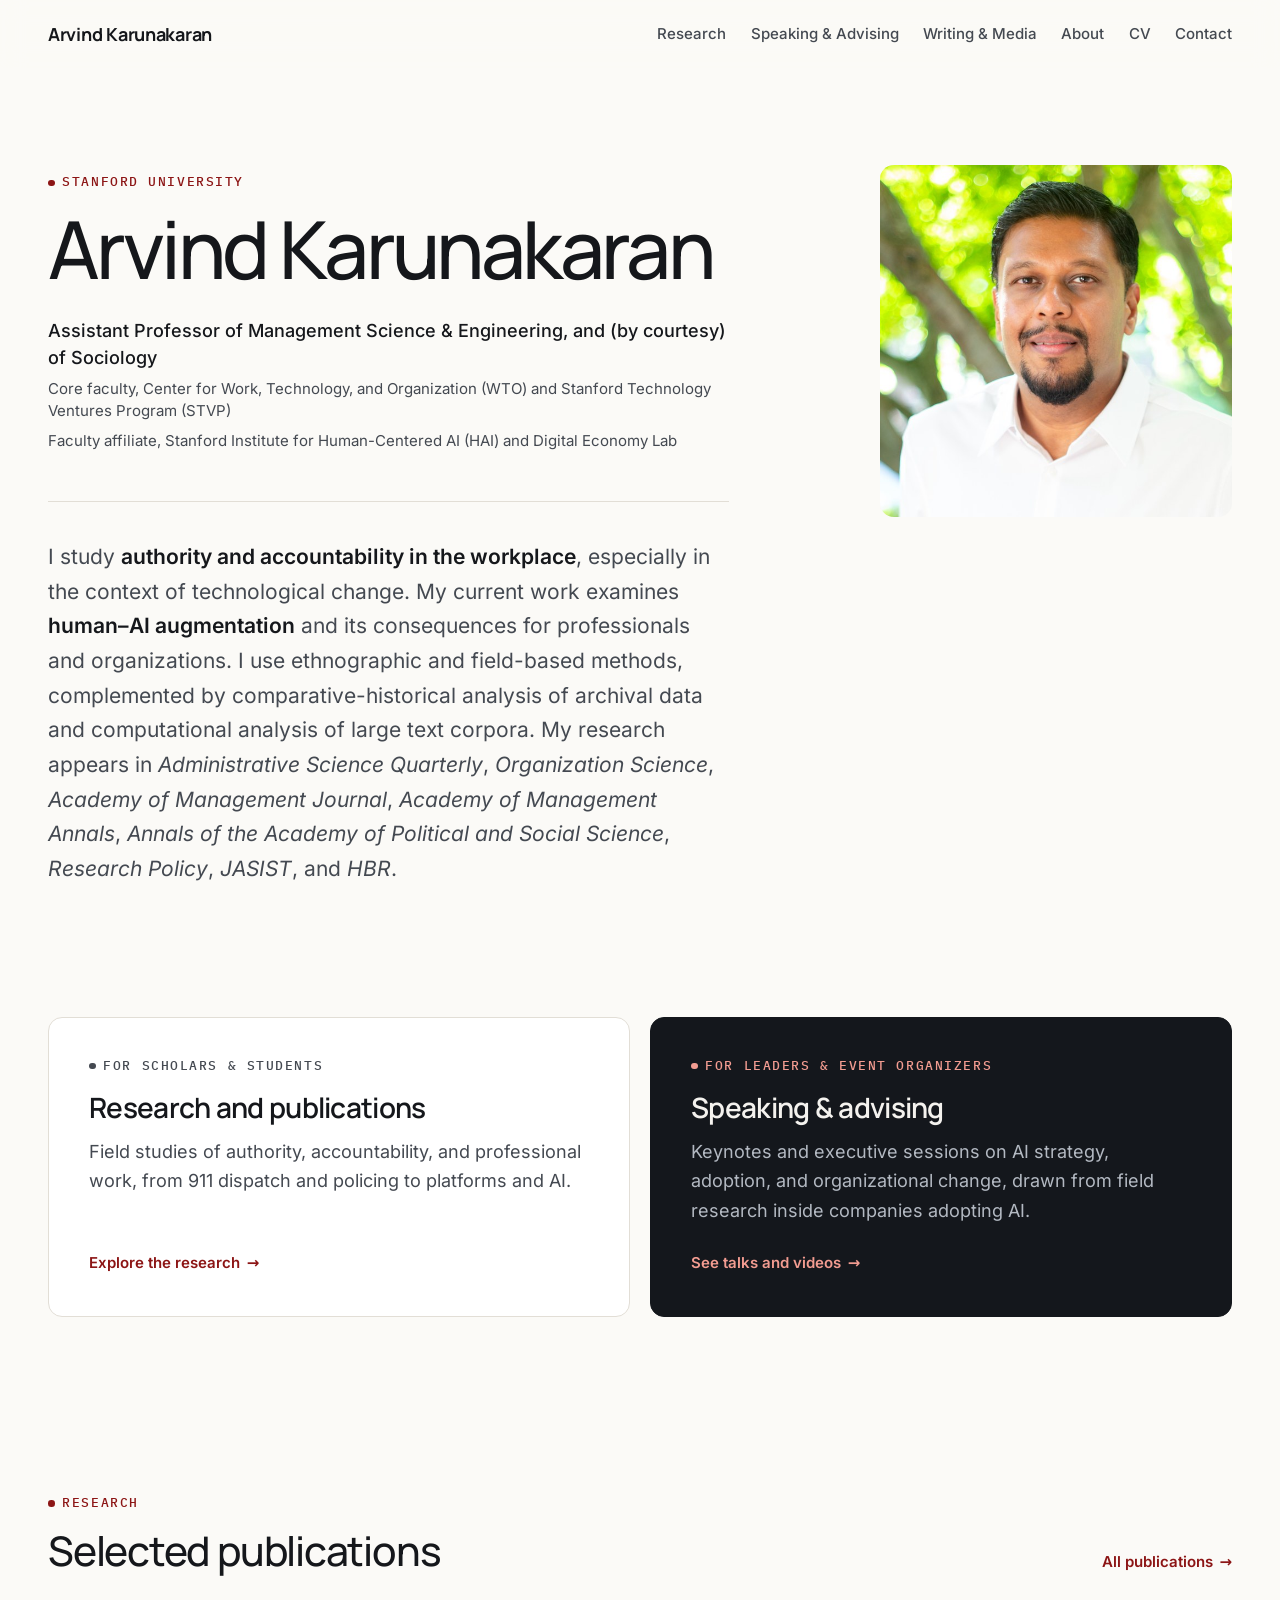
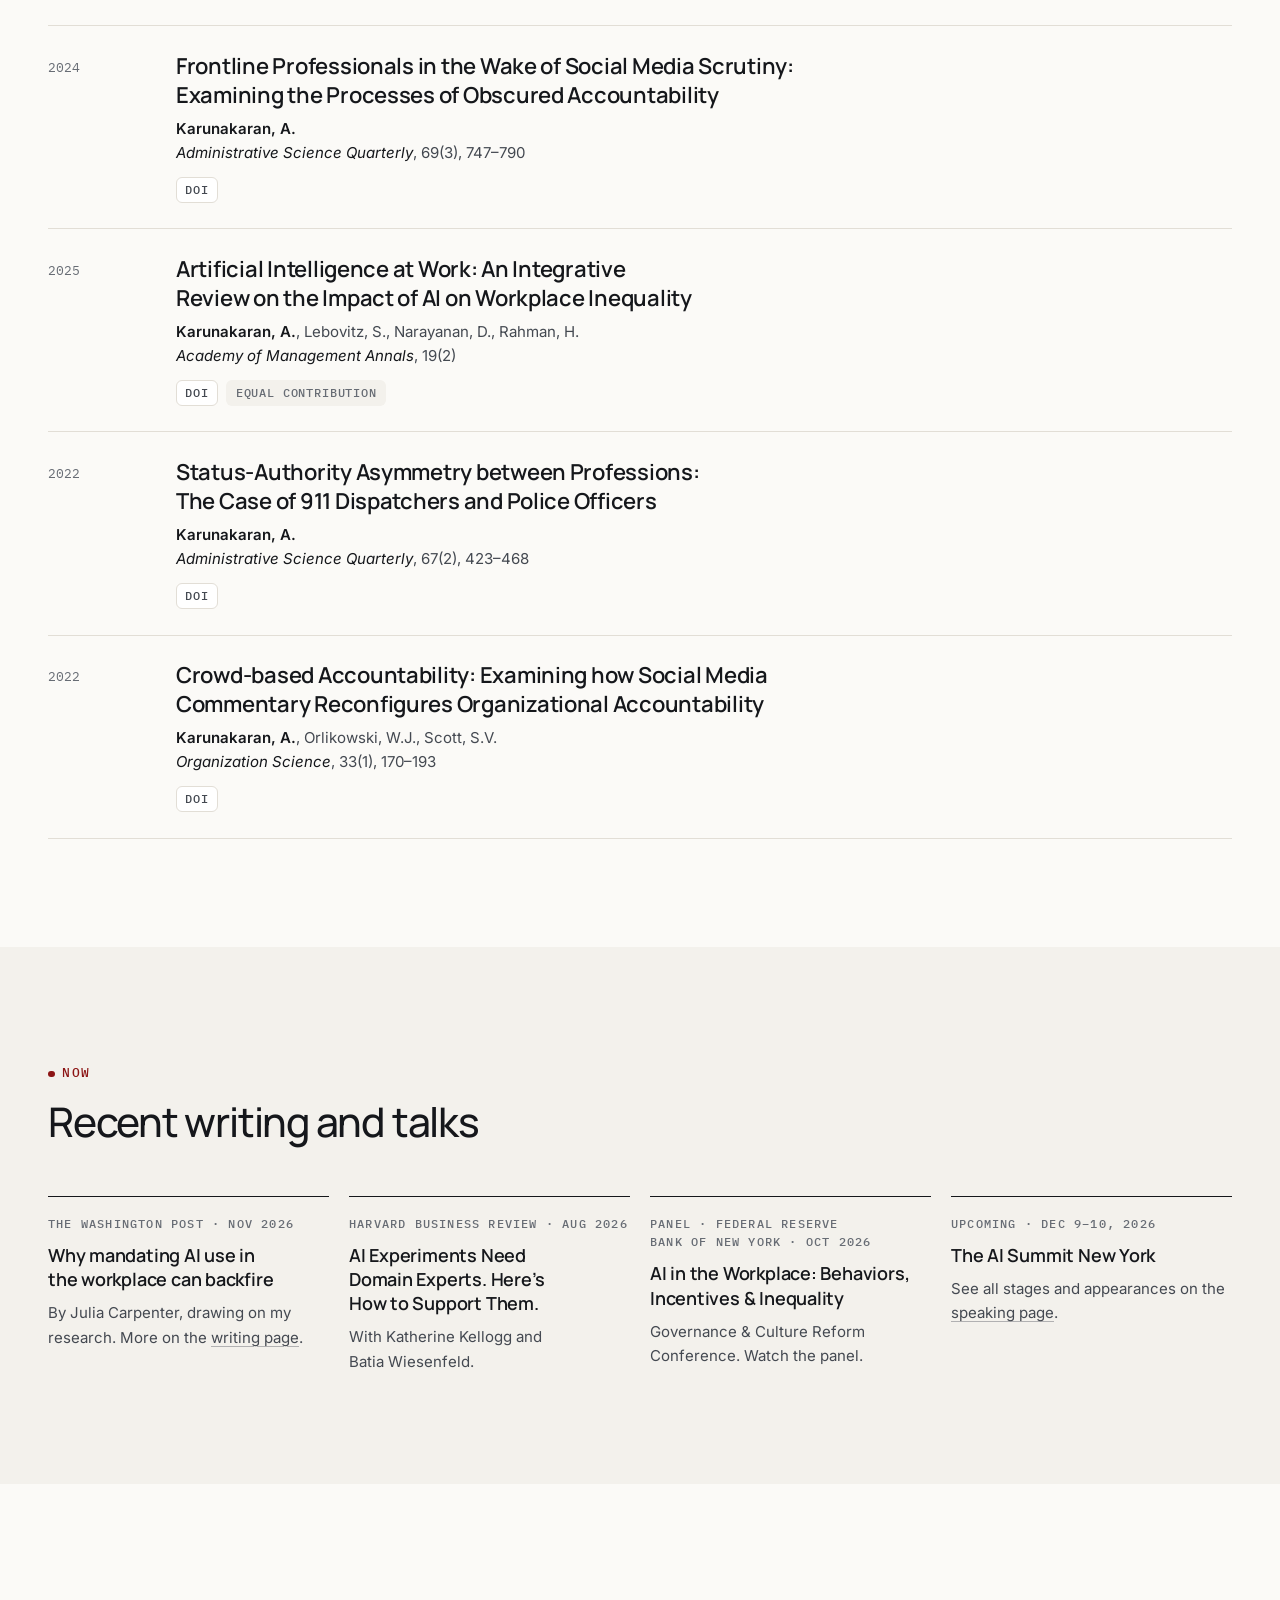
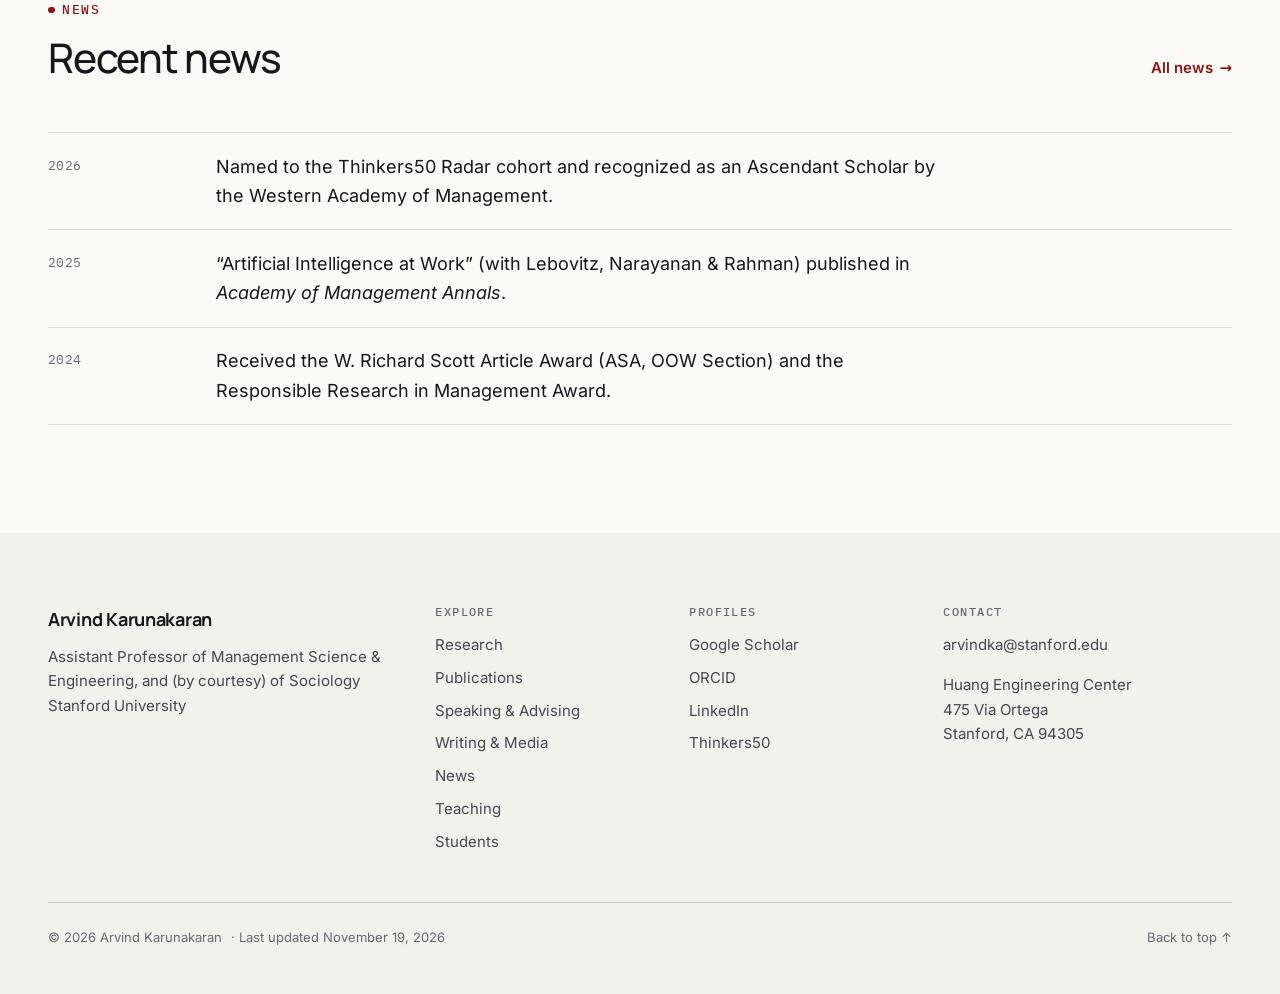
==== index.html @ d3d70f3e "Publish 1dadac59a565495a5516af414d3b14801bac621a 1dadac59a565495a5516af414d3b14801bac621a" ====
<!doctype html>
<html lang="en">
<head>
  <meta charset="utf-8">
  <meta name="viewport" content="width=device-width, initial-scale=1">
  <title>Arvind Karunakaran · Stanford University</title>
  <meta name="description" content="Arvind Karunakaran is an Assistant Professor of Management Science & Engineering at Stanford University. He studies authority and accountability in the workplace, and human–AI augmentation.">
  <link rel="canonical" href="https://www.arvindkarunakaran.com/">
  <meta property="og:type" content="website">
  <meta property="og:site_name" content="Arvind Karunakaran">
  <meta property="og:title" content="Arvind Karunakaran · Stanford University">
  <meta property="og:description" content="Research on authority, accountability, and human–AI augmentation at work. Keynotes and executive sessions on AI strategy, adoption, and organizational change.">
  <meta property="og:url" content="https://www.arvindkarunakaran.com/">
  <meta property="og:image" content="https://www.arvindkarunakaran.com/images/og-card.png">
  <meta property="og:image:width" content="1200">
  <meta property="og:image:height" content="630">
  <meta name="twitter:card" content="summary_large_image">
  <link rel="icon" href="images/favicon.svg" type="image/svg+xml">
  <link rel="preload" href="fonts/manrope-latin-wght-normal.woff2" as="font" type="font/woff2" crossorigin>
  <link rel="preload" href="fonts/inter-latin-wght-normal.woff2" as="font" type="font/woff2" crossorigin>
  <link rel="stylesheet" href="css/site.css">
  <script type="application/ld+json">
  {
    "@context": "https://schema.org",
    "@type": "Person",
    "name": "Arvind Karunakaran",
    "jobTitle": "Assistant Professor of Management Science & Engineering",
    "affiliation": { "@type": "CollegeOrUniversity", "name": "Stanford University" },
    "alumniOf": [{ "@type": "CollegeOrUniversity", "name": "MIT Sloan School of Management" }, { "@type": "CollegeOrUniversity", "name": "Penn State" }],
    "email": "mailto:arvindka@stanford.edu",
    "url": "https://www.arvindkarunakaran.com/",
    "image": "https://www.arvindkarunakaran.com/images/profile.jpg",
    "sameAs": [
      "https://scholar.google.com/citations?user=kNGnWBwAAAAJ",
      "https://orcid.org/0000-0002-6755-5815",
      "https://www.linkedin.com/in/arvind-karunakaran-7930509/",
      "https://thinkers50.com/biographies/arvind-karunakaran/"
    ]
  }
  </script>
</head>
<body data-nav="index.html">
<!-- HEADER:START -->
<a class="skip-link" href="#main">Skip to content</a>
<header class="site-header" id="top">
  <div class="container header-inner">
    <a class="wordmark" href="index.html">Arvind Karunakaran</a>
    <button class="nav-toggle" type="button" aria-expanded="false" aria-controls="site-nav"><span class="nav-toggle-text">Menu</span><span class="bars" aria-hidden="true"></span></button>
    <nav class="nav" id="site-nav" aria-label="Main">
      <ul>
        <li><a href="research.html">Research</a></li>
        <li><a href="speaking.html">Speaking &amp; Advising</a></li>
        <li><a href="writing.html">Writing &amp; Media</a></li>
        <li><a href="about.html">About</a></li>
        <li><a href="cv.html">CV</a></li>
        <li><a href="contact.html">Contact</a></li>
      </ul>
    </nav>
  </div>
</header>
<!-- HEADER:END -->

<main id="main">

  <section class="container intro" aria-labelledby="name">
    <div>
      <p class="eyebrow">Stanford University</p>
      <h1 id="name">Arvind Karunakaran</h1>
      <ul class="titles">
        <li>Assistant Professor of Management Science &amp; Engineering, and (by courtesy) of Sociology</li>
        <li>Core faculty, Center for Work, Technology, and Organization (WTO) and Stanford Technology Ventures Program (STVP)</li>
        <li>Faculty affiliate, Stanford Institute for Human-Centered AI (HAI) and Digital Economy Lab</li>
      </ul>
      <p class="statement">I study <strong>authority and accountability in the workplace</strong>, especially in the context of technological change. My current work examines <strong>human–AI augmentation</strong> and its consequences for professionals and organizations. I use ethnographic and field-based methods, complemented by comparative-historical analysis of archival data and computational analysis of large text corpora. My research appears in <em>Administrative Science Quarterly</em>, <em>Organization Science</em>, <em>Academy of Management Journal</em>, <em>Academy of Management Annals</em>, <em>Annals of the Academy of Political and Social Science</em>, <em>Research Policy</em>, <em>JASIST</em>, and <em>HBR</em>.</p>
    </div>
    <figure class="portrait">
      <img src="images/profile.jpg" width="640" height="640" alt="Arvind Karunakaran">
    </figure>
  </section>


  <section class="container section--tight" aria-label="Where to go next">
    <div class="doors">
      <a class="door" href="research.html">
        <p class="eyebrow">For scholars &amp; students</p>
        <h2>Research and publications</h2>
        <p>Field studies of authority, accountability, and professional work, from 911 dispatch and policing to platforms and AI.</p>
        <span class="more">Explore the research</span>
      </a>
      <a class="door door--night" href="speaking.html">
        <p class="eyebrow">For leaders &amp; event organizers</p>
        <h2>Speaking &amp; advising</h2>
        <p>Keynotes and executive sessions on AI strategy, adoption, and organizational change, drawn from field research inside companies adopting AI.</p>
        <span class="more">See talks and videos</span>
      </a>
    </div>
  </section>

  <section class="section" aria-labelledby="selected-publications">
    <div class="container">
      <div class="section-head section-head--row">
        <div>
          <p class="eyebrow">Research</p>
          <h2 id="selected-publications">Selected publications</h2>
        </div>
        <a class="more" href="research.html#publications">All publications</a>
      </div>
      <ol class="pubs">
        <li class="pub">
          <div class="pub-year">2024</div>
          <div>
            <h3 class="pub-title"><a href="https://doi.org/10.1177/00018392241256303">Frontline Professionals in the Wake of Social Media Scrutiny: Examining the Processes of Obscured Accountability</a></h3>
            <p class="pub-authors"><span class="me">Karunakaran, A.</span></p>
            <p class="pub-venue"><em>Administrative Science Quarterly</em>, 69(3), 747–790</p>
            <div class="chips"><a class="chip" href="https://doi.org/10.1177/00018392241256303">DOI</a></div>
          </div>
        </li>
        <li class="pub">
          <div class="pub-year">2025</div>
          <div>
            <h3 class="pub-title"><a href="https://doi.org/10.5465/annals.2023.0230">Artificial Intelligence at Work: An Integrative Review on the Impact of AI on Workplace Inequality</a></h3>
            <p class="pub-authors"><span class="me">Karunakaran, A.</span>, Lebovitz, S., Narayanan, D., Rahman, H.</p>
            <p class="pub-venue"><em>Academy of Management Annals</em>, 19(2)</p>
            <div class="chips"><a class="chip" href="https://doi.org/10.5465/annals.2023.0230">DOI</a><span class="chip chip--note">Equal contribution</span></div>
          </div>
        </li>
        <li class="pub">
          <div class="pub-year">2022</div>
          <div>
            <h3 class="pub-title"><a href="https://doi.org/10.1177/00018392211059505">Status-Authority Asymmetry between Professions: The Case of 911 Dispatchers and Police Officers</a></h3>
            <p class="pub-authors"><span class="me">Karunakaran, A.</span></p>
            <p class="pub-venue"><em>Administrative Science Quarterly</em>, 67(2), 423–468</p>
            <div class="chips"><a class="chip" href="https://doi.org/10.1177/00018392211059505">DOI</a></div>
          </div>
        </li>
        <li class="pub">
          <div class="pub-year">2022</div>
          <div>
            <h3 class="pub-title"><a href="https://doi.org/10.1287/orsc.2021.1546">Crowd-based Accountability: Examining how Social Media Commentary Reconfigures Organizational Accountability</a></h3>
            <p class="pub-authors"><span class="me">Karunakaran, A.</span>, Orlikowski, W.J., Scott, S.V.</p>
            <p class="pub-venue"><em>Organization Science</em>, 33(1), 170–193</p>
            <div class="chips"><a class="chip" href="https://doi.org/10.1287/orsc.2021.1546">DOI</a></div>
          </div>
        </li>
      </ol>
    </div>
  </section>

  <section class="section band-alt" aria-labelledby="now">
    <div class="container">
      <div class="section-head">
        <p class="eyebrow">Now</p>
        <h2 id="now">Recent writing and talks</h2>
      </div>
      <div class="now-grid">
        <article class="now-card">
          <span class="label">The Washington Post · Nov 2026</span>
          <h3><a href="https://www.washingtonpost.com/business/2026/11/02/why-mandating-ai-use-workplace-can-backfire/">Why mandating AI use in the workplace can backfire</a></h3>
          <p>By Julia Carpenter, drawing on my research. More on the <a href="writing.html">writing page</a>.</p>
        </article>
        <article class="now-card">
          <span class="label">Harvard Business Review · Aug 2026</span>
          <h3><a href="https://hbr.org/2026/08/ai-experiments-need-domain-experts-heres-how-to-support-them">AI Experiments Need Domain Experts. Here’s How to Support Them.</a></h3>
          <p>With Katherine Kellogg and Batia Wiesenfeld.</p>
        </article>
        <article class="now-card">
          <span class="label">Panel · Federal Reserve Bank of New York · Oct 2026</span>
          <h3><a href="speaking.html#nyfed-panel">AI in the Workplace: Behaviors, Incentives &amp; Inequality</a></h3>
          <p>Governance &amp; Culture Reform Conference. Watch the panel.</p>
        </article>
        <article class="now-card">
          <span class="label">Upcoming · Dec 9–10, 2026</span>
          <h3><a href="https://newyork.theaisummit.com/speakers/arvind-karunakaran">The AI Summit New York</a></h3>
          <p>See all stages and appearances on the <a href="speaking.html#appearances">speaking page</a>.</p>
        </article>
      </div>
    </div>
  </section>

  <section class="section" aria-labelledby="recent-news">
    <div class="container">
      <div class="section-head section-head--row">
        <div>
          <p class="eyebrow">News</p>
          <h2 id="recent-news">Recent news</h2>
        </div>
        <a class="more" href="news.html">All news</a>
      </div>
      <ul class="dated">
        <li><time datetime="2026">2026</time><div class="what">Named to the Thinkers50 Radar cohort and recognized as an Ascendant Scholar by the Western Academy of Management.</div></li>
        <li><time datetime="2025">2025</time><div class="what">“Artificial Intelligence at Work” (with Lebovitz, Narayanan &amp; Rahman) published in <em>Academy of Management Annals</em>.</div></li>
        <li><time datetime="2024">2024</time><div class="what">Received the W. Richard Scott Article Award (ASA, OOW Section) and the Responsible Research in Management Award.</div></li>
      </ul>
    </div>
  </section>

</main>

<!-- FOOTER:START -->
<footer class="site-footer">
  <div class="container footer-grid">
    <div class="footer-id">
      <a class="wordmark" href="index.html">Arvind Karunakaran</a>
      <p>Assistant Professor of Management Science &amp; Engineering, and (by courtesy) of Sociology<br>Stanford University</p>
    </div>
    <nav aria-label="Footer">
      <h2 class="footer-h">Explore</h2>
      <ul>
        <li><a href="research.html">Research</a></li>
        <li><a href="research.html#publications">Publications</a></li>
        <li><a href="speaking.html">Speaking &amp; Advising</a></li>
        <li><a href="writing.html">Writing &amp; Media</a></li>
        <li><a href="news.html">News</a></li>
        <li><a href="about.html#teaching">Teaching</a></li>
        <li><a href="about.html#students">Students</a></li>
      </ul>
    </nav>
    <div>
      <h2 class="footer-h">Profiles</h2>
      <ul>
        <li><a href="https://scholar.google.com/citations?user=kNGnWBwAAAAJ&amp;hl=en">Google Scholar</a></li>
        <li><a href="https://orcid.org/0000-0002-6755-5815">ORCID</a></li>
        <li><a href="https://www.linkedin.com/in/arvind-karunakaran-7930509/">LinkedIn</a></li>
        <li><a href="https://thinkers50.com/biographies/arvind-karunakaran/">Thinkers50</a></li>
      </ul>
    </div>
    <div>
      <h2 class="footer-h">Contact</h2>
      <p><a href="mailto:arvindka@stanford.edu">arvindka@stanford.edu</a></p>
      <p>Huang Engineering Center<br>475 Via Ortega<br>Stanford, CA 94305</p>
    </div>
  </div>
  <div class="container footer-base">
    <p>© 2026 Arvind Karunakaran <span class="build-date">Last updated November 19, 2026</span></p>
    <p><a href="#top">Back to top ↑</a></p>
  </div>
</footer>
<script src="js/site.js" defer></script>
<!-- FOOTER:END -->
</body>
</html>
---- css/site.css ----
/* ==========================================================================
   site.css · Academic × Speaker design system
   Modern minimal sans. One token set, two registers:
   - Scholarly pages: quiet, narrow measure, lists and rules.
   - Speaking page: full-bleed bands, larger type, cards, media.
   ========================================================================== */

/* ---------- Fonts (self-hosted, latin subset, OFL) ---------- */
@font-face { font-family: "Manrope"; src: url("../fonts/manrope-latin-wght-normal.woff2") format("woff2"); font-weight: 200 800; font-style: normal; font-display: swap; }
@font-face { font-family: "Inter"; src: url("../fonts/inter-latin-wght-normal.woff2") format("woff2"); font-weight: 100 900; font-style: normal; font-display: swap; }
@font-face { font-family: "Inter"; src: url("../fonts/inter-latin-wght-italic.woff2") format("woff2"); font-weight: 100 900; font-style: italic; font-display: swap; }
@font-face { font-family: "IBM Plex Mono"; src: url("../fonts/ibm-plex-mono-latin-400-normal.woff2") format("woff2"); font-weight: 400; font-style: normal; font-display: swap; }
@font-face { font-family: "IBM Plex Mono"; src: url("../fonts/ibm-plex-mono-latin-500-normal.woff2") format("woff2"); font-weight: 500; font-style: normal; font-display: swap; }

/* ---------- Tokens ---------- */
:root {
  --font-display: "Manrope", ui-sans-serif, system-ui, -apple-system, "Segoe UI", Roboto, sans-serif;
  --font-body: "Inter", ui-sans-serif, system-ui, -apple-system, "Segoe UI", Roboto, sans-serif;
  --font-mono: "IBM Plex Mono", ui-monospace, SFMono-Regular, Menlo, Consolas, monospace;

  --fs-micro: 0.75rem;                                       /* 12px  chips */
  --fs-meta: 0.8125rem;                                      /* 13px  eyebrows, dates */
  --fs-small: 0.9375rem;                                     /* 15px  secondary text */
  --fs-body: clamp(1.0625rem, 1rem + 0.2vw, 1.125rem);       /* 17→18px */
  --fs-lead: clamp(1.1875rem, 1.05rem + 0.55vw, 1.4375rem);  /* 19→23px */
  --fs-h3: clamp(1.1875rem, 1.1rem + 0.35vw, 1.375rem);      /* 19→22px */
  --fs-h2: clamp(1.75rem, 1.35rem + 1.5vw, 2.625rem);        /* 28→42px */
  --fs-h1: clamp(2.375rem, 1.6rem + 3vw, 4rem);              /* 38→64px */
  --fs-display: clamp(2.5rem, 1.6rem + 3.6vw, 4.375rem);     /* 40→70px */

  --lh-body: 1.65;
  --lh-snug: 1.35;
  --lh-tight: 1.1;

  --paper: #FBFAF7;
  --paper-2: #F3F1EC;
  --card: #FFFFFF;
  --ink: #15171B;
  --ink-2: #444951;
  --ink-3: #676C74;
  --rule: #E2DED6;
  --rule-strong: #CFCAC0;
  --accent: #8C1515;          /* Stanford cardinal */
  --accent-strong: #6F0F0F;
  --accent-soft: #F5E8E6;

  --night: #14171C;
  --night-2: #1C2128;
  --on-night: #F4F2EE;
  --on-night-2: #B3B9C2;
  --accent-on-night: #F29C91;
  --rule-night: #2C323A;

  --container: 74rem;
  --measure: 40rem;
  --gutter: clamp(1rem, 0.4rem + 2.6vw, 2.5rem);
  --section: clamp(3.75rem, 2rem + 6vw, 7.5rem);
  --radius: 14px;
  --radius-sm: 8px;
  --header-h: 4.25rem;
  --shadow: 0 18px 40px -24px rgba(20, 23, 28, 0.35);
  --scrim: rgba(20, 23, 28, 0.38);
}
/* Phones: secondary text (card descriptions, author lines, list notes) goes from 15px to 16px,
   and chips, labels and dates from 12-13px to 13-14px, so they stay readable at arm's length. */
@media (max-width: 599px) { :root { --fs-small: 1rem; --fs-micro: .8125rem; --fs-meta: .875rem; } }

/* ---------- Base ---------- */
*, *::before, *::after { box-sizing: border-box; }
html { -webkit-text-size-adjust: 100%; scroll-behavior: smooth; scroll-padding-top: calc(var(--header-h) + 1.25rem); }
/* Header (68px) + sticky sub-nav (about 56px) + breathing room, so anchors never land under the sub-nav */
html.has-subnav { scroll-padding-top: calc(var(--header-h) + 5rem); }
/* Mobile menu open: lock the page behind it (class set by site.js). Only on <html>: putting
   overflow: hidden on <body> as well would turn body into a scroll container and break the sticky header. */
html.nav-open { overflow: hidden; }
body {
  margin: 0;
  background: var(--paper);
  color: var(--ink);
  font-family: var(--font-body);
  font-size: var(--fs-body);
  line-height: var(--lh-body);
  -webkit-font-smoothing: antialiased;
  -moz-osx-font-smoothing: grayscale;
  text-rendering: optimizeLegibility;
  overflow-x: clip;
}
img, video, iframe { max-width: 100%; display: block; }
img { height: auto; }
p { margin: 0 0 1em; }
p:last-child { margin-bottom: 0; }
ul, ol { margin: 0; padding: 0; }
strong, b { font-weight: 600; }
em, i, cite { font-style: italic; }
hr { border: 0; border-top: 1px solid var(--rule); margin: 0; }

a {
  color: inherit;
  text-decoration-line: underline;
  text-decoration-thickness: 1px;
  text-underline-offset: 0.22em;
  text-decoration-color: color-mix(in srgb, currentColor 38%, transparent);
  transition: color .15s ease, text-decoration-color .15s ease;
}
a:hover { color: var(--accent); text-decoration-color: currentColor; }
:focus-visible { outline: 2px solid var(--accent); outline-offset: 3px; border-radius: 4px; }
/* Cardinal on night is under 2:1, so focus rings on dark surfaces use the light accent */
.band-night :focus-visible, .door--night:focus-visible, .talk--flagship :focus-visible { outline-color: var(--accent-on-night); }

h1, h2, h3, h4 {
  font-family: var(--font-display);
  color: inherit;
  line-height: var(--lh-tight);
  letter-spacing: -0.02em;
  margin: 0;
  text-wrap: balance;
}
h1 { font-size: var(--fs-h1); font-weight: 500; letter-spacing: -0.035em; }
h2 { font-size: var(--fs-h2); font-weight: 500; letter-spacing: -0.03em; }
h3 { font-size: var(--fs-h3); font-weight: 600; line-height: var(--lh-snug); letter-spacing: -0.012em; }
h4 { font-size: 1rem; font-weight: 600; letter-spacing: -0.005em; }
p, li, dd { text-wrap: pretty; }

.sr-only { position: absolute !important; width: 1px; height: 1px; padding: 0; margin: -1px; overflow: hidden; clip: rect(0 0 0 0); white-space: nowrap; border: 0; }
.skip-link { position: absolute; left: 1rem; top: 1rem; transform: translateY(-200%); z-index: 100; background: var(--ink); color: var(--paper); padding: .6rem 1rem; border-radius: var(--radius-sm); text-decoration: none; }
.skip-link:focus { transform: none; color: var(--paper); }

@media (prefers-reduced-motion: reduce) {
  html { scroll-behavior: auto; }
  *, *::before, *::after { transition-duration: 0s !important; animation: none !important; }
}

/* ---------- Layout ---------- */
.container { width: min(100% - 2 * var(--gutter), var(--container)); margin-inline: auto; }
/* Narrow measure, but left-aligned with the page head above it (centring it left the News list
   offset from its own heading on wide screens) */
.container--narrow { width: min(100% - 2 * var(--gutter), var(--container)); margin-inline: auto; }
.container--narrow > * { max-width: 52rem; }
.section { padding-block: var(--section); }
.section--tight { padding-block: calc(var(--section) * 0.55); }
.section:not([class*="band-"]) + .section:not([class*="band-"]) { padding-top: 0; }
.band-alt { background: var(--paper-2); }
.band-night { background: var(--night); color: var(--on-night); }
.band-night a:hover { color: var(--accent-on-night); }
.prose { max-width: var(--measure); }
.prose p { margin-bottom: 1.1em; }
.prose h2 { font-size: clamp(1.5rem, 1.25rem + 1vw, 2rem); margin: 2.5rem 0 1rem; }
.prose h3 { margin: 2rem 0 .5rem; }
.prose ul { padding-left: 1.2em; margin-bottom: 1.1em; }
.prose li { margin-bottom: .4em; }
.muted { color: var(--ink-2); }
.band-night .muted { color: var(--on-night-2); }

.split { display: grid; gap: 2rem clamp(2rem, 5vw, 5rem); }
@media (min-width: 900px) {
  .split { grid-template-columns: minmax(0, 5fr) minmax(0, 7fr); }
  .split--even { grid-template-columns: minmax(0, 1fr) minmax(0, 1fr); }
  .split-aside { position: sticky; top: calc(var(--header-h) + 2rem); align-self: start; }
  .has-subnav .split-aside { top: calc(var(--header-h) + 5rem); }
}
/* A heading-only aside: drop the subhead's bottom margin so the stacked layout has one gap, not two */
.split-aside > .subhead:last-child { margin-bottom: 0; }

.stack > * + * { margin-top: var(--stack, 1rem); }

/* ---------- Type helpers ---------- */
.eyebrow {
  display: inline-flex; align-items: center; gap: .6em;
  margin: 0 0 1.1rem;
  font-family: var(--font-mono); font-size: var(--fs-meta); font-weight: 500;
  letter-spacing: .12em; text-transform: uppercase; line-height: 1.3;
  color: var(--accent);
}
.eyebrow::before { content: ""; flex: none; width: .5em; height: .5em; border-radius: 50%; background: currentColor; }
.band-night .eyebrow { color: var(--accent-on-night); }
.mono { font-family: var(--font-mono); font-size: var(--fs-meta); letter-spacing: .04em; }
.label { font-family: var(--font-mono); font-size: var(--fs-micro); font-weight: 500; letter-spacing: .1em; text-transform: uppercase; color: var(--ink-3); }
.band-night .label { color: var(--on-night-2); }
.lead { font-size: var(--fs-lead); line-height: 1.55; color: var(--ink-2); }
.lead strong { color: var(--ink); font-weight: 600; }
.band-night .lead { color: var(--on-night-2); }
.band-night .lead strong { color: var(--on-night); }
.display { font-family: var(--font-display); font-size: var(--fs-display); font-weight: 300; line-height: 1.04; letter-spacing: -0.04em; }
.display strong { font-weight: 700; }
.hl { color: var(--accent); font-style: normal; }
.band-night .hl { color: var(--accent-on-night); }

.section-head { max-width: 48rem; margin-bottom: clamp(2rem, 4vw, 3.5rem); }
.section-head h2 + p, .section-head h2 + .lead { margin-top: 1.1rem; }
.section-head p:not(.eyebrow) { color: var(--ink-2); font-size: clamp(1.0625rem, 1rem + .3vw, 1.1875rem); }
.band-night .section-head p:not(.eyebrow) { color: var(--on-night-2); }
.section-head--row { max-width: none; display: flex; flex-wrap: wrap; align-items: end; justify-content: space-between; gap: 1rem 2rem; }
.section-head--row > div { max-width: 46rem; }

/* ---------- Buttons & links ---------- */
.btn {
  display: inline-flex; align-items: center; justify-content: center; gap: .6em;
  padding: .95em 1.4em; border-radius: 999px; border: 1px solid transparent;
  font-family: var(--font-body); font-size: .9375rem; font-weight: 600; line-height: 1;
  text-decoration: none; cursor: pointer; white-space: nowrap;
  transition: background-color .15s ease, color .15s ease, border-color .15s ease;
}
.btn .arrow { transition: transform .15s ease; }
.btn:hover .arrow { transform: translateX(3px); }
.btn--primary { background: var(--accent); color: #fff; }
.btn--primary:hover { background: var(--accent-strong); color: #fff; }
.btn--ghost { border-color: var(--rule-strong); color: var(--ink); background: transparent; }
.btn--ghost:hover { border-color: var(--ink); color: var(--ink); }
.band-night .btn--ghost { border-color: #4A515B; color: var(--on-night); }
.band-night .btn--ghost:hover { border-color: var(--on-night); color: var(--on-night); }
.btn--light { background: var(--on-night); color: var(--night); }
.btn--light:hover { background: #fff; color: var(--night); }
.btn--sm { padding: .7em 1.1em; font-size: .875rem; }
@media (pointer: coarse) { .btn--sm { min-height: 2.75rem; } }
.actions { display: flex; flex-wrap: wrap; gap: .75rem; }

.more { display: inline-flex; align-items: center; gap: .45em; font-weight: 600; font-size: var(--fs-small); color: var(--accent); text-decoration: none; }
.more::after { content: "→"; transition: transform .15s ease; }
.more:hover { color: var(--accent-strong); }
.more:hover::after { transform: translateX(3px); }
.band-night .more { color: var(--accent-on-night); }
/* Hit areas: small text links and chips keep their look but get a taller invisible
   target (at least 44px) so they are easy to tap. The pseudo-element is transparent. */
a.more, a.chip, .footer-base a, .headshot figcaption a, .dated .what > a { position: relative; }
a.more::before, a.chip::before, .footer-base a::before, .headshot figcaption a::before, .dated .what > a::before { content: ""; position: absolute; inset: -10px -4px; }
.dated .what > a::before { inset: -5px -3px; }   /* a smaller pad: a second link can sit just below */
/* Card titles and contact links: a taller box with matching negative margins (same layout, 44px target) */
.media-card h3 a, .now-card h3 a { display: block; padding-block: .65rem; margin-block: -.65rem; }
.kv dd a, .footer-grid p a { display: inline-block; padding-block: .6rem; margin-block: -.6rem; }
a.chip::before { inset: -11px -3px; }
.footer-base a::before { inset: -12px -4px; }

.chip {
  display: inline-flex; align-items: center; gap: .4em;
  padding: .38em .7em; border-radius: 6px; border: 1px solid var(--rule);
  background: var(--card); color: var(--ink-2);
  font-family: var(--font-mono); font-size: var(--fs-micro); font-weight: 500; letter-spacing: .07em; text-transform: uppercase; line-height: 1.2;
  text-decoration: none;
}
a.chip:hover { border-color: var(--accent); color: var(--accent); }
.chip--note { background: var(--paper-2); border-color: transparent; color: var(--ink-3); }
.chip--accent { background: var(--accent-soft); border-color: transparent; color: var(--accent); }
.chips { display: flex; flex-wrap: wrap; gap: .5rem; }

/* ---------- Header & nav ---------- */
.site-header {
  position: sticky; top: 0; z-index: 50;
  border-bottom: 1px solid transparent;
  transition: border-color .2s ease;
}
/* The frosted background lives on a pseudo-element. A backdrop-filter on the header itself
   makes it the containing block for the fixed mobile menu, and iOS Safari then clips the
   menu to the header's 68px box, so the page links never appear on phones. */
.site-header::before {
  content: ""; position: absolute; inset: 0; z-index: -1; pointer-events: none;
  background: var(--paper);
  background: color-mix(in srgb, var(--paper) 90%, transparent);
  -webkit-backdrop-filter: saturate(1.4) blur(12px); backdrop-filter: saturate(1.4) blur(12px);
}
.site-header.is-scrolled, .has-subnav .site-header { border-bottom-color: var(--rule); }
.header-inner { display: flex; align-items: center; justify-content: space-between; gap: 1.5rem; height: var(--header-h); }
.wordmark { font-family: var(--font-display); font-size: 1.125rem; font-weight: 700; letter-spacing: -0.015em; color: var(--ink); text-decoration: none; white-space: nowrap; }
.wordmark:hover { color: var(--ink); }
.header-inner .wordmark { padding-block: .6rem; min-width: 0; white-space: normal; line-height: 1.15; }   /* 44px+ tap target; wraps only if text is enlarged */
.nav ul { display: flex; align-items: center; gap: clamp(1rem, 1.9vw, 1.9rem); list-style: none; }
.nav a { position: relative; display: block; padding: .5rem 0; font-size: .9375rem; font-weight: 500; color: var(--ink-2); text-decoration: none; white-space: nowrap; }
.nav a:hover { color: var(--ink); }
.nav a[aria-current="page"] { color: var(--ink); }
.nav a[aria-current="page"]::after { content: ""; position: absolute; left: 0; right: 0; bottom: .05rem; height: 2px; border-radius: 2px; background: var(--accent); }
.nav-toggle { display: none; }
@media (min-width: 940px) and (pointer: coarse) {
  .nav a { padding: .75rem .35rem; }
  .nav a[aria-current="page"]::after { left: .35rem; right: .35rem; bottom: .5rem; }
}

@media (max-width: 939px) {
  .nav-toggle {
    display: inline-flex; align-items: center; gap: .6rem; height: 2.75rem; padding: 0 .6rem; margin-right: -.6rem;
    border: 0; background: transparent; color: var(--ink); cursor: pointer; border-radius: 8px;
    font: 600 .875rem/1 var(--font-body);
  }
  .nav-toggle-text { letter-spacing: .01em; }
  .nav-toggle .bars, .nav-toggle .bars::before, .nav-toggle .bars::after { display: block; width: 1.25rem; height: 1.5px; background: currentColor; border-radius: 2px; transition: transform .2s ease, opacity .2s ease; }
  .nav-toggle .bars { position: relative; }
  .nav-toggle .bars::before, .nav-toggle .bars::after { content: ""; position: absolute; left: 0; }
  .nav-toggle .bars::before { top: -6px; }
  .nav-toggle .bars::after { top: 6px; }
  .nav-toggle[aria-expanded="true"] .bars { background: transparent; }
  .nav-toggle[aria-expanded="true"] .bars::before { transform: translateY(6px) rotate(45deg); }
  .nav-toggle[aria-expanded="true"] .bars::after { transform: translateY(-6px) rotate(-45deg); }
  .nav {
    position: fixed; inset: var(--header-h) 0 auto 0; z-index: 49;
    max-height: calc(100dvh - var(--header-h)); overflow-y: auto; overscroll-behavior: contain;
    background: var(--paper); border-bottom: 1px solid var(--rule);
    /* The second shadow is a scrim that dims the page below the open menu. clip-path keeps it
       off the header bar. (Both sit on the menu itself, never on an ancestor: see .site-header::before.) */
    box-shadow: var(--shadow), 0 0 0 100vmax var(--scrim);
    -webkit-clip-path: inset(0 0 -100vmax 0); clip-path: inset(0 0 -100vmax 0);
    padding: .5rem var(--gutter) 1.5rem;
    visibility: hidden; opacity: 0; transform: translateY(-8px);
    transition: opacity .2s ease, transform .2s ease, visibility 0s linear .2s;
  }
  .nav.is-open { visibility: visible; opacity: 1; transform: none; transition: opacity .2s ease, transform .2s ease; }
  .nav ul { flex-direction: column; align-items: stretch; gap: 0; }
  .nav li + li { border-top: 1px solid var(--rule); }
  .nav a { padding: 1rem 0; font-size: 1.0625rem; }
  .nav a[aria-current="page"] { font-weight: 600; }
  .nav a[aria-current="page"]::after { left: auto; right: 0; top: 50%; bottom: auto; width: .45rem; height: .45rem; border-radius: 50%; transform: translateY(-50%); }
  .nav a:focus-visible { outline-offset: -2px; }
}
@media (max-width: 939px) and (max-height: 500px) {
  .nav { padding-block: .25rem .75rem; }
  .nav a { padding: .6rem 0; font-size: 1rem; }
}

/* ---------- Footer ---------- */
.site-footer { background: var(--paper-2); color: var(--ink-2); font-size: var(--fs-small); padding-block: clamp(3rem, 6vw, 4.5rem) 2rem; margin-top: 0; }
.footer-grid { display: grid; gap: 2.25rem 2rem; grid-template-columns: repeat(auto-fit, minmax(min(100%, 12rem), 1fr)); }
.footer-grid .footer-id { grid-column: span 1; }
@media (min-width: 900px) { .footer-grid { grid-template-columns: 1.6fr 1fr 1fr 1.3fr; } }
.footer-id .wordmark { display: inline-block; margin-bottom: .6rem; }
.footer-h { margin: 0 0 .9rem; font-family: var(--font-mono); font-size: var(--fs-micro); font-weight: 500; letter-spacing: .12em; text-transform: uppercase; color: var(--ink-3); }
.footer-grid ul { list-style: none; display: grid; gap: .5rem; }
.footer-grid a { text-decoration: none; }
.footer-grid a:hover { text-decoration: underline; }
/* Phones: name and contact span the row, Explore and Profiles sit side by side (halves the footer's length) */
@media (max-width: 599px) {
  .footer-grid { grid-template-columns: repeat(2, minmax(0, 1fr)); gap: 2rem 1.25rem; }
  .footer-grid .footer-id, .footer-grid > :last-child { grid-column: 1 / -1; }
}
/* Tablets: name on its own row, then three even columns (no lone Contact column on a second row) */
@media (min-width: 600px) and (max-width: 899px) {
  .footer-grid { grid-template-columns: repeat(3, minmax(0, 1fr)); }
  .footer-grid .footer-id { grid-column: 1 / -1; }
}
/* Touch screens: footer links become 44px-tall rows */
@media (pointer: coarse) {
  .footer-grid ul { gap: 0; }
  .footer-grid li a { display: inline-block; padding-block: .7rem; line-height: 1.5; }
}
.footer-base { display: flex; flex-wrap: wrap; justify-content: space-between; gap: 1rem; margin-top: 3rem; padding-top: 1.5rem; border-top: 1px solid var(--rule-strong); font-size: var(--fs-meta); color: var(--ink-3); }
.footer-base a { text-decoration: none; }

/* ---------- Page head (interior pages) ---------- */
.page-head { padding-block: clamp(3rem, 2rem + 4vw, 6rem) clamp(2.25rem, 1.5rem + 2.5vw, 3.75rem); border-bottom: 1px solid var(--rule); }
.page-head .lead { max-width: 46rem; margin-top: 1.25rem; }
.page-jumps { margin: 1.25rem 0 0; }
.more--down::after { content: "\2193"; }
.more--down:hover::after { transform: translateY(2px); }
.page-head--media { display: grid; gap: 2rem 4rem; align-items: end; }
@media (min-width: 860px) { .page-head--media { grid-template-columns: minmax(0, 1fr) 17rem; } }
.page-head--media img { border-radius: var(--radius); background: var(--paper-2); aspect-ratio: 4 / 5; object-fit: cover; width: 100%; max-width: 17rem; }

/* ---------- Home ---------- */
.intro { display: grid; gap: clamp(2rem, 5vw, 4.5rem); align-items: start; padding-block: clamp(3rem, 2rem + 5vw, 6.5rem) clamp(2.5rem, 2rem + 3vw, 4.5rem); }
@media (min-width: 860px) { .intro { grid-template-columns: minmax(0, 1.55fr) minmax(0, 1fr); } }
.intro h1 { font-size: clamp(2.75rem, 1.8rem + 4vw, 5rem); font-weight: 500; letter-spacing: -0.045em; line-height: 1; }
.titles { list-style: none; display: grid; gap: .45rem; margin-top: 1.75rem; font-size: var(--fs-small); line-height: 1.5; color: var(--ink-2); }
.titles li:first-child { font-size: var(--fs-body); color: var(--ink); font-weight: 500; }
.portrait { margin: 0; order: -1; justify-self: start; width: min(42%, 10rem); }
@media (min-width: 860px) { .portrait { order: 0; justify-self: end; width: min(100%, 22rem); } }
.portrait img { width: 100%; aspect-ratio: 1; object-fit: cover; border-radius: var(--radius); background: var(--paper-2); }
.statement { margin-top: clamp(2rem, 4vw, 3rem); padding-top: clamp(1.75rem, 3vw, 2.5rem); border-top: 1px solid var(--rule); font-size: clamp(1.125rem, 1.04rem + .4vw, 1.3125rem); line-height: 1.65; color: var(--ink-2); max-width: 46rem; }
.statement strong { color: var(--ink); font-weight: 600; }

.doors { display: grid; gap: 1.25rem; }
@media (min-width: 760px) { .doors { grid-template-columns: 1fr 1fr; } }
.door {
  position: relative; display: flex; flex-direction: column; gap: .85rem;
  padding: clamp(1.5rem, 1rem + 2vw, 2.5rem); border-radius: var(--radius);
  background: var(--card); border: 1px solid var(--rule); color: var(--ink); text-decoration: none;
  transition: transform .2s ease, box-shadow .2s ease, border-color .2s ease;
}
.door:hover { color: var(--ink); transform: translateY(-2px); box-shadow: var(--shadow); border-color: var(--rule-strong); }
.door h2 { font-size: clamp(1.375rem, 1.2rem + .7vw, 1.75rem); font-weight: 600; letter-spacing: -0.025em; }
.door p { color: var(--ink-2); margin: 0; }
.door .more { margin-top: auto; padding-top: .75rem; }
.door .eyebrow { margin-bottom: .25rem; }
.door--night { background: var(--night); border-color: var(--night); color: var(--on-night); }
.door--night:hover { color: var(--on-night); border-color: var(--night); }
.door--night p { color: var(--on-night-2); }
.door--night .eyebrow, .door--night .more { color: var(--accent-on-night); }

.now-grid { display: grid; gap: 1.25rem; grid-template-columns: repeat(auto-fit, minmax(min(100%, 18rem), 1fr)); }
/* Four cards: 2 x 2 on mid widths, one row on wide screens (auto-fit would leave a lone card) */
@media (min-width: 700px) { .now-grid:has(> .now-card:nth-child(4)) { grid-template-columns: repeat(2, minmax(0, 1fr)); } }
@media (min-width: 1100px) { .now-grid:has(> .now-card:nth-child(4)) { grid-template-columns: repeat(4, minmax(0, 1fr)); } }
.now-card { display: flex; flex-direction: column; gap: .6rem; padding-top: 1.1rem; border-top: 1px solid var(--ink); }
.now-card h3 { font-size: 1.125rem; }
.now-card h3 a { text-decoration: none; }
.now-card h3 a:hover { color: var(--accent); }
.now-card p { color: var(--ink-2); font-size: var(--fs-small); margin: 0; }

/* ---------- Definition grids (areas, topics, advising) ---------- */
.defs { display: grid; gap: 2rem clamp(1.5rem, 3vw, 3rem); grid-template-columns: repeat(auto-fit, minmax(min(100%, 19rem), 1fr)); }
.defs--3 { grid-template-columns: repeat(auto-fit, minmax(min(100%, 16rem), 1fr)); }
/* Fixed column counts so no grid ends with a lone item (auto-fit gave 3 + 1 and 4 + 2 on wide screens) */
@media (min-width: 700px) {
  .defs:not(.defs--3) { grid-template-columns: repeat(2, minmax(0, 1fr)); }           /* two-up */
  .defs--3 { grid-template-columns: repeat(2, minmax(0, 1fr)); }                      /* six items: 3 rows of 2 */
  .defs--3:not(:has(> :nth-child(4))) { grid-template-columns: repeat(3, minmax(0, 1fr)); } /* three items: one row */
}
@media (min-width: 1000px) { .defs--3 { grid-template-columns: repeat(3, minmax(0, 1fr)); } }
.def { padding-top: 1.1rem; border-top: 1px solid var(--ink); }
.def h3 { font-size: 1.125rem; margin-bottom: .5rem; }
.def p { color: var(--ink-2); font-size: var(--fs-small); line-height: 1.6; margin: 0; }
.band-night .def { border-top-color: var(--rule-night); }
.band-night .def p { color: var(--on-night-2); }
.def .num { display: block; margin-bottom: .75rem; font-family: var(--font-mono); font-size: var(--fs-micro); letter-spacing: .1em; color: var(--accent); }
.band-night .def .num { color: var(--accent-on-night); }

/* ---------- Publications ---------- */
.filters { display: flex; flex-wrap: wrap; gap: .5rem; margin-bottom: 1.75rem; }
.filter {
  padding: .55em 1.05em; border-radius: 999px; border: 1px solid var(--rule-strong);
  background: transparent; color: var(--ink-2); cursor: pointer;
  font: 500 .875rem/1 var(--font-body);
  transition: background-color .15s ease, color .15s ease, border-color .15s ease;
}
.filter:hover { border-color: var(--ink); color: var(--ink); }
.filter[aria-pressed="true"] { background: var(--ink); border-color: var(--ink); color: var(--paper); }
/* Dimmed with tokens, not opacity: 70% opacity put the 12px count at 3.8:1 on stone (below AA) */
.filter .count { margin-left: .35em; font-family: var(--font-mono); font-size: .75rem; color: var(--ink-3); }
.filter[aria-pressed="true"] .count { color: var(--on-night-2); }
@media (pointer: coarse) { .filter { min-height: 2.75rem; padding-inline: 1.15em; } }

.pubs { list-style: none; border-top: 1px solid var(--rule); }
.pub { display: grid; gap: .3rem 2rem; padding: 1.6rem 0; border-bottom: 1px solid var(--rule); }
/* 6rem fits the longest year label ("Forthcoming") inside its column */
@media (min-width: 760px) { .pub { grid-template-columns: 6rem minmax(0, 1fr); } }
.pub[hidden] { display: none; }
.pub-year { font-family: var(--font-mono); font-size: var(--fs-meta); color: var(--ink-3); padding-top: .3rem; }
.pub-title { font-size: var(--fs-h3); font-weight: 600; line-height: 1.32; letter-spacing: -0.012em; margin-bottom: .45rem; max-width: 46rem; }
.pub-title a { text-decoration: none; }
.pub-title a:hover { color: var(--accent); }
.pub-authors, .pub-venue { margin: 0; font-size: var(--fs-small); line-height: 1.55; color: var(--ink-2); }
.pub-authors .me { color: var(--ink); font-weight: 600; }
.pub-venue em { color: var(--ink); }
.pub .chips { margin-top: .85rem; }
.pub-note { margin-top: .75rem; font-size: var(--fs-small); color: var(--ink-2); max-width: 44rem; }

/* ---------- Dated lists (news, appearances, honors) ---------- */
.dated { list-style: none; border-top: 1px solid var(--rule); }
.dated li { display: grid; gap: .25rem 2rem; padding: 1.15rem 0; border-bottom: 1px solid var(--rule); }
@media (min-width: 700px) { .dated li { grid-template-columns: 8.5rem minmax(0, 1fr); } }
.dated time, .dated .when { font-family: var(--font-mono); font-size: var(--fs-meta); color: var(--ink-3); padding-top: .2rem; letter-spacing: .03em; }
.dated .what { color: var(--ink); max-width: 46rem; }
.dated .what p { margin: .2rem 0 0; color: var(--ink-2); font-size: var(--fs-small); }
.dated .chip { margin-left: .5rem; vertical-align: .1em; }
.dated--compact li { padding: .8rem 0; }
.dated--compact .what { font-size: var(--fs-small); }
.dated--compact time, .dated--compact .when { padding-top: .1rem; }

/* ---------- Key–value list (contact, appointments) ---------- */
.kv { display: grid; gap: 0; border-top: 1px solid var(--rule); }
.kv > div { display: grid; gap: .2rem 2rem; padding: 1.1rem 0; border-bottom: 1px solid var(--rule); }
@media (min-width: 700px) { .kv > div { grid-template-columns: 10rem minmax(0, 1fr); } }
.kv dt { font-family: var(--font-mono); font-size: var(--fs-micro); font-weight: 500; letter-spacing: .1em; text-transform: uppercase; color: var(--ink-3); padding-top: .3rem; }
.kv dd { margin: 0; }

/* ---------- Simple list with rules (courses, appointments) ---------- */
.rows { list-style: none; border-top: 1px solid var(--rule); }
.rows > li { display: grid; gap: .3rem 2rem; padding: 1.25rem 0; border-bottom: 1px solid var(--rule); }
/* fit-content(40%): a short label ("Spring") keeps its width; a long one ("Stanford University,
   School of Engineering · 2022–present") wraps at 40% instead of squeezing the title to 7 lines */
@media (min-width: 760px) { .rows > li { grid-template-columns: minmax(0, 1fr) fit-content(40%); align-items: baseline; } }
.rows h3 { font-size: 1.0625rem; }
.rows p { grid-column: 1 / -1; margin: 0; color: var(--ink-2); font-size: var(--fs-small); max-width: 40rem; }
.rows .label { line-height: 1.5; }
.rows > li > .more { grid-column: 1 / -1; justify-self: start; margin-top: .4rem; }
@media (min-width: 760px) { .rows .label { max-width: 22rem; text-align: right; } }

.names { list-style: none; columns: 2 12rem; column-gap: 2rem; }
.names li { padding: .45rem 0; border-bottom: 1px solid var(--rule); break-inside: avoid; }

/* ---------- Speaking: hero ---------- */
.s-hero { position: relative; overflow: hidden; }
.s-hero-grid { display: grid; }
.s-hero-copy { padding: clamp(3rem, 2rem + 5vw, 6.5rem) var(--gutter) clamp(3rem, 2rem + 4vw, 5.5rem); }
.s-hero-copy .lead { max-width: 38rem; margin-top: 1.5rem; }
.s-hero-copy .actions { margin-top: 2.25rem; }
.s-hero-media { position: relative; height: clamp(20rem, 100vw, 78vh); background: var(--night-2); }
.s-hero-media img { position: absolute; inset: 0; width: 100%; height: 100%; object-fit: cover; object-position: 50% 18%; }
.creds { list-style: none; display: flex; flex-wrap: wrap; gap: .55rem 1.5rem; margin-top: 2.75rem; padding-top: 1.5rem; border-top: 1px solid var(--rule-night); font-family: var(--font-mono); font-size: var(--fs-micro); font-weight: 500; letter-spacing: .1em; text-transform: uppercase; color: var(--on-night-2); max-width: 36rem; }
@media (min-width: 900px) {
  .s-hero-grid { grid-template-columns: minmax(0, 1.3fr) minmax(0, 1fr); min-height: min(86vh, 48rem); }
  .s-hero-copy { align-self: center; padding-left: max(var(--gutter), calc((100vw - var(--container)) / 2)); padding-right: clamp(2rem, 4vw, 4rem); }
  .s-hero-media { height: auto; min-height: 100%; }
  .s-hero-media::before { content: ""; position: absolute; inset: 0; z-index: 1; background: linear-gradient(90deg, var(--night) 0%, color-mix(in srgb, var(--night) 0%, transparent) 22%); pointer-events: none; }
}
/* Small laptops (900-1099px): the copy column is too narrow for "An evidence-based" at the
   fluid display size, which left "An" alone on the first line. Scale with the column instead. */
@media (min-width: 900px) and (max-width: 1099px) { .s-hero .display { font-size: 5.8vw; } }
/* Small phones (under 360px): same fix, so "An evidence-based" stays on one line and the
   Enquire button moves up toward the first screen */
@media (max-width: 359px) { .s-hero .display { font-size: 2.1rem; } .cta h2 { font-size: 1.75rem; } }
/* Phones: the portrait comes first, as a short face-centred band, so the speaker is in the first screen */
@media (max-width: 599px) {
  .s-hero-media { order: -1; height: clamp(13rem, 58vw, 16rem); }
  .s-hero-media img { object-position: 50% 14%; }
  .s-hero-copy { padding-top: 1.75rem; }
}
/* Tablets (single column): the full-bleed photo was 768px+ wide and tall, wider than the 720px
   source (soft) and a full screen of scrolling before the sub-nav. Frame it inside the gutters
   at no more than its real width, with the site's photo radius. */
@media (min-width: 600px) and (max-width: 899px) {
  .s-hero-media { width: min(100% - 2 * var(--gutter), 45rem); height: max(20rem, min(34rem, 60vh)); margin: 0 var(--gutter) clamp(2.5rem, 6vw, 3.5rem); border-radius: var(--radius); overflow: hidden; }
  .s-hero-copy { padding-bottom: clamp(2.5rem, 5vw, 3.5rem); }
}

/* ---------- Speaking: sub-nav ---------- */
/* Opaque: a translucent bar over the dark bands pulled the link text under 4.5:1 contrast */
.subnav { position: sticky; top: var(--header-h); z-index: 40; background: var(--paper); border-bottom: 1px solid var(--rule); }
/* Phones in landscape: header plus sub-nav took a third of the screen, so the sub-nav scrolls away */
@media (max-height: 500px) { .subnav { position: static; } html.has-subnav { scroll-padding-top: calc(var(--header-h) + 1.25rem); } }
.subnav-inner { display: flex; align-items: center; gap: 1.5rem; }
.subnav ul { flex: 1; display: flex; gap: clamp(1rem, 2vw, 1.75rem); list-style: none; overflow-x: auto; scrollbar-width: none; }
.subnav ul::-webkit-scrollbar { display: none; }
.subnav ul a { display: block; padding: 1rem 0; font-size: .875rem; font-weight: 500; color: var(--ink-3); text-decoration: none; white-space: nowrap; position: relative; }
.subnav ul a:hover { color: var(--ink); }
.subnav ul a.is-active { color: var(--ink); }
.subnav ul a.is-active::after { content: ""; position: absolute; left: 0; right: 0; bottom: -1px; height: 2px; background: var(--accent); }
.subnav ul a:focus-visible { outline-offset: -3px; }   /* the scroller would clip an outside ring */
/* Edge fades only on the side where there is more to scroll (fade-l / fade-r set by site.js),
   so a list that fits, or one scrolled to its end, shows every label in full */
.subnav ul.fade-r { -webkit-mask-image: linear-gradient(90deg, #000 92%, transparent); mask-image: linear-gradient(90deg, #000 92%, transparent); }
.subnav ul.fade-l { -webkit-mask-image: linear-gradient(90deg, transparent, #000 1.75rem); mask-image: linear-gradient(90deg, transparent, #000 1.75rem); }
.subnav ul.fade-l.fade-r { -webkit-mask-image: linear-gradient(90deg, transparent, #000 1.75rem, #000 92%, transparent); mask-image: linear-gradient(90deg, transparent, #000 1.75rem, #000 92%, transparent); }
.subnav .btn { flex: none; }
/* Phones: keep a compact Enquire button visible (it is the page's main action); the links scroll beside it */
@media (max-width: 640px) {
  .subnav-inner { gap: .75rem; }
  .subnav .btn--sm { padding-inline: .95em; }
  .subnav ul.fade-r { -webkit-mask-image: linear-gradient(90deg, #000 85%, transparent); mask-image: linear-gradient(90deg, #000 85%, transparent); }
  .subnav ul.fade-l { -webkit-mask-image: linear-gradient(90deg, transparent, #000 1.5rem); mask-image: linear-gradient(90deg, transparent, #000 1.5rem); }
  .subnav ul.fade-l.fade-r { -webkit-mask-image: linear-gradient(90deg, transparent, #000 1.5rem, #000 85%, transparent); mask-image: linear-gradient(90deg, transparent, #000 1.5rem, #000 85%, transparent); }
}

/* ---------- Speaking: proof strip & logos ---------- */
.proof { display: grid; gap: 1.5rem 3rem; align-items: center; }
@media (min-width: 960px) { .proof { grid-template-columns: 13rem minmax(0, 1fr); } }
.proof .label { line-height: 1.5; }
.logo-row { display: flex; flex-wrap: wrap; align-items: center; gap: 1.5rem clamp(1.5rem, 2.6vw, 2.5rem); }
.logo-row img { height: 26px; width: auto; max-width: 128px; object-fit: contain; filter: grayscale(1) brightness(.62) contrast(1.15); opacity: .78; mix-blend-mode: multiply; transition: opacity .2s ease, filter .2s ease; }
.logo-row img.sq { height: 42px; }
.logo-row img.tall { height: 34px; }
.logo-row img:hover { opacity: 1; filter: none; }
.logo-text { font-family: var(--font-display); font-weight: 800; font-size: 1.125rem; letter-spacing: .04em; text-transform: uppercase; color: var(--ink-3); }
.proof-note { margin-top: 1.75rem; padding-top: 1.25rem; border-top: 1px solid var(--rule); font-size: var(--fs-small); color: var(--ink-3); }

.clients { display: grid; gap: 0; border-top: 1px solid var(--rule); }
.client-row { display: grid; gap: 1rem 2rem; padding: 1.6rem 0; border-bottom: 1px solid var(--rule); align-items: center; }
@media (min-width: 860px) { .client-row { grid-template-columns: 14rem minmax(0, 1fr); } }

/* ---------- Speaking: talk cards ---------- */
.talks { display: grid; gap: 1.25rem; grid-template-columns: repeat(auto-fill, minmax(min(100%, 21rem), 1fr)); counter-reset: talk; }
.talk { display: flex; flex-direction: column; gap: .9rem; padding: clamp(1.5rem, 1.1rem + 1.4vw, 2.1rem); background: var(--card); border: 1px solid var(--rule); border-radius: var(--radius); transition: border-color .2s ease, box-shadow .2s ease; }
.talk:hover { border-color: var(--rule-strong); box-shadow: var(--shadow); }
.talk-num { font-family: var(--font-display); font-size: 3.25rem; font-weight: 300; line-height: 1; letter-spacing: -0.05em; color: var(--accent); margin-bottom: .6rem; }
.talk h3 { font-size: clamp(1.25rem, 1.15rem + .4vw, 1.5rem); font-weight: 600; letter-spacing: -0.02em; line-height: 1.22; }
.talk-sub { margin: -.35rem 0 0; font-family: var(--font-display); font-size: 1.0625rem; font-weight: 500; line-height: 1.35; color: var(--ink-3); }
.talk p.desc { margin: 0; font-size: var(--fs-small); line-height: 1.62; color: var(--ink-2); }
.talk-for { margin-top: auto; padding-top: 1.1rem; border-top: 1px solid var(--rule); font-size: .875rem; line-height: 1.5; color: var(--ink-2); }
.talk-for .label { display: block; margin-bottom: .35rem; }
@media (max-width: 599px) { .talk-for { font-size: var(--fs-small); } }

/* Flagship card (the named playbook): full width, night surface for emphasis */
.talk--flagship { grid-column: 1 / -1; background: var(--night); border-color: var(--night); color: var(--on-night); }
.talk--flagship:hover { border-color: var(--night); }
.talk--flagship .eyebrow { margin: 0 0 .9rem; color: var(--accent-on-night); }
.talk--flagship h3 { font-size: clamp(1.5rem, 1.2rem + 1.2vw, 2.25rem); font-weight: 600; letter-spacing: -0.03em; line-height: 1.12; }
.talk--flagship .talk-sub { margin: .6rem 0 0; font-size: clamp(1.0625rem, 1rem + .3vw, 1.25rem); color: var(--on-night-2); }
.talk--flagship p.desc { margin-top: 1.1rem; max-width: 42rem; font-size: var(--fs-body); line-height: 1.6; color: var(--on-night-2); }
.flagship-meta { margin: 0; display: grid; gap: 1.1rem; align-content: end; }
.flagship-meta > div { padding-top: 1.1rem; border-top: 1px solid var(--rule-night); }
.flagship-meta dt { display: block; margin-bottom: .35rem; color: var(--on-night-2); }
.flagship-meta dd { margin: 0; font-size: .9375rem; line-height: 1.5; color: var(--on-night); }
@media (max-width: 599px) { .flagship-meta dd { font-size: var(--fs-small); } }
@media (min-width: 900px) {
  .talk--flagship { display: grid; grid-template-columns: minmax(0, 1.75fr) minmax(0, 1fr); gap: 1.5rem clamp(2rem, 5vw, 4.5rem); align-items: end; }
}

/* ---------- Speaking: evidence / stats ---------- */
.stats { display: grid; gap: 2rem clamp(2rem, 5vw, 4rem); grid-template-columns: repeat(auto-fit, minmax(min(100%, 14rem), 1fr)); }
.stat { padding-top: 1.25rem; border-top: 1px solid var(--rule-night); }
.stat-num { display: block; font-family: var(--font-display); font-size: clamp(3.5rem, 2.5rem + 4.5vw, 6.5rem); font-weight: 300; line-height: .95; letter-spacing: -0.055em; color: var(--on-night); }
.stat-num sup { font-size: .45em; font-weight: 400; vertical-align: .9em; letter-spacing: 0; margin-left: .05em; color: var(--accent-on-night); }
.stat p { margin: .9rem 0 0; color: var(--on-night-2); max-width: 22rem; }
.evidence { display: grid; gap: 2.5rem clamp(2rem, 6vw, 6rem); align-items: end; }
@media (min-width: 960px) { .evidence { grid-template-columns: minmax(0, 1fr) minmax(0, 1.1fr); } }

/* ---------- Speaking: video ---------- */
.video { position: relative; display: block; width: 100%; aspect-ratio: 16 / 9; overflow: hidden; border-radius: var(--radius); background: var(--night-2); color: #fff; text-decoration: none; isolation: isolate; }
.video img { width: 100%; height: 100%; object-fit: cover; transition: transform .5s ease, opacity .3s ease; }
.video::after { content: ""; position: absolute; inset: 0; background: linear-gradient(180deg, transparent 55%, rgba(10, 12, 15, .55)); z-index: 1; pointer-events: none; }
.video:hover img { transform: scale(1.025); }
.video iframe { position: absolute; inset: 0; width: 100%; height: 100%; border: 0; z-index: 2; }
.play { position: absolute; left: 1.1rem; bottom: 1.1rem; z-index: 2; display: grid; place-items: center; width: 3.5rem; height: 3.5rem; border-radius: 50%; background: rgba(255, 255, 255, .94); box-shadow: 0 6px 20px rgba(0, 0, 0, .25); transition: transform .2s ease, background-color .2s ease; }
.play::before { content: ""; margin-left: 4px; border-left: 14px solid var(--ink); border-top: 9px solid transparent; border-bottom: 9px solid transparent; }
.video:hover .play { transform: scale(1.06); background: #fff; }
.video--lg .play { width: 4.5rem; height: 4.5rem; left: 1.5rem; bottom: 1.5rem; }
.video--lg .play::before { border-left-width: 18px; border-top-width: 11px; border-bottom-width: 11px; }
.video.is-playing::after, .video.is-playing .play { display: none; }

.feature { display: grid; gap: 1.75rem clamp(2rem, 4vw, 3.5rem); align-items: center; margin-bottom: clamp(3rem, 6vw, 4.5rem); }
@media (min-width: 960px) { .feature { grid-template-columns: minmax(0, 1.65fr) minmax(0, 1fr); } }
.feature h3 { font-size: clamp(1.375rem, 1.2rem + .8vw, 1.875rem); font-weight: 600; letter-spacing: -0.025em; line-height: 1.2; margin: .25rem 0 .9rem; }
.feature p { color: var(--ink-2); font-size: var(--fs-small); }
.feature .actions { margin-top: 1.25rem; row-gap: 1.25rem; }   /* wrapped links keep separate 44px tap areas */
.feature .jumps-label { display: block; margin: 1.1rem 0 .55rem; font-size: var(--fs-micro); color: var(--ink-3); }
/* Long "Panel · Host · Date" labels: block-level so they get their own line height (an inline span
   inherited the 28px body line box) and balanced so the date is not left alone on the last line */
.feature .label { display: block; line-height: 1.55; text-wrap: balance; }
.media-card .label, .now-card .label { line-height: 1.55; text-wrap: balance; }

/* Speaker reel: self-hosted MP4 with a poster; loads nothing until played (preload="none") */
.reel { position: relative; border-radius: var(--radius); overflow: hidden; background: var(--night-2); }
.reel video { width: 100%; height: auto; aspect-ratio: 16 / 9; object-fit: cover; background: var(--night-2); }

/* Testimonials (named leaders only; never invent or paraphrase a quote) */
.quotes { display: grid; gap: 1.25rem; grid-template-columns: repeat(auto-fit, minmax(min(100%, 20rem), 1fr)); }
.quote { margin: 0; display: flex; flex-direction: column; gap: 1.25rem; padding: clamp(1.4rem, 1rem + 1.2vw, 2rem); background: var(--card); border: 1px solid var(--rule); border-radius: var(--radius); }
.quote blockquote { margin: 0; font-family: var(--font-display); font-size: clamp(1.0625rem, 1rem + .35vw, 1.25rem); font-weight: 500; line-height: 1.45; letter-spacing: -0.01em; color: var(--ink); }
.quote blockquote::before { content: "“"; display: block; height: 1.6rem; font-size: 3.25rem; font-weight: 300; line-height: 1; color: var(--accent); }
.quote figcaption { margin-top: auto; padding-top: 1rem; border-top: 1px solid var(--rule); font-size: var(--fs-small); line-height: 1.45; color: var(--ink-2); }
.quote figcaption strong { display: block; color: var(--ink); font-weight: 600; }

.media-grid { display: grid; gap: 2.25rem 1.5rem; grid-template-columns: repeat(auto-fill, minmax(min(100%, 19.5rem), 1fr)); }
.media-card .video { border-radius: var(--radius-sm); }
.media-card .play { width: 2.9rem; height: 2.9rem; left: .85rem; bottom: .85rem; }
.media-card .play::before { border-left-width: 11px; border-top-width: 7px; border-bottom-width: 7px; margin-left: 3px; }
.media-card .label { display: block; margin-top: 1rem; }
.media-card h3 { font-size: 1.0625rem; line-height: 1.38; margin-top: .4rem; }
.media-card h3 a { text-decoration: none; }
.media-card h3 a:hover { color: var(--accent); }
.media-card p { margin: .35rem 0 0; font-size: var(--fs-small); color: var(--ink-2); }

/* ---------- Speaking: formats ---------- */
.format-list { list-style: none; border-top: 1px solid var(--rule); }
.format-list li { display: grid; grid-template-columns: minmax(0, 1fr) auto; gap: .35rem 1.5rem; padding: 1.5rem 0; border-bottom: 1px solid var(--rule); }
.format-list h3 { font-size: 1.1875rem; }
.format-list .dur { font-family: var(--font-mono); font-size: var(--fs-meta); color: var(--accent); white-space: nowrap; padding-top: .2rem; }
.format-list p { grid-column: 1 / -1; margin: 0; color: var(--ink-2); }

/* ---------- Speaking: catalog ---------- */
.catalog { display: grid; gap: 1.25rem; }
@media (min-width: 900px) { .catalog { grid-template-columns: 1fr 1fr; } }
.catalog-group { padding: clamp(1.5rem, 1.1rem + 1.5vw, 2.25rem); background: var(--card); border: 1px solid var(--rule); border-radius: var(--radius); }
.catalog-group h3 { display: flex; gap: .9rem; align-items: baseline; font-size: 1.1875rem; padding-bottom: 1.1rem; border-bottom: 1px solid var(--rule); }
.catalog-group h3 .label { color: var(--accent); }
.catalog-group dl { margin: 0; }
.catalog-group dt { margin-top: 1.25rem; font-weight: 600; line-height: 1.4; }
.catalog-group dd { margin: .35rem 0 0; font-size: var(--fs-small); line-height: 1.6; color: var(--ink-2); }

/* ---------- Speaking: venues & gallery ---------- */
.venues { list-style: none; display: grid; grid-template-columns: repeat(auto-fill, minmax(min(100%, 15rem), 1fr)); column-gap: 2rem; border-top: 1px solid var(--rule); }
.venues li { padding: .8rem 0; border-bottom: 1px solid var(--rule); font-family: var(--font-display); font-size: clamp(1.0625rem, 1rem + .3vw, 1.1875rem); font-weight: 600; letter-spacing: -0.012em; line-height: 1.35; color: var(--ink); }

.gallery { display: grid; gap: .75rem; grid-template-columns: repeat(2, minmax(0, 1fr)); grid-auto-rows: clamp(9rem, 22vw, 15rem); margin-top: clamp(3rem, 6vw, 4.5rem); }
.gallery figure { position: relative; margin: 0; overflow: hidden; border-radius: var(--radius-sm); background: var(--rule); }
.gallery figure:first-child { grid-column: span 2; grid-row: span 2; }
.gallery img { width: 100%; height: 100%; object-fit: cover; transition: transform .6s ease; }
.gallery figure:hover img { transform: scale(1.03); }
.gallery .wide img { object-position: 50% 20%; }   /* keeps the head in frame when a 3:2 photo fills a wide tile */
.gallery figcaption { position: absolute; inset: auto 0 0 0; padding: 2.5rem 1rem .85rem; background: linear-gradient(180deg, transparent, rgba(10, 12, 15, .5) 45%, rgba(10, 12, 15, .82)); color: #fff; font-size: .8125rem; font-weight: 500; line-height: 1.35; text-shadow: 0 1px 2px rgba(0, 0, 0, .55); }
@media (max-width: 599px) { .gallery figcaption { font-size: .875rem; } .copy-btn { font-size: .875rem; } }
@media (min-width: 860px) {
  .gallery { grid-template-columns: repeat(4, minmax(0, 1fr)); }
  .gallery figure:first-child { grid-column: span 2; grid-row: span 2; }
  .gallery figure.wide { grid-column: span 2; }   /* two wide tiles fill the third row */
}

/* ---------- Speaking: bio & organizer kit ---------- */
.kit { border-top: 1px solid var(--rule); margin-top: 2.5rem; }
.kit-item { border-bottom: 1px solid var(--rule); }
.kit-item summary { list-style: none; display: flex; align-items: center; justify-content: space-between; gap: 1rem; padding: 1.15rem 0; cursor: pointer; font-weight: 600; }
.kit-item summary::-webkit-details-marker { display: none; }
.kit-item summary::after { content: "+"; font-family: var(--font-mono); font-size: 1.25rem; font-weight: 400; line-height: 1; color: var(--accent); transition: transform .2s ease; }
.kit-item[open] summary::after { transform: rotate(45deg); }
.kit-body { padding: 0 0 1.5rem; }
.kit-body blockquote, .kit-body .copy-src { margin: 0 0 1rem; padding: 1.25rem 1.4rem; background: var(--paper-2); border-radius: var(--radius-sm); color: var(--ink-2); font-size: var(--fs-small); line-height: 1.65; }
.copy-btn { display: inline-flex; align-items: center; gap: .5em; padding: .55em .95em; border-radius: 999px; border: 1px solid var(--rule-strong); background: var(--card); color: var(--ink); cursor: pointer; font: 600 .8125rem/1 var(--font-body); }
.copy-btn:hover { border-color: var(--ink); }
.copy-btn.is-done { border-color: var(--accent); color: var(--accent); }
@media (pointer: coarse) { .copy-btn { min-height: 2.75rem; padding-inline: 1.15em; } }
html:not(.js) .copy-btn { display: none; }   /* they need JavaScript */
.band-night .copy-btn { background: transparent; color: var(--on-night); border-color: #4A515B; }
.band-night .copy-btn:hover { border-color: var(--on-night); }
.band-night .copy-btn.is-done { color: var(--accent-on-night); border-color: var(--accent-on-night); }
.kv dd .copy-btn { margin-left: .6rem; vertical-align: middle; }

/* Phone-only "Read more" / "Show all" toggles (site.js, [data-collapse]) */
[data-collapse][hidden], [data-collapse] > [hidden] { display: none !important; }
.more-toggle { display: inline-flex; align-items: center; gap: .45em; min-height: 2.75rem; padding: 0; border: 0; background: none; cursor: pointer; color: var(--accent); font: 600 var(--fs-small)/1.2 var(--font-body); text-align: left; }
.more-toggle::after { content: "+"; font-family: var(--font-mono); font-weight: 400; font-size: 1.15em; line-height: 1; }
.more-toggle[aria-expanded="true"]::after { content: "\2212"; }
.more-toggle:hover { color: var(--accent-strong); }
.more-toggle[hidden] { display: none; }
.talk .more-toggle { align-self: flex-start; margin: -.35rem 0 -.35rem; }
.catalog-group .more-toggle { margin-top: .5rem; }
.media-grid + .more-toggle { margin-top: 1rem; }

.headshot { margin: 1.75rem 0 0; max-width: min(17rem, 60%); }
.headshot img { width: 100%; aspect-ratio: 4 / 5; object-fit: cover; border-radius: var(--radius); background: var(--paper-2); }
.headshot figcaption { margin-top: .75rem; font-size: var(--fs-meta); color: var(--ink-3); }
.kit-downloads { display: flex; flex-wrap: wrap; gap: .6rem; margin-top: 1.25rem; }
.kit-downloads .btn { white-space: normal; line-height: 1.25; text-align: left; }   /* long labels wrap instead of widening the page */
/* Short laptops: the bio aside (headshot plus downloads) is taller than the space under the sticky bars */
@media (min-width: 900px) and (max-height: 899px) { #bio .split-aside { position: static; } }

/* ---------- CTA band ---------- */
.cta { text-align: left; }
.cta-grid { display: grid; gap: 2rem clamp(2rem, 5vw, 5rem); align-items: end; }
@media (min-width: 960px) { .cta-grid { grid-template-columns: minmax(0, 1.4fr) minmax(0, 1fr); } }
.cta h2 { font-size: clamp(2rem, 1.4rem + 2.6vw, 3.5rem); font-weight: 300; letter-spacing: -0.04em; line-height: 1.06; }
.cta h2 strong { font-weight: 700; }
.cta-checklist { list-style: none; display: grid; grid-template-columns: repeat(2, minmax(0, 1fr)); gap: .6rem 1.5rem; margin: 1.5rem 0 2rem; font-family: var(--font-mono); font-size: var(--fs-meta); letter-spacing: .06em; text-transform: uppercase; color: var(--on-night-2); }
.cta-checklist li { display: flex; align-items: center; gap: .6rem; padding-top: .7rem; border-top: 1px solid var(--rule-night); }
.cta-checklist li::before { content: ""; width: .45rem; height: .45rem; border-radius: 50%; background: var(--accent-on-night); flex: none; }
.cta-email { display: inline-flex; flex-wrap: wrap; align-items: center; gap: .5rem .75rem; margin: 1.25rem 0 0 1rem; font-size: var(--fs-small); color: var(--on-night-2); vertical-align: middle; }
/* Narrow phones: the address wraps under the button, so drop the indent that only makes sense beside it */
@media (max-width: 479px) { .cta-email { display: flex; margin: 1rem 0 0; } }

/* ---------- Writing & media ---------- */
.entries { list-style: none; border-top: 1px solid var(--rule); }
.entry { display: grid; gap: .4rem 2rem; padding: 1.75rem 0; border-bottom: 1px solid var(--rule); }
@media (min-width: 760px) { .entry { grid-template-columns: 11rem minmax(0, 1fr); } }
.entry .when { font-family: var(--font-mono); font-size: var(--fs-meta); color: var(--ink-3); padding-top: .25rem; }
.entry .label { color: var(--accent); }
.entry h3 { font-size: clamp(1.1875rem, 1.1rem + .45vw, 1.4375rem); line-height: 1.3; margin: .35rem 0 .5rem; max-width: 44rem; }
.entry h3 a { text-decoration: none; }
.entry h3 a:hover { color: var(--accent); }
.entry p { margin: 0; color: var(--ink-2); font-size: var(--fs-small); max-width: 38rem; }   /* about 80 characters a line */
.entry .more { margin-top: .75rem; }
.outlets { list-style: none; display: flex; flex-wrap: wrap; gap: .75rem 2.25rem; font-family: var(--font-display); font-weight: 700; font-size: clamp(1.0625rem, .95rem + .5vw, 1.375rem); letter-spacing: -0.01em; color: var(--ink-3); }

/* ---------- Misc ---------- */
.callout { padding: clamp(1.25rem, 1rem + 1vw, 1.75rem); border-radius: var(--radius); background: var(--paper-2); color: var(--ink-2); font-size: var(--fs-small); }
.callout strong { color: var(--ink); }
.download { display: flex; flex-wrap: wrap; align-items: center; justify-content: space-between; gap: 1.25rem 2rem; padding: clamp(1.5rem, 1rem + 2vw, 2.25rem); border-radius: var(--radius); background: var(--card); border: 1px solid var(--rule); }
.download h2 { font-size: clamp(1.375rem, 1.2rem + .7vw, 1.75rem); }
.download p { margin: .35rem 0 0; color: var(--ink-2); font-size: var(--fs-small); }
.subhead { margin: 0 0 1.25rem; font-size: clamp(1.375rem, 1.2rem + .8vw, 1.875rem); font-weight: 500; letter-spacing: -0.025em; }
.gap-top { margin-top: clamp(3rem, 6vw, 4.5rem); }
.redirect { min-height: 60vh; display: grid; place-items: center; text-align: center; }

/* ---------- Utilities ---------- */
.pt-0 { padding-top: 0 !important; }
.mt-s { margin-top: 1.1rem; }
.mt-m { margin-top: 1.25rem; }
.note { font-family: var(--font-mono); font-size: var(--fs-meta); letter-spacing: .02em; color: var(--ink-3); }
.list-label { display: block; margin: 0 0 .75rem; font-family: var(--font-mono); font-size: var(--fs-micro); font-weight: 500; letter-spacing: .1em; text-transform: uppercase; color: var(--ink-3); }
.list-label.gap-top { margin-top: clamp(2.25rem, 4vw, 3rem); }
.build-date { margin-left: .4em; white-space: nowrap; }
.build-date::before { content: "· "; }
@media (max-width: 599px) { .build-date { display: block; margin: .25rem 0 0; } .build-date::before { content: none; } }
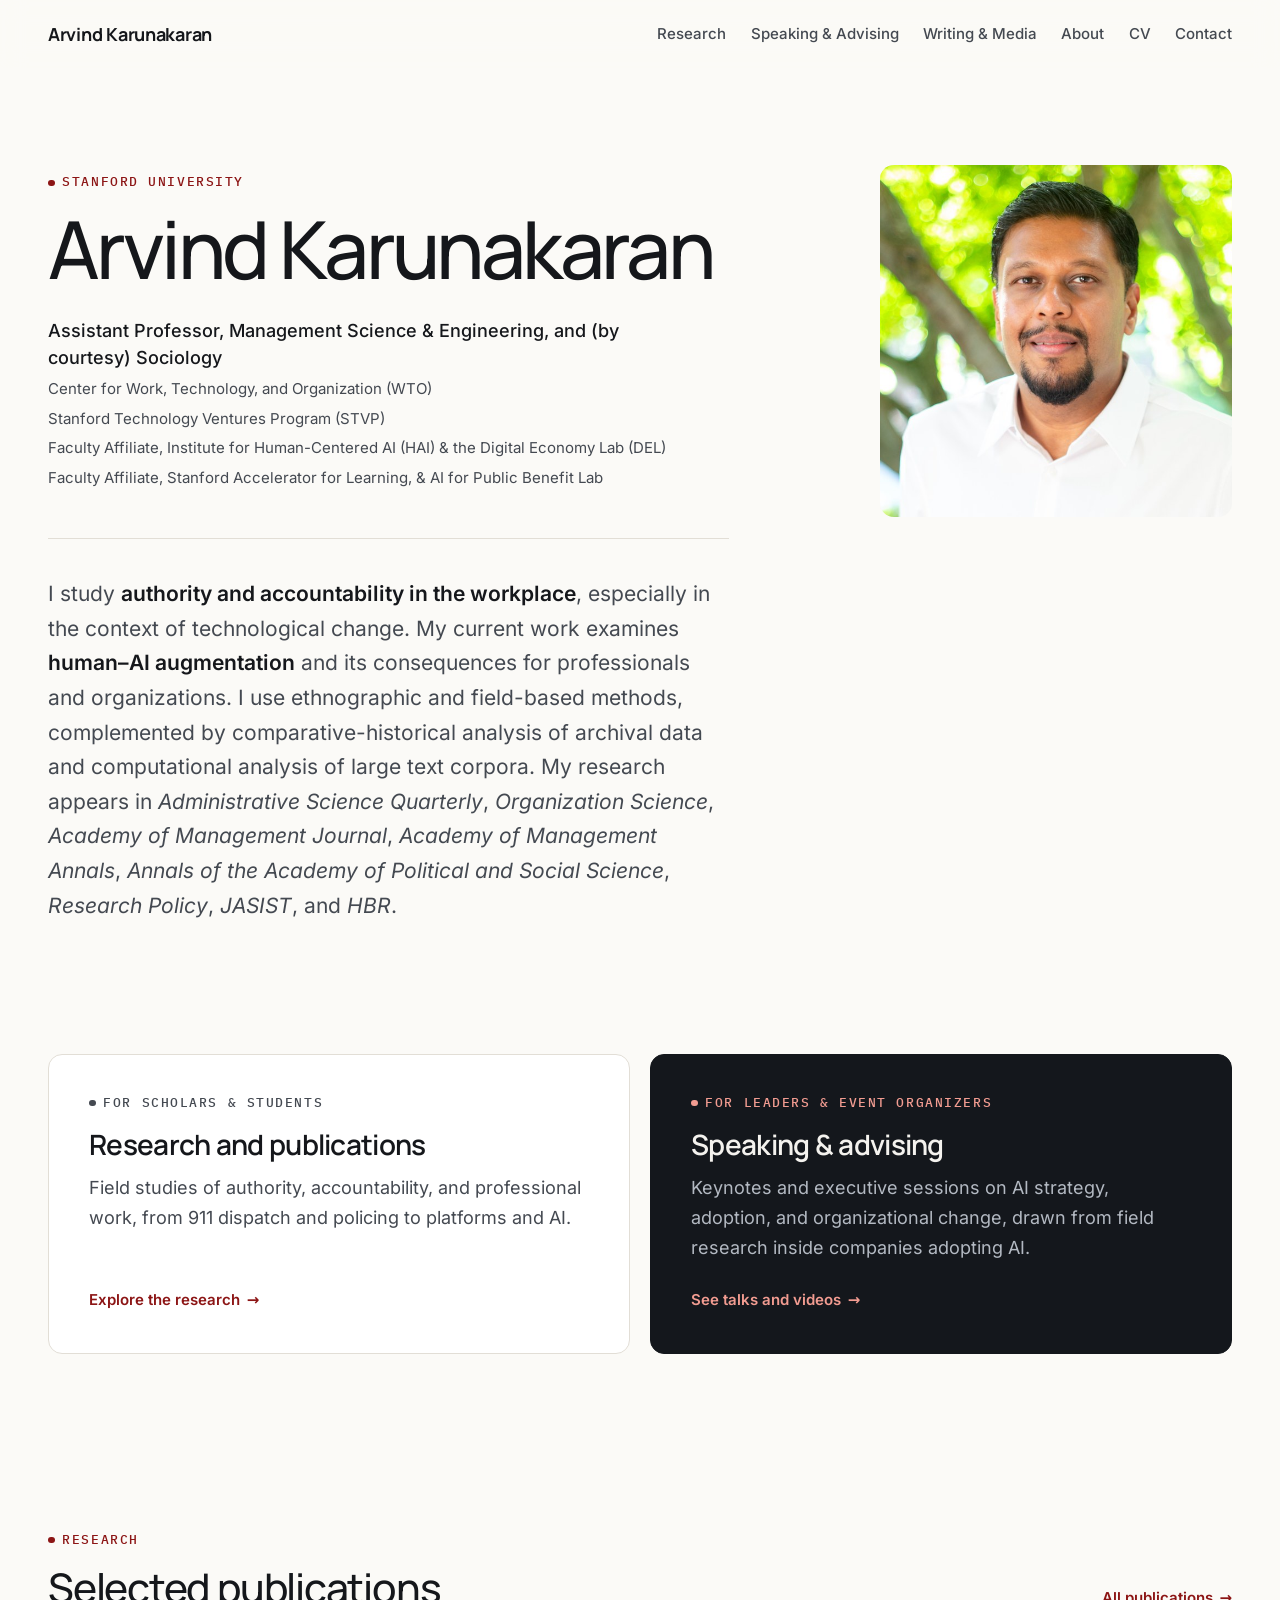
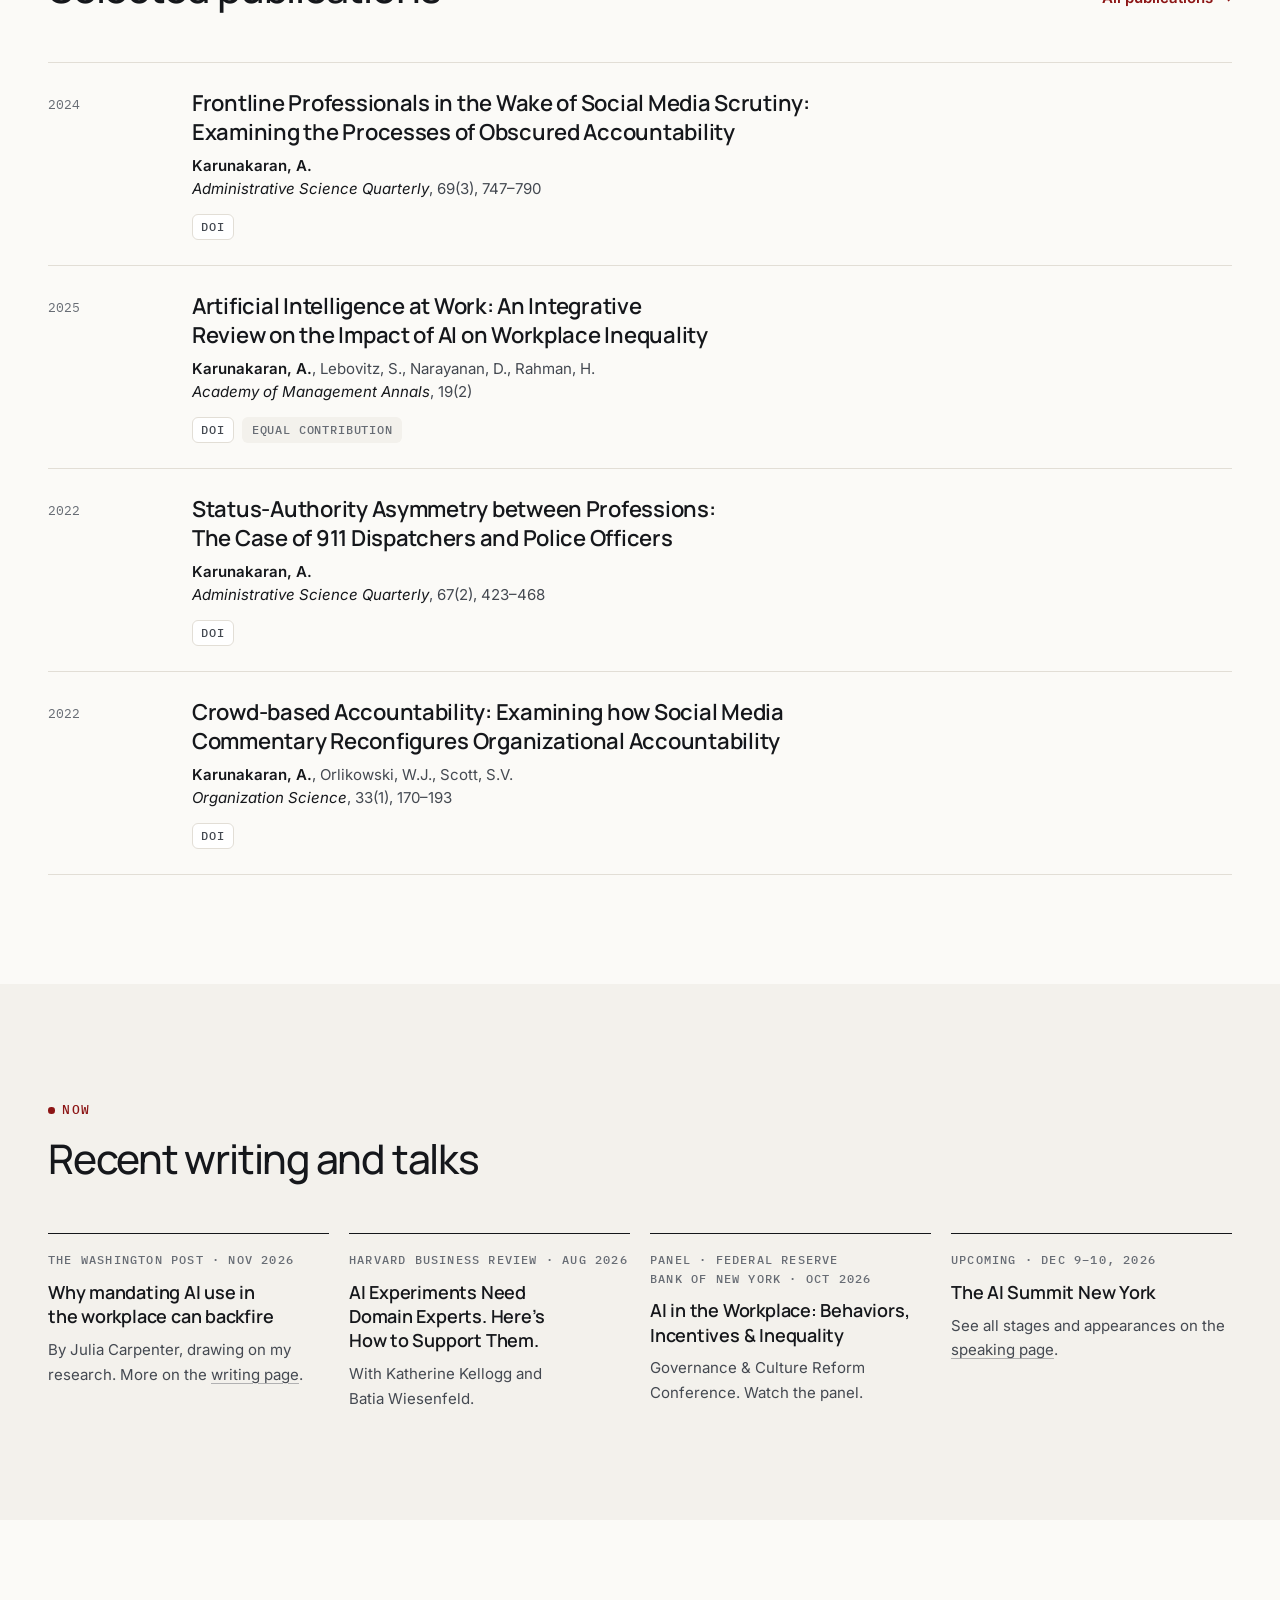
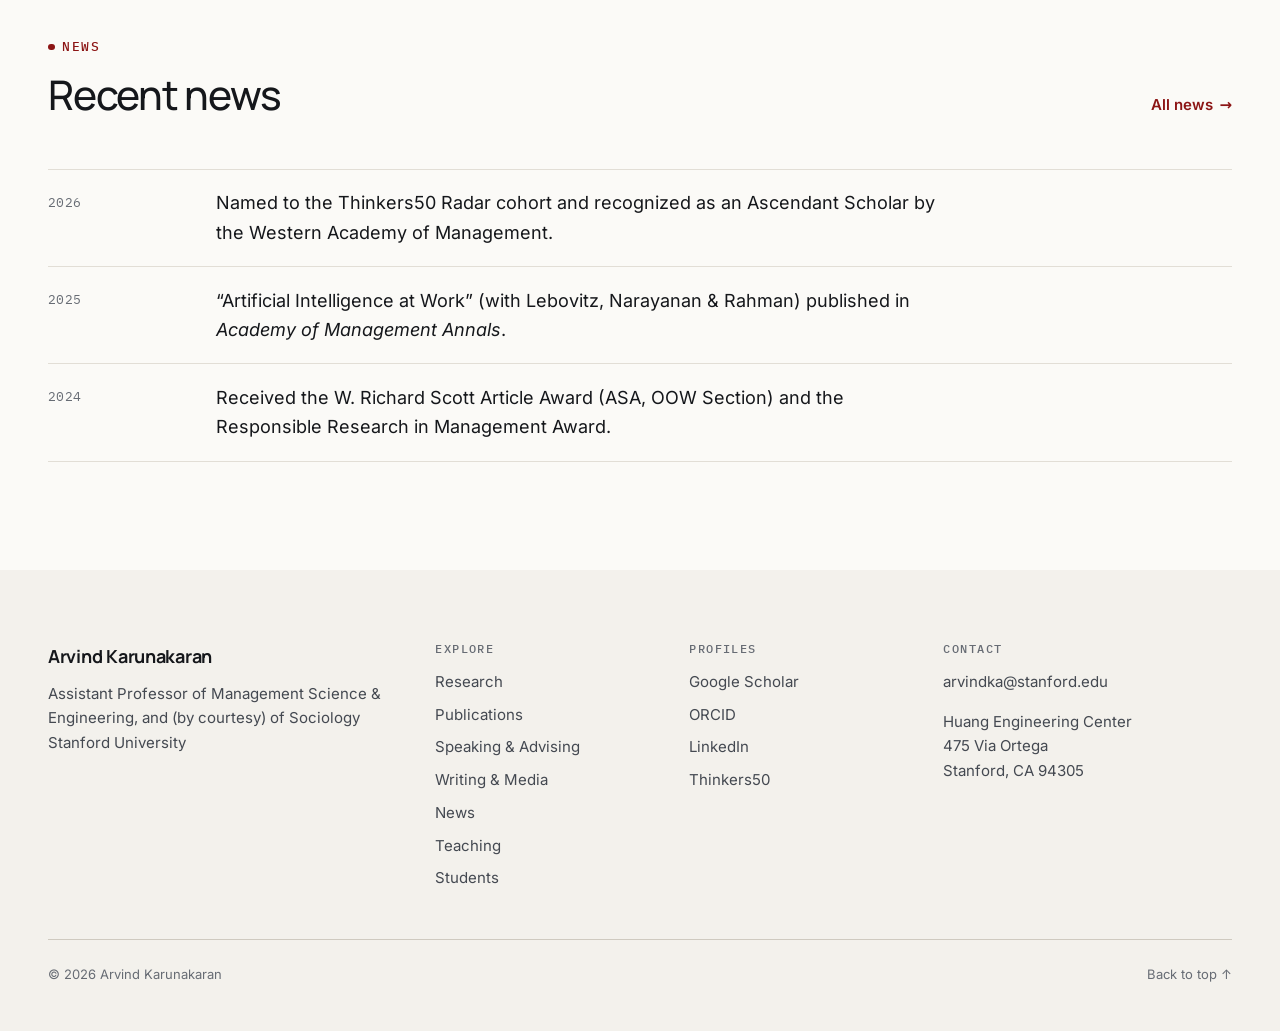
==== commit 3971585e: "Affiliations updated: home titles list follows Arvind's block; add Stanford Accelerator for Learning" ====
--- a/index.html
+++ b/index.html
@@ -67,9 +67,11 @@
       <p class="eyebrow">Stanford University</p>
       <h1 id="name">Arvind Karunakaran</h1>
       <ul class="titles">
-        <li>Assistant Professor of Management Science &amp; Engineering, and (by courtesy) of Sociology</li>
-        <li>Core faculty, Center for Work, Technology, and Organization (WTO) and Stanford Technology Ventures Program (STVP)</li>
-        <li>Faculty affiliate, Stanford Institute for Human-Centered AI (HAI) and Digital Economy Lab</li>
+        <li>Assistant Professor, Management Science &amp; Engineering, and (by courtesy) Sociology</li>
+        <li>Center for Work, Technology, and Organization (WTO)</li>
+        <li>Stanford Technology Ventures Program (STVP)</li>
+        <li>Faculty Affiliate, Institute for Human-Centered AI (HAI) &amp; the Digital Economy Lab (DEL)</li>
+        <li>Faculty Affiliate, Stanford Accelerator for Learning, &amp; AI for Public Benefit Lab</li>
       </ul>
       <p class="statement">I study <strong>authority and accountability in the workplace</strong>, especially in the context of technological change. My current work examines <strong>human–AI augmentation</strong> and its consequences for professionals and organizations. I use ethnographic and field-based methods, complemented by comparative-historical analysis of archival data and computational analysis of large text corpora. My research appears in <em>Administrative Science Quarterly</em>, <em>Organization Science</em>, <em>Academy of Management Journal</em>, <em>Academy of Management Annals</em>, <em>Annals of the Academy of Political and Social Science</em>, <em>Research Policy</em>, <em>JASIST</em>, and <em>HBR</em>.</p>
     </div>
@@ -231,7 +233,7 @@
     </div>
   </div>
   <div class="container footer-base">
-    <p>© 2026 Arvind Karunakaran <span class="build-date">Last updated November 19, 2026</span></p>
+    <p>© 2026 Arvind Karunakaran <!-- BUILD-DATE --></p>
     <p><a href="#top">Back to top ↑</a></p>
   </div>
 </footer>
--- a/css/site.css
+++ b/css/site.css
@@ -426,8 +426,8 @@
 
 .pubs { list-style: none; border-top: 1px solid var(--rule); }
 .pub { display: grid; gap: .3rem 2rem; padding: 1.6rem 0; border-bottom: 1px solid var(--rule); }
-/* 6rem fits the longest year label ("Forthcoming") inside its column */
-@media (min-width: 760px) { .pub { grid-template-columns: 6rem minmax(0, 1fr); } }
+/* 7rem fits the longest year labels ("Forthcoming", "Conditionally / accepted") inside their column */
+@media (min-width: 760px) { .pub { grid-template-columns: 7rem minmax(0, 1fr); } }
 .pub[hidden] { display: none; }
 .pub-year { font-family: var(--font-mono); font-size: var(--fs-meta); color: var(--ink-3); padding-top: .3rem; }
 .pub-title { font-size: var(--fs-h3); font-weight: 600; line-height: 1.32; letter-spacing: -0.012em; margin-bottom: .45rem; max-width: 46rem; }
@@ -438,6 +438,22 @@
 .pub-venue em { color: var(--ink); }
 .pub .chips { margin-top: .85rem; }
 .pub-note { margin-top: .75rem; font-size: var(--fs-small); color: var(--ink-2); max-width: 44rem; }
+/* Awards under a paper: a short list, the rest folded into a native <details> */
+.pub-awards { margin-top: 1rem; max-width: 46rem; }
+.pub-awards-h { margin: 0 0 .4rem; font-family: var(--font-mono); font-size: var(--fs-micro); font-weight: 500; letter-spacing: .1em; text-transform: uppercase; color: var(--accent); }
+.pub-awards ul { list-style: none; margin: 0; padding: 0; display: grid; gap: .3rem; }
+.pub-awards li { position: relative; padding-left: 1.05rem; font-size: var(--fs-small); line-height: 1.5; color: var(--ink-2); }
+.pub-awards li::before { content: ""; position: absolute; left: .1rem; top: .62em; width: .4rem; height: .4rem; border-radius: 50%; background: var(--accent); }
+.pub-awards-more { margin-top: .3rem; }
+.pub-awards-more > ul { margin-top: .3rem; }
+.pub-awards-more summary { display: inline-flex; align-items: center; gap: .45em; min-height: 2rem; cursor: pointer; list-style: none; color: var(--accent); font-weight: 600; font-size: var(--fs-small); }
+.pub-awards-more summary::-webkit-details-marker { display: none; }
+.pub-awards-more summary::after { content: "+"; font-family: var(--font-mono); font-weight: 400; font-size: 1.15em; line-height: 1; }
+.pub-awards-more[open] summary::after { content: "\2212"; }
+.pub-awards-more .if-open, .pub-awards-more[open] .if-closed { display: none; }
+.pub-awards-more[open] .if-open { display: inline; }
+.pub-awards-more summary:hover { color: var(--accent-strong); }
+@media (pointer: coarse) { .pub-awards-more summary { min-height: 2.75rem; } }
 
 /* ---------- Dated lists (news, appearances, honors) ---------- */
 .dated { list-style: none; border-top: 1px solid var(--rule); }
@@ -658,7 +674,7 @@
 
 .gallery { display: grid; gap: .75rem; grid-template-columns: repeat(2, minmax(0, 1fr)); grid-auto-rows: clamp(9rem, 22vw, 15rem); margin-top: clamp(3rem, 6vw, 4.5rem); }
 .gallery figure { position: relative; margin: 0; overflow: hidden; border-radius: var(--radius-sm); background: var(--rule); }
-.gallery figure:first-child { grid-column: span 2; grid-row: span 2; }
+.gallery figure:first-child, .gallery figure.big-right { grid-column: span 2; grid-row: span 2; }
 .gallery img { width: 100%; height: 100%; object-fit: cover; transition: transform .6s ease; }
 .gallery figure:hover img { transform: scale(1.03); }
 .gallery .wide img { object-position: 50% 20%; }   /* keeps the head in frame when a 3:2 photo fills a wide tile */
@@ -667,7 +683,9 @@
 @media (min-width: 860px) {
   .gallery { grid-template-columns: repeat(4, minmax(0, 1fr)); }
   .gallery figure:first-child { grid-column: span 2; grid-row: span 2; }
-  .gallery figure.wide { grid-column: span 2; }   /* two wide tiles fill the third row */
+  /* Rows 3-4 mirror rows 1-2: the two wide tiles stack on the left, the big tile sits on the right */
+  .gallery figure.wide { grid-column: 1 / span 2; }
+  .gallery figure.big-right { grid-column: 3 / span 2; grid-row: 3 / span 2; }
 }
 
 /* ---------- Speaking: bio & organizer kit ---------- */
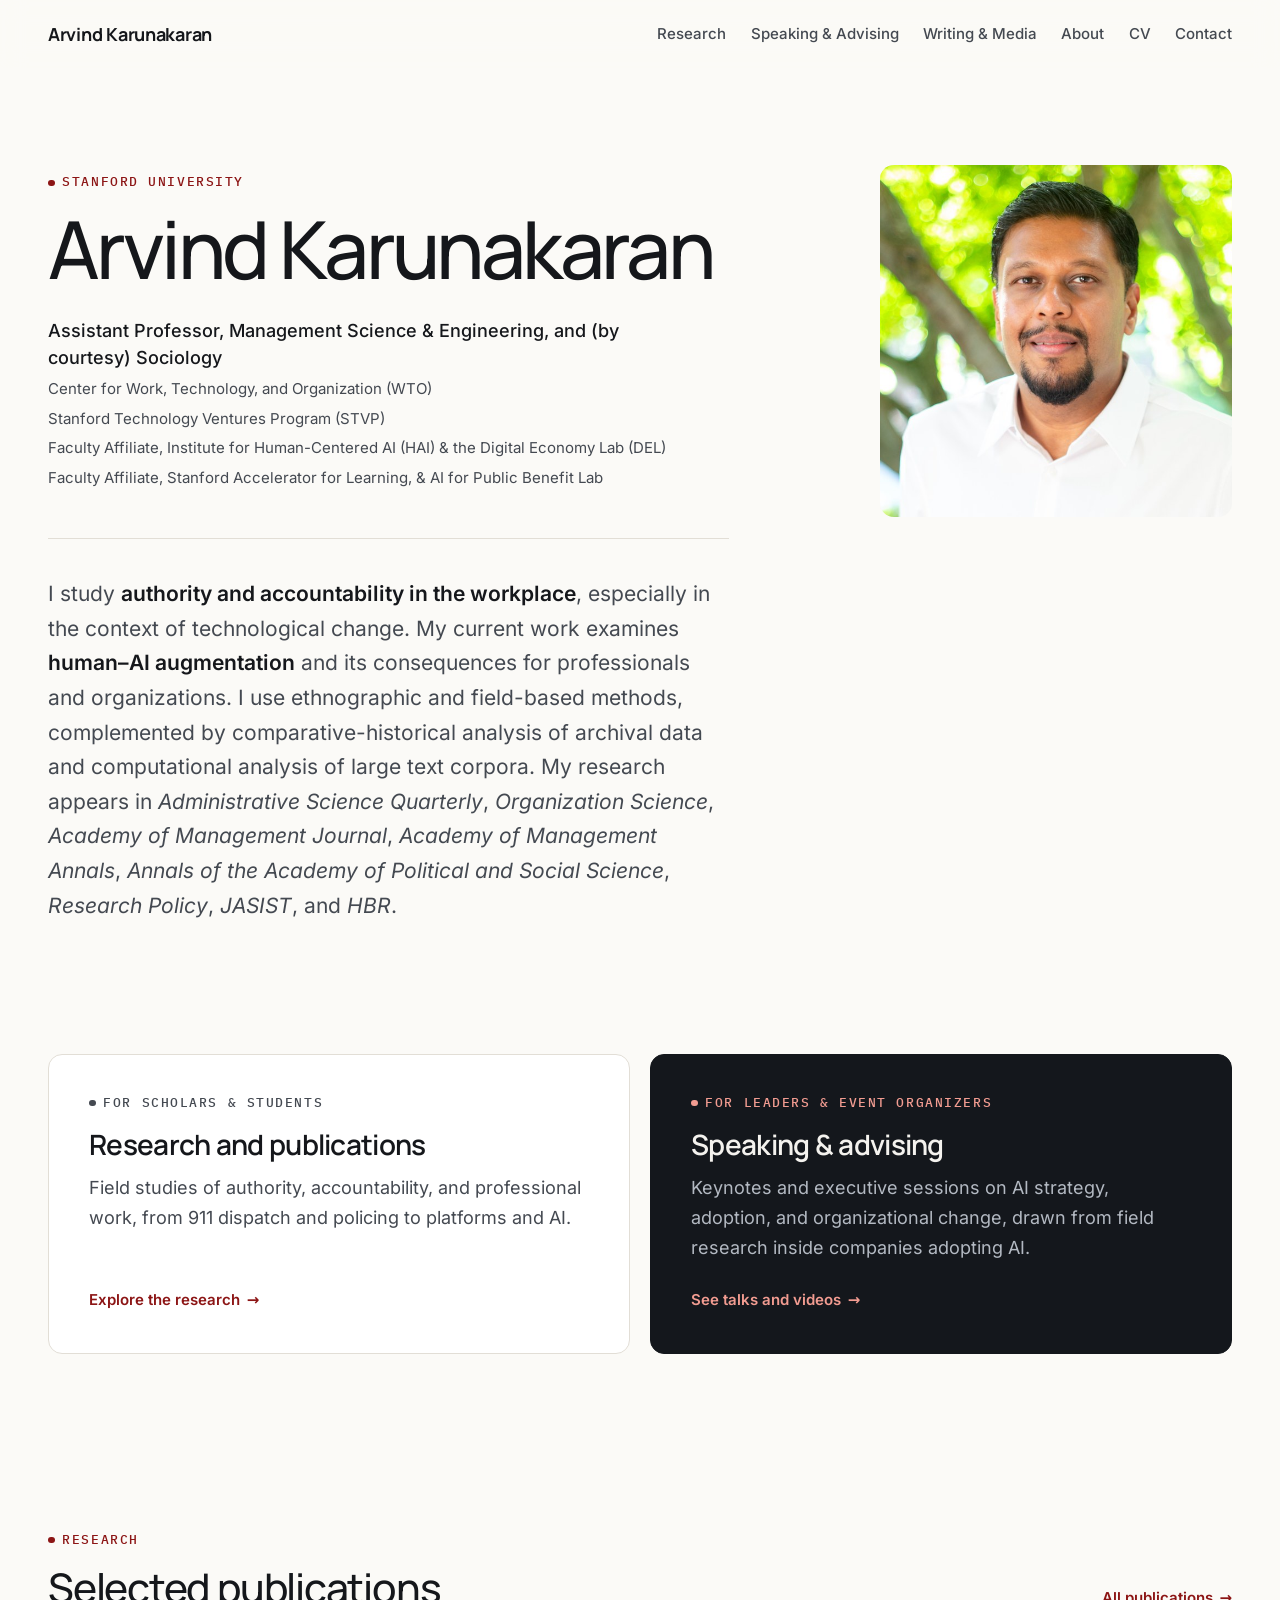
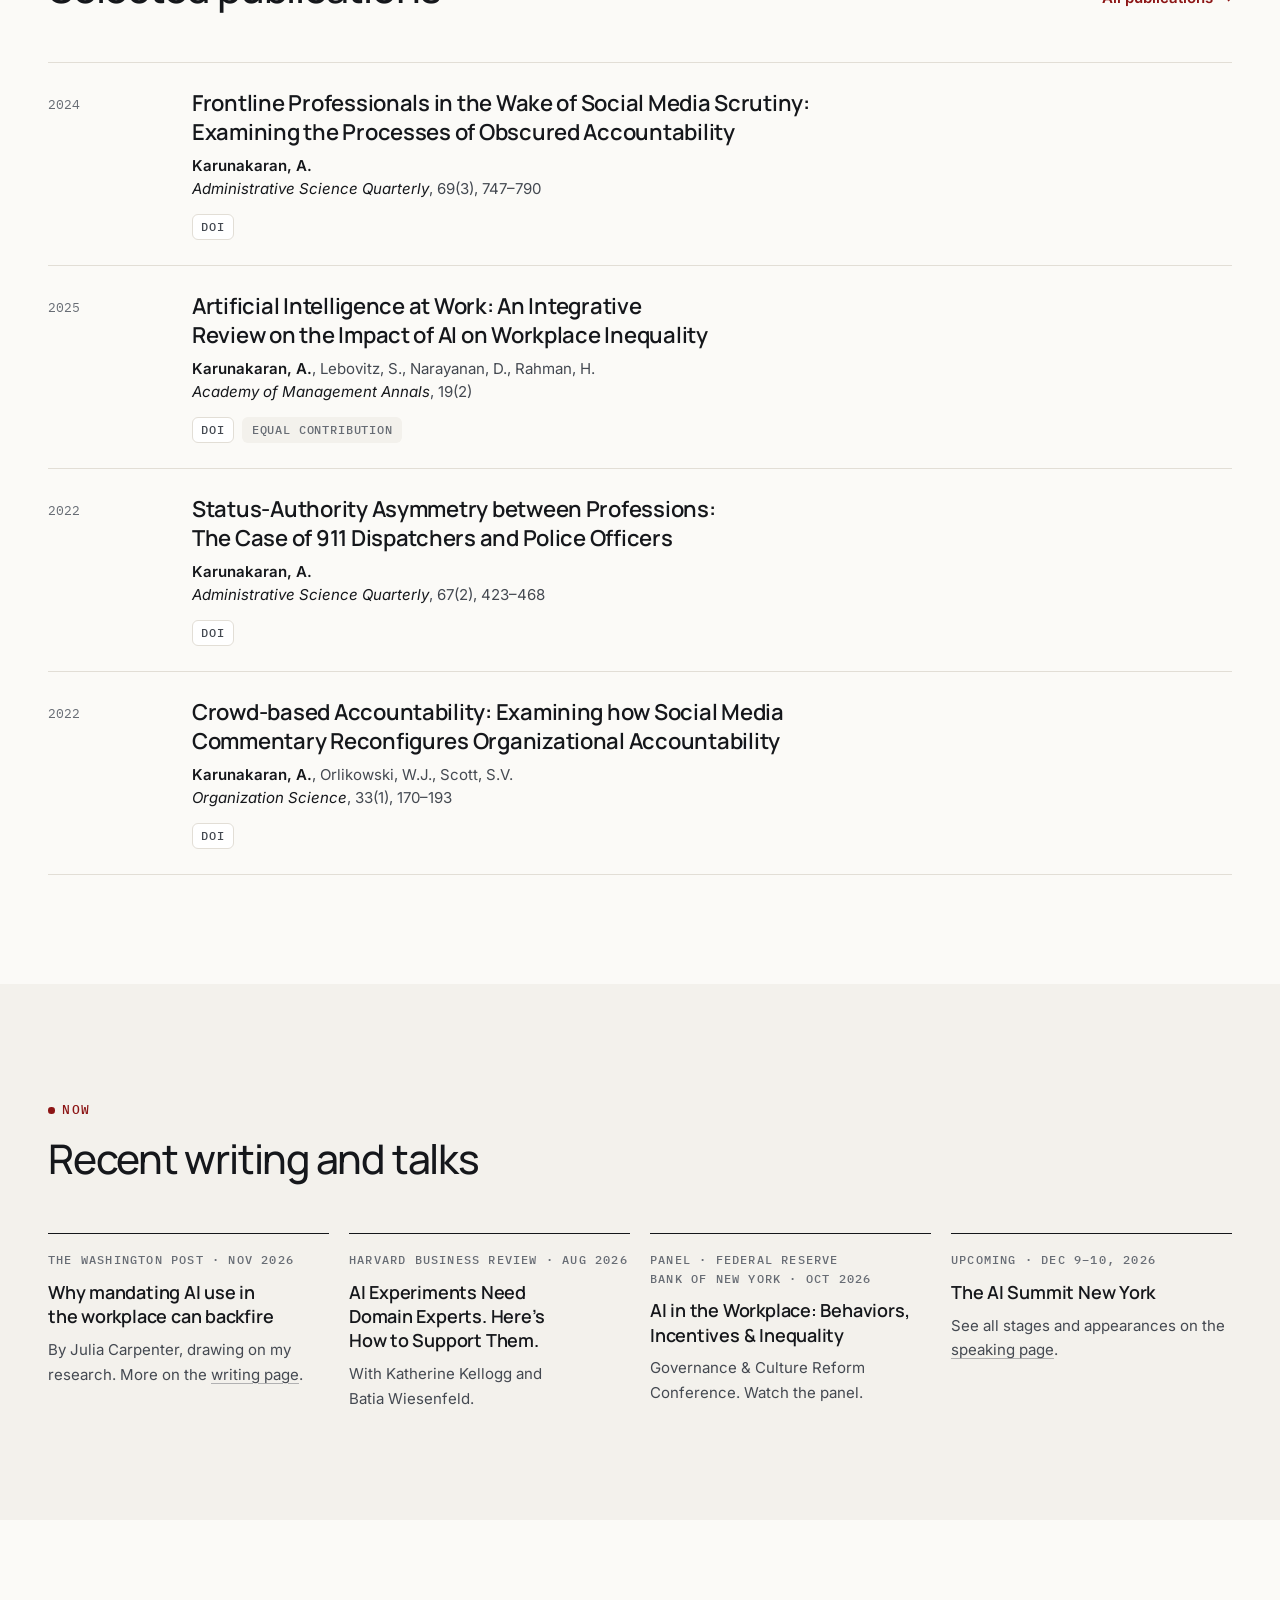
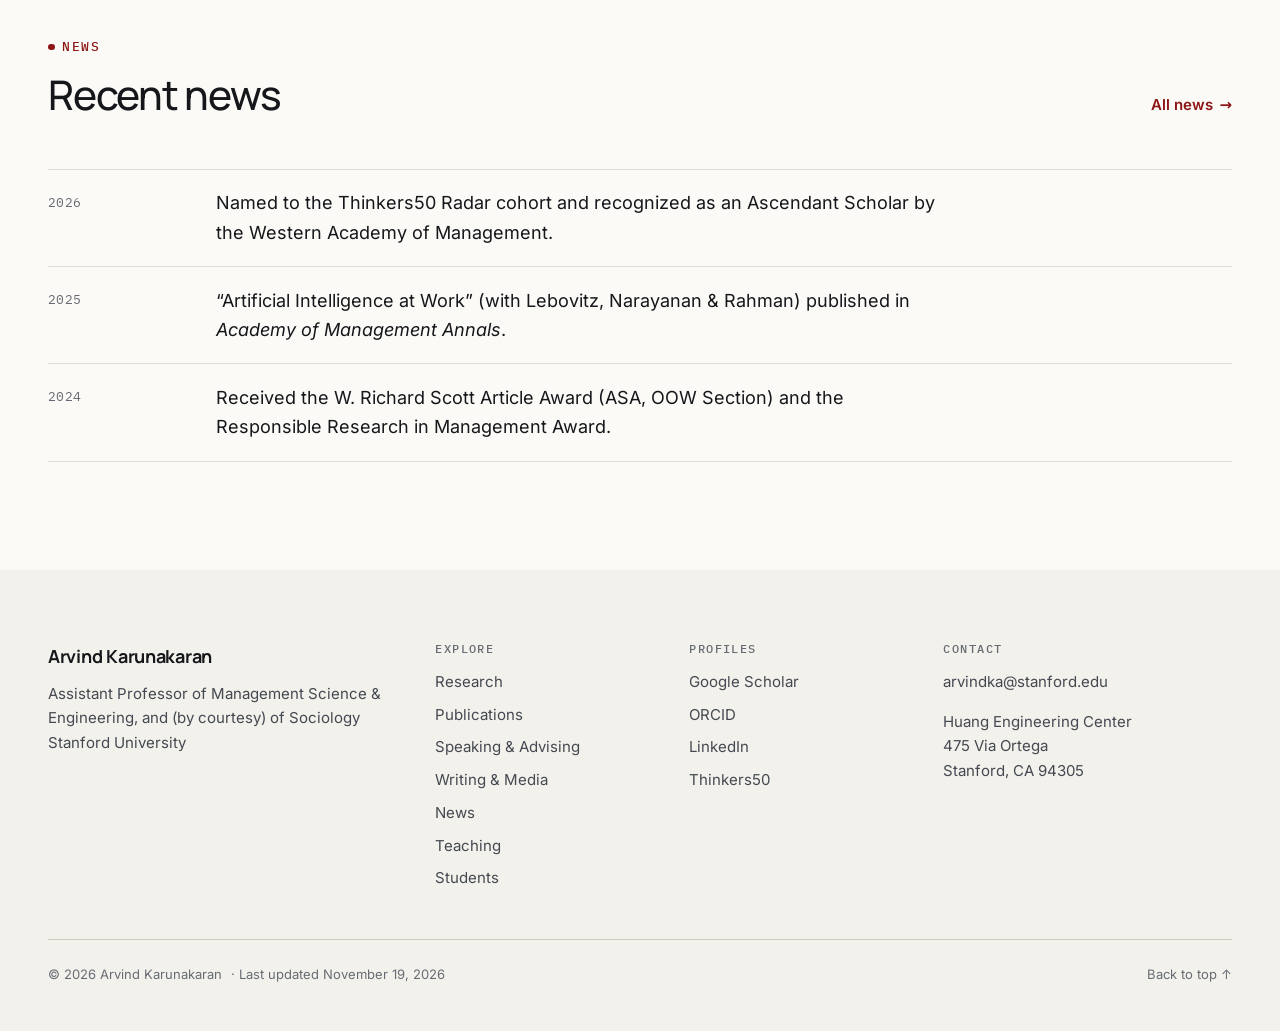
==== commit 9da32d84: "Publish 3971585e542d09abb09f18bc4a2e2dc924f6a709 3971585e542d09abb09f18bc4a2e2dc924f6a709" ====
--- a/index.html
+++ b/index.html
@@ -233,7 +233,7 @@
     </div>
   </div>
   <div class="container footer-base">
-    <p>© 2026 Arvind Karunakaran <!-- BUILD-DATE --></p>
+    <p>© 2026 Arvind Karunakaran <span class="build-date">Last updated November 19, 2026</span></p>
     <p><a href="#top">Back to top ↑</a></p>
   </div>
 </footer>
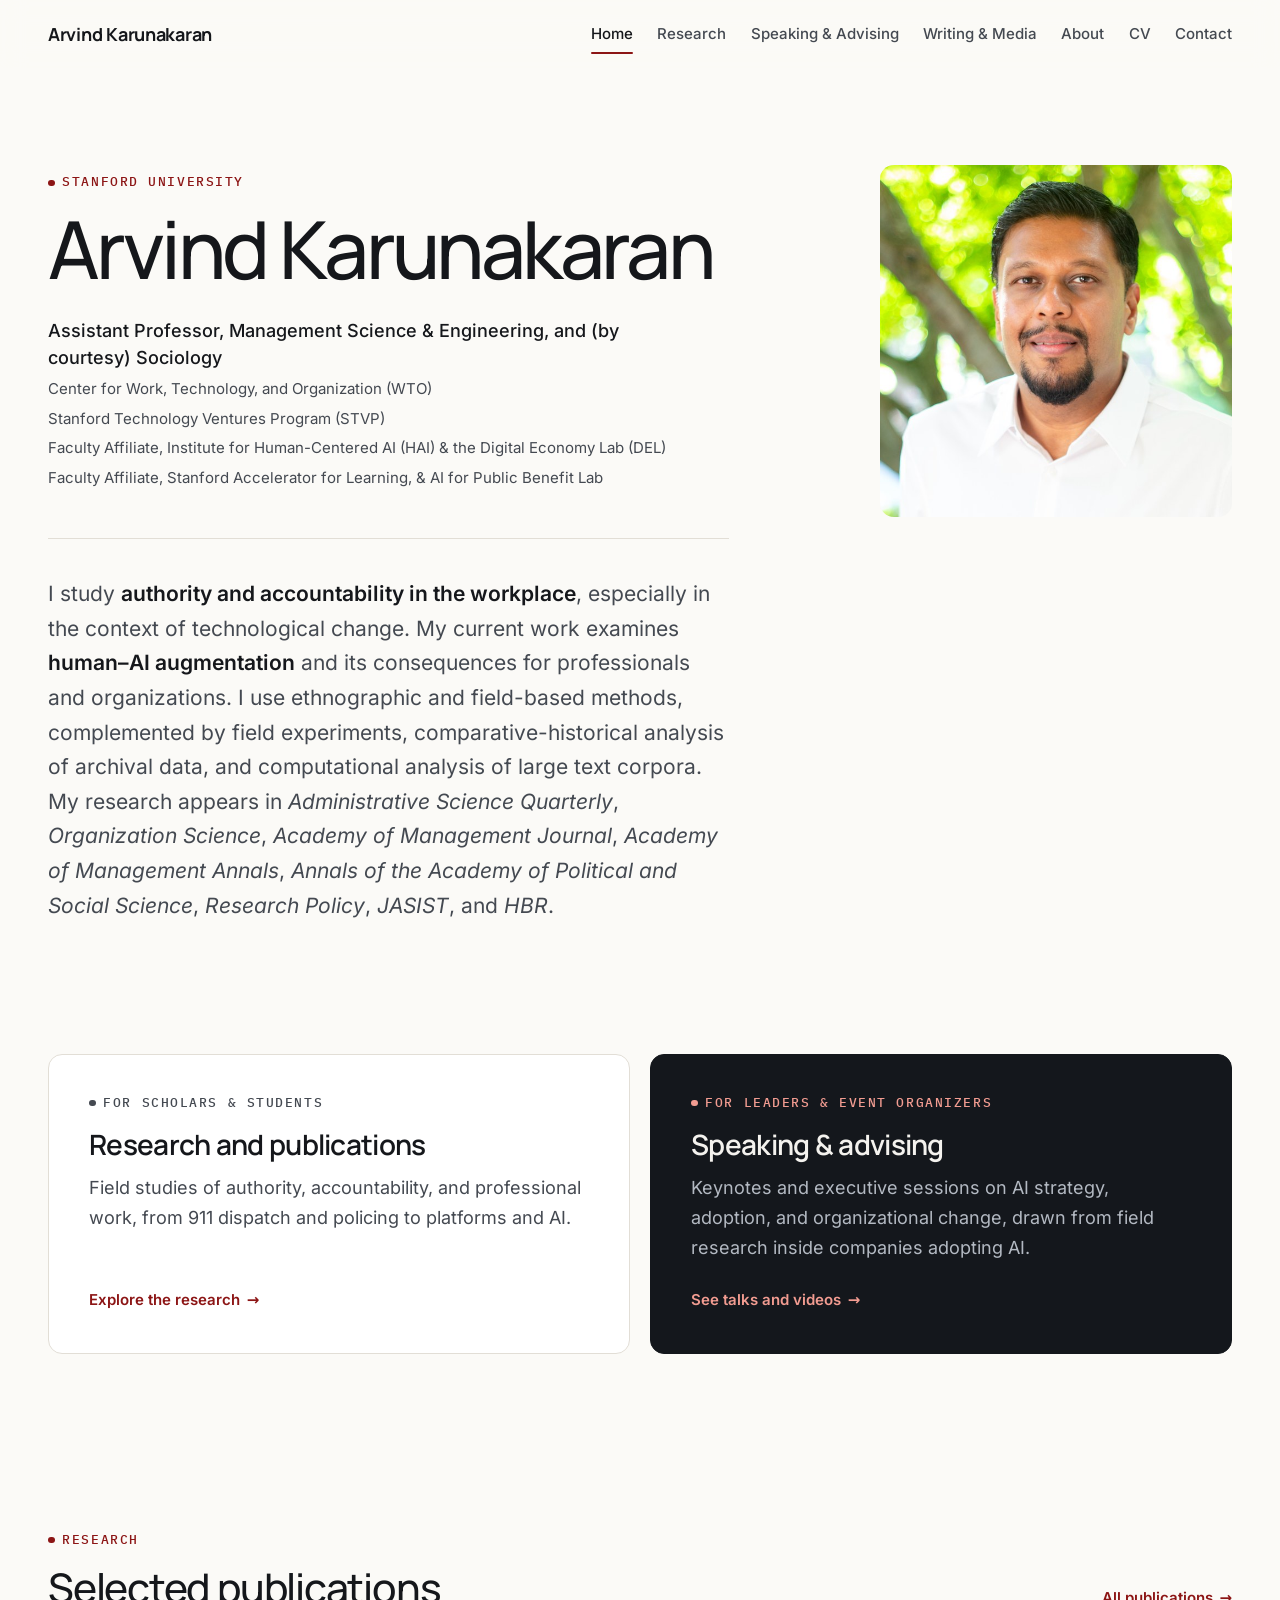
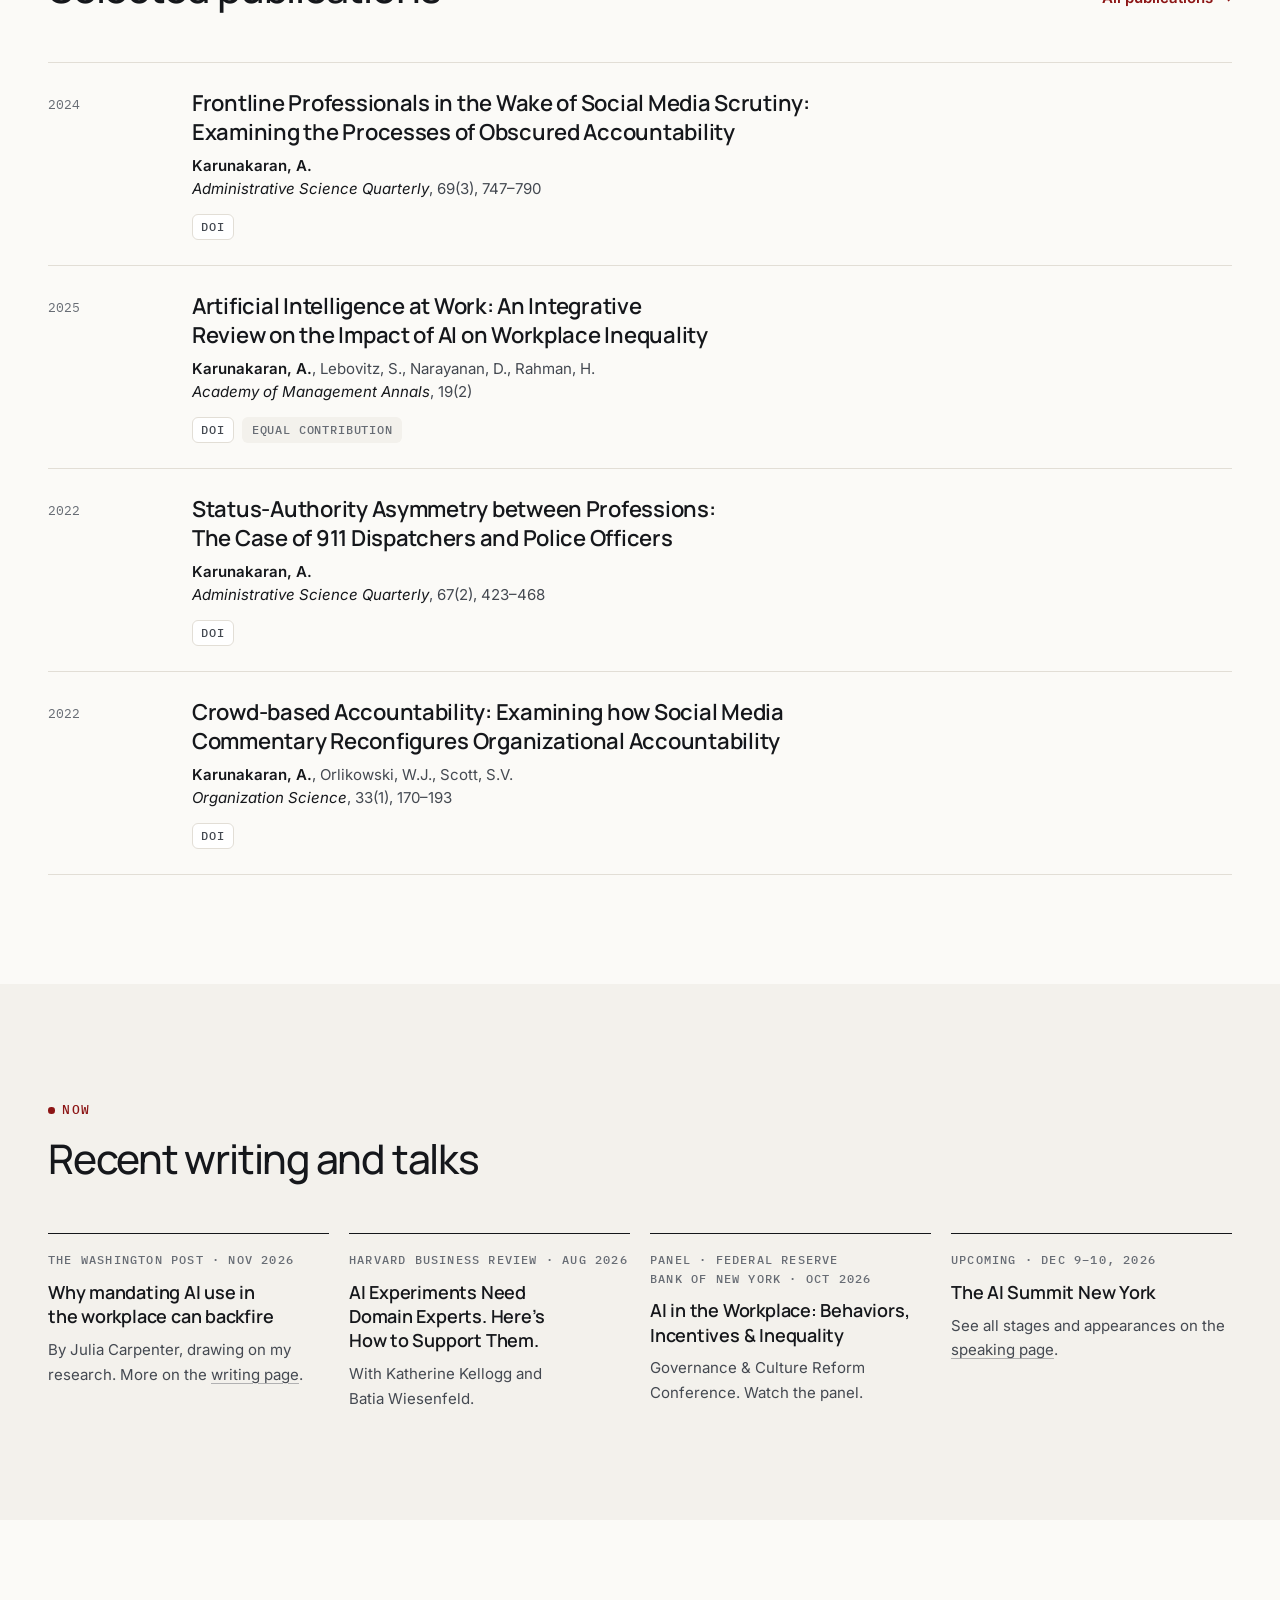
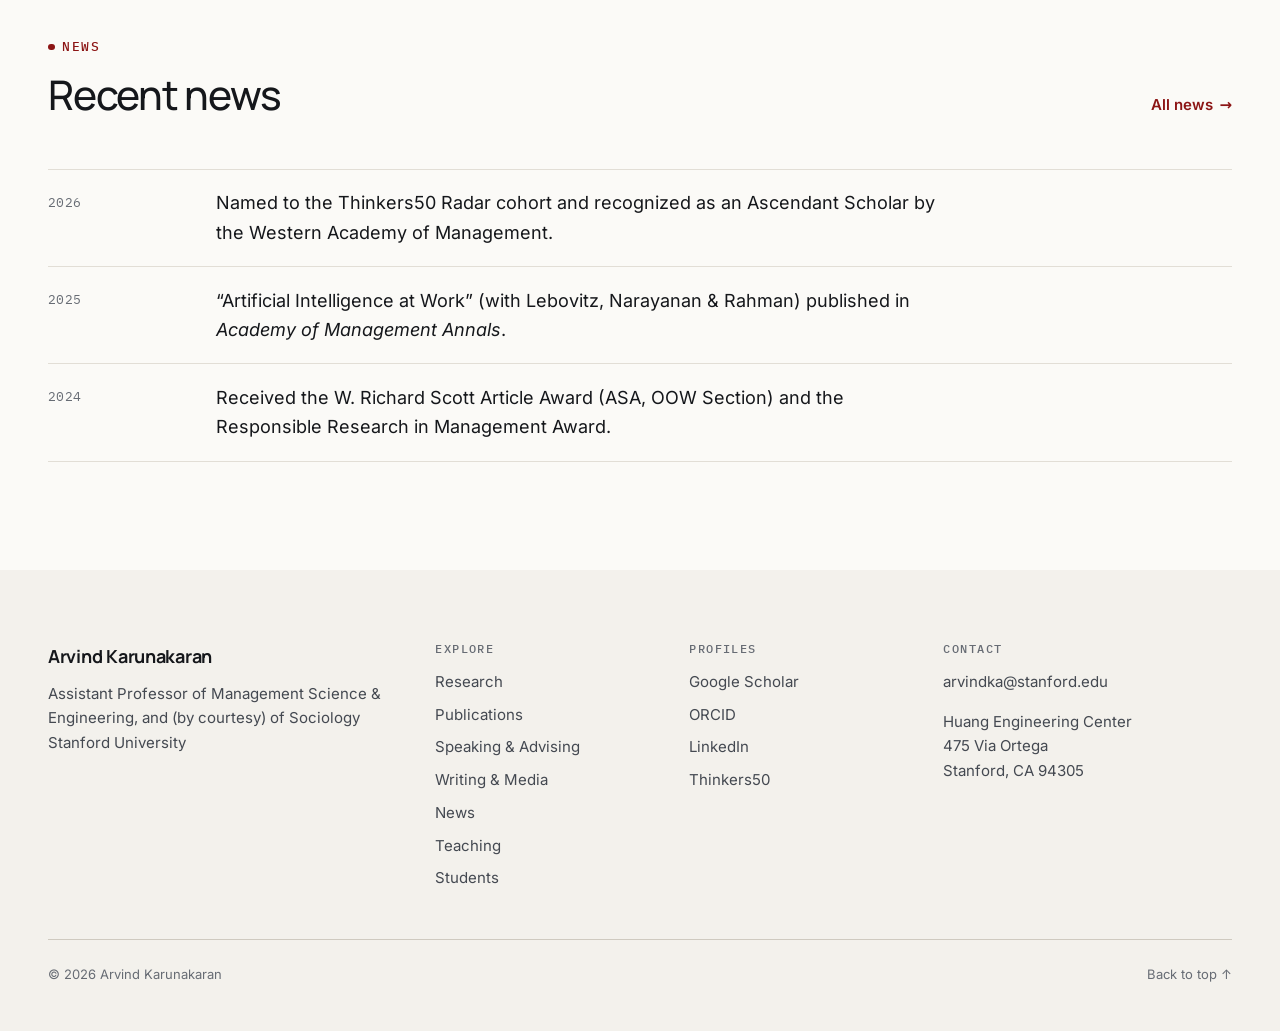
==== commit 0da6923d: "Nav: add a Home link (all pages via partials; two-column menu on landscape phones so all seven links" ====
--- a/index.html
+++ b/index.html
@@ -48,6 +48,7 @@
     <button class="nav-toggle" type="button" aria-expanded="false" aria-controls="site-nav"><span class="nav-toggle-text">Menu</span><span class="bars" aria-hidden="true"></span></button>
     <nav class="nav" id="site-nav" aria-label="Main">
       <ul>
+        <li><a href="index.html" aria-current="page">Home</a></li>
         <li><a href="research.html">Research</a></li>
         <li><a href="speaking.html">Speaking &amp; Advising</a></li>
         <li><a href="writing.html">Writing &amp; Media</a></li>
@@ -73,7 +74,7 @@
         <li>Faculty Affiliate, Institute for Human-Centered AI (HAI) &amp; the Digital Economy Lab (DEL)</li>
         <li>Faculty Affiliate, Stanford Accelerator for Learning, &amp; AI for Public Benefit Lab</li>
       </ul>
-      <p class="statement">I study <strong>authority and accountability in the workplace</strong>, especially in the context of technological change. My current work examines <strong>human–AI augmentation</strong> and its consequences for professionals and organizations. I use ethnographic and field-based methods, complemented by comparative-historical analysis of archival data and computational analysis of large text corpora. My research appears in <em>Administrative Science Quarterly</em>, <em>Organization Science</em>, <em>Academy of Management Journal</em>, <em>Academy of Management Annals</em>, <em>Annals of the Academy of Political and Social Science</em>, <em>Research Policy</em>, <em>JASIST</em>, and <em>HBR</em>.</p>
+      <p class="statement">I study <strong>authority and accountability in the workplace</strong>, especially in the context of technological change. My current work examines <strong>human–AI augmentation</strong> and its consequences for professionals and organizations. I use ethnographic and field-based methods, complemented by field experiments, comparative-historical analysis of archival data, and computational analysis of large text corpora. My research appears in <em>Administrative Science Quarterly</em>, <em>Organization Science</em>, <em>Academy of Management Journal</em>, <em>Academy of Management Annals</em>, <em>Annals of the Academy of Political and Social Science</em>, <em>Research Policy</em>, <em>JASIST</em>, and <em>HBR</em>.</p>
     </div>
     <figure class="portrait">
       <img src="images/profile.jpg" width="640" height="640" alt="Arvind Karunakaran">
@@ -233,7 +234,7 @@
     </div>
   </div>
   <div class="container footer-base">
-    <p>© 2026 Arvind Karunakaran <span class="build-date">Last updated November 19, 2026</span></p>
+    <p>© 2026 Arvind Karunakaran <!-- BUILD-DATE --></p>
     <p><a href="#top">Back to top ↑</a></p>
   </div>
 </footer>
--- a/css/site.css
+++ b/css/site.css
@@ -309,7 +309,10 @@
   .nav a:focus-visible { outline-offset: -2px; }
 }
 @media (max-width: 939px) and (max-height: 500px) {
+  /* Phones in landscape: two columns, so all seven links fit without scrolling */
   .nav { padding-block: .25rem .75rem; }
+  .nav ul { display: grid; grid-template-columns: repeat(2, minmax(0, 1fr)); column-gap: 2rem; }
+  .nav li:nth-child(2) { border-top: 0; }
   .nav a { padding: .6rem 0; font-size: 1rem; }
 }
 
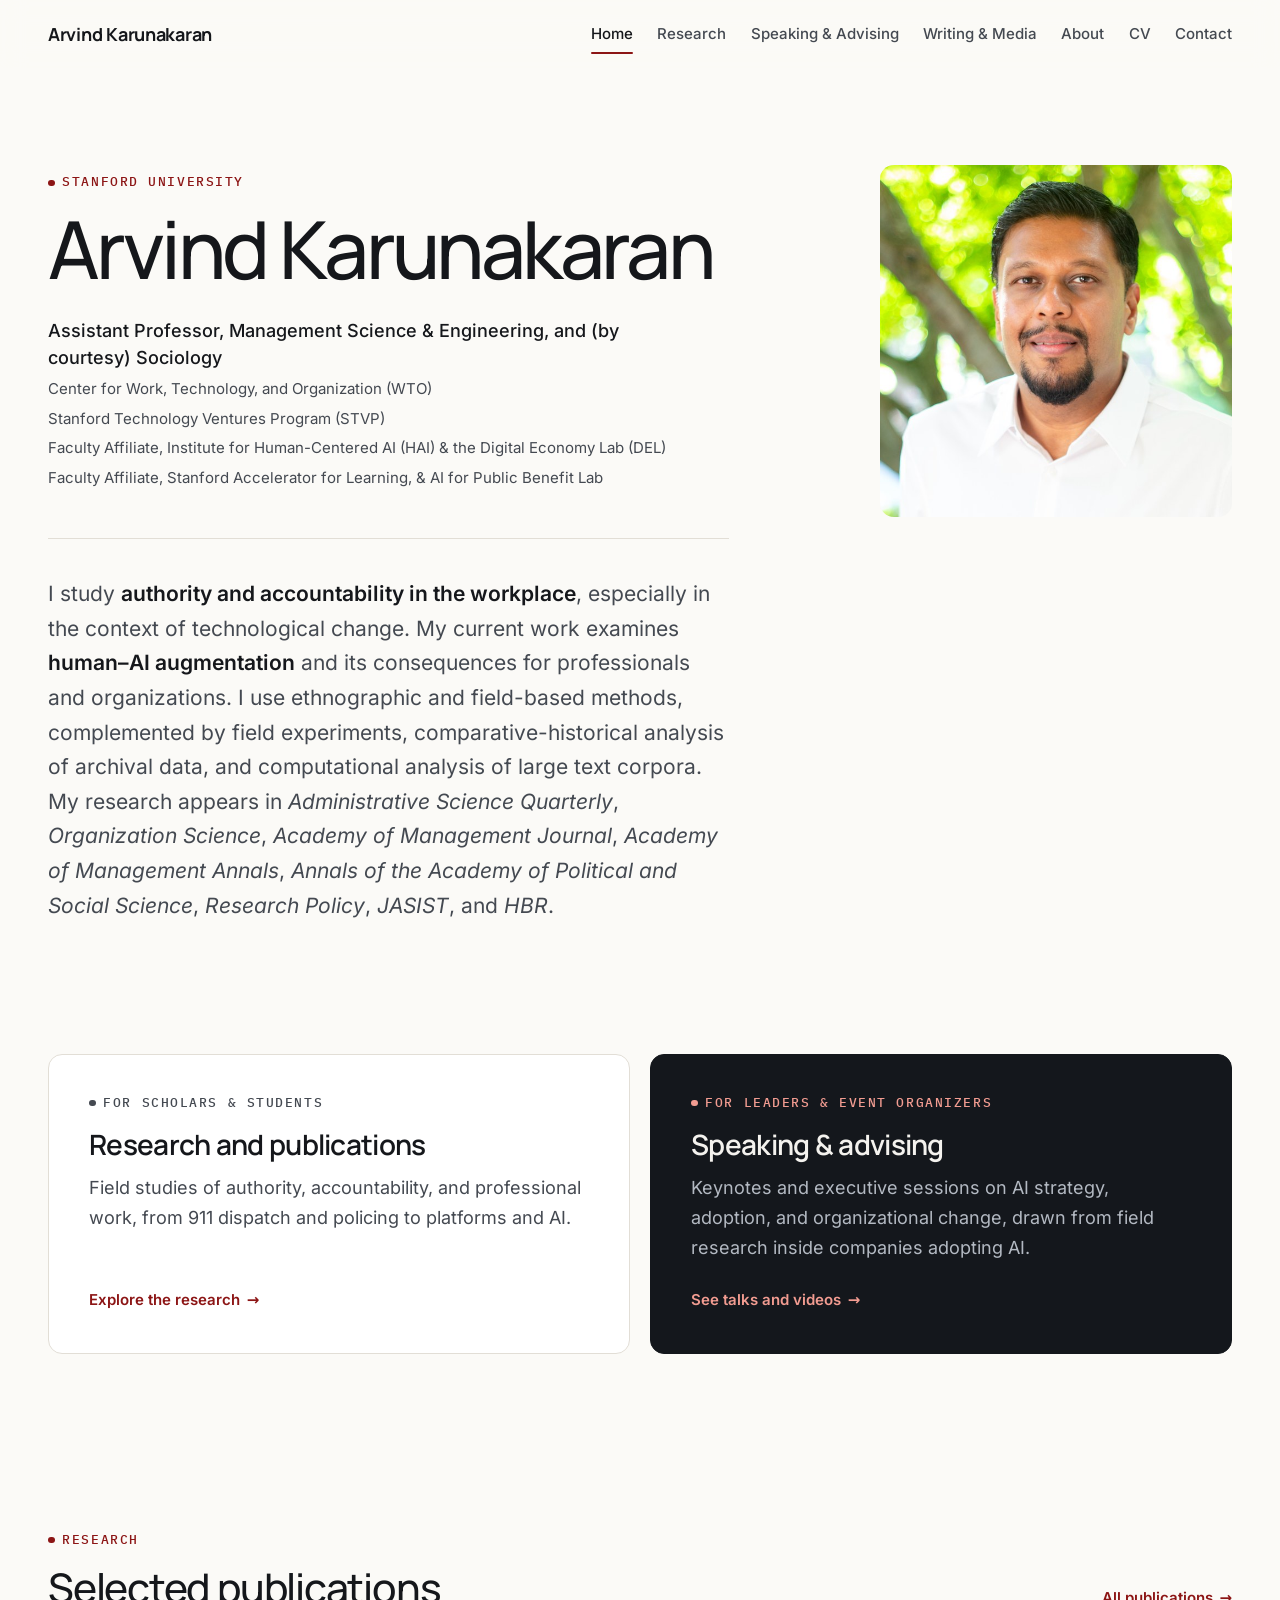
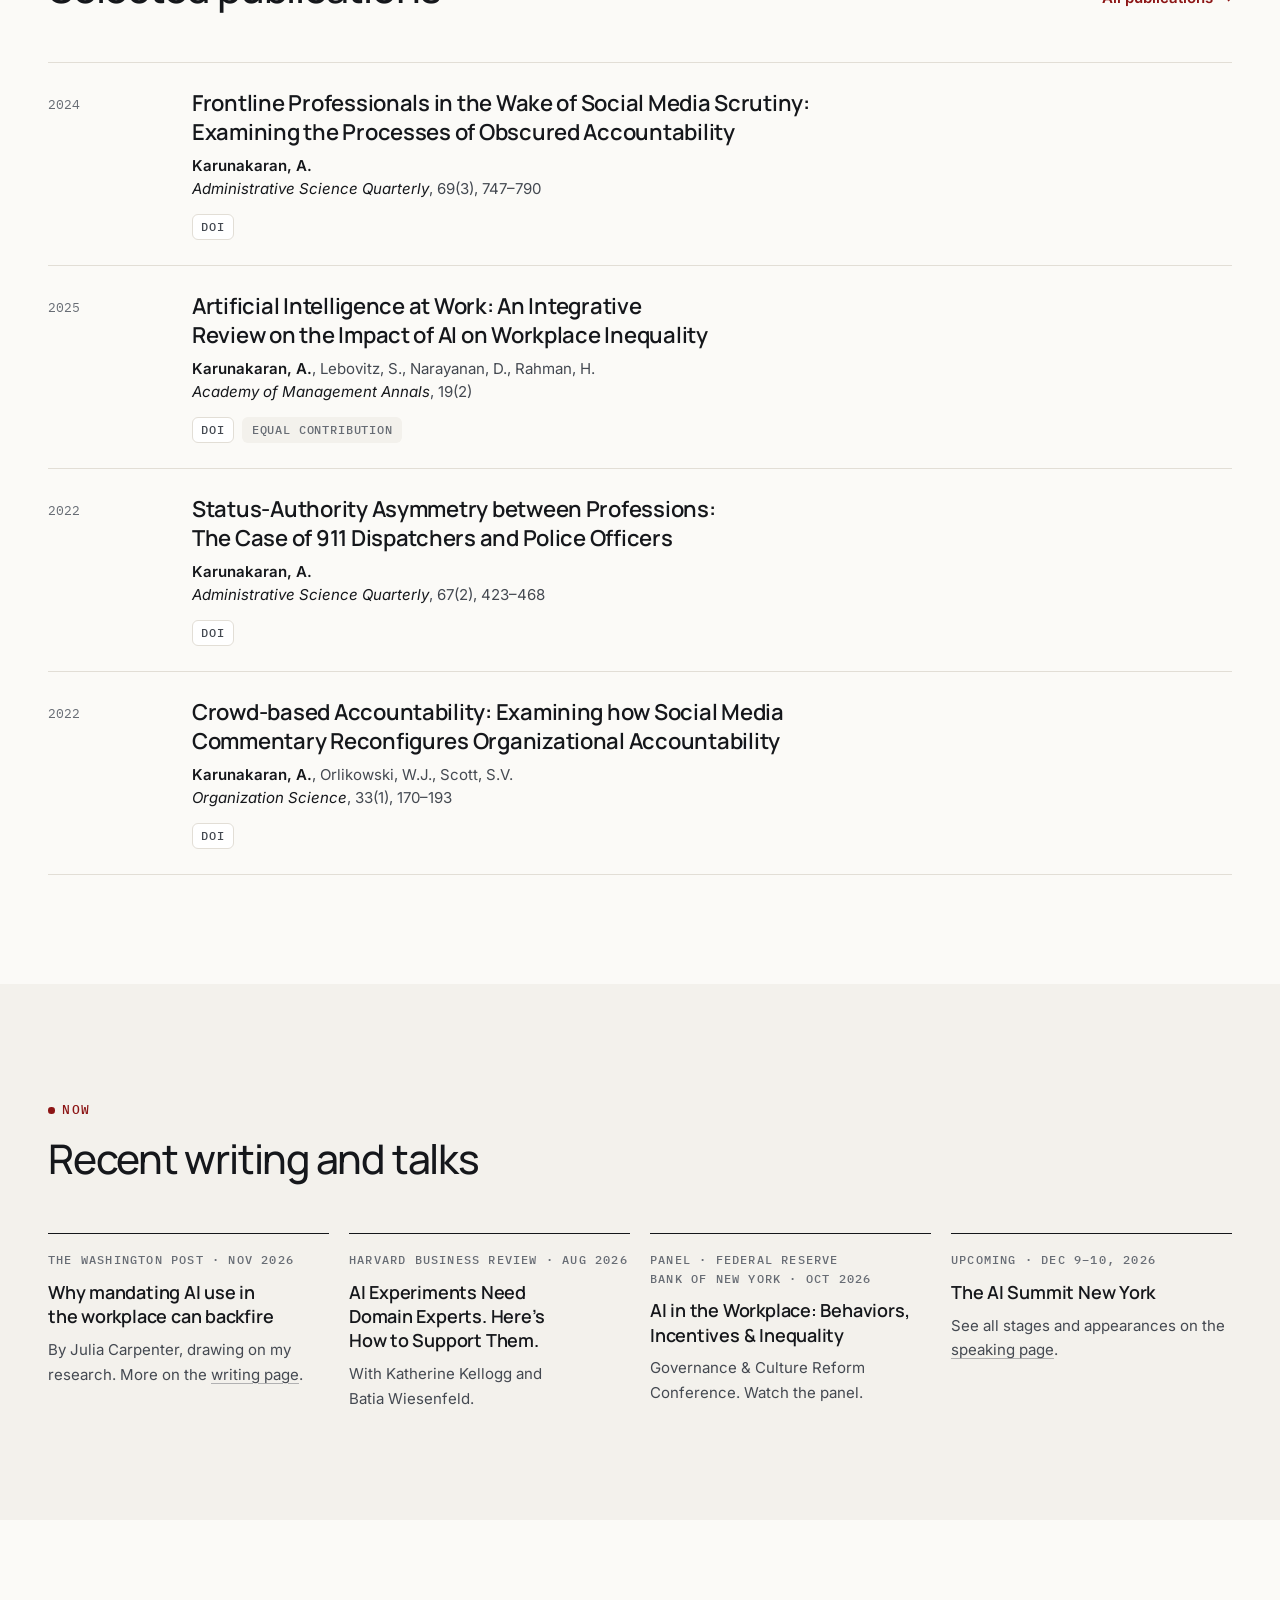
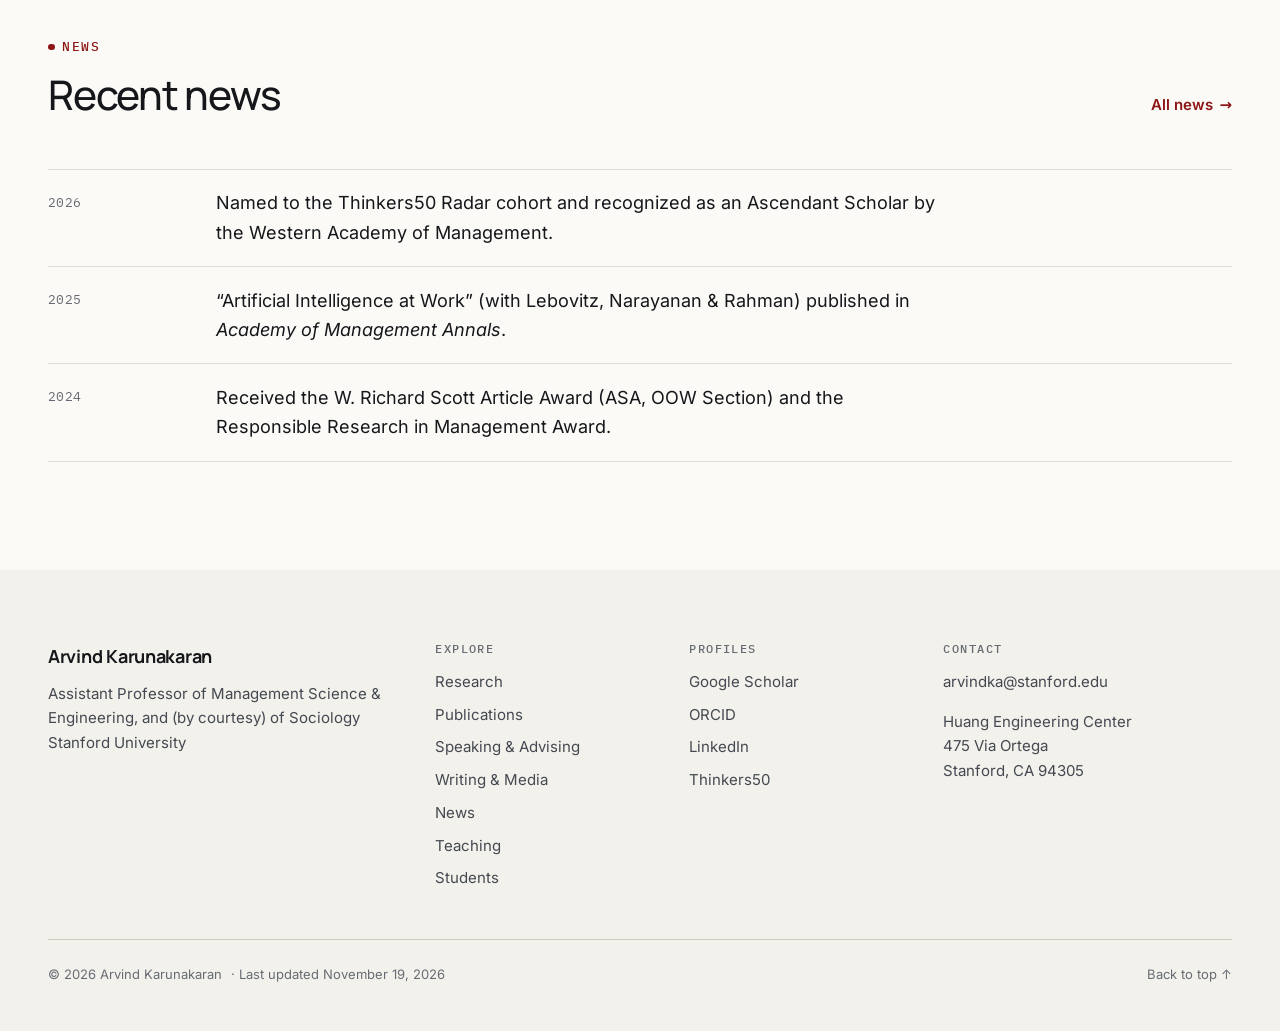
==== commit 24658c30: "Publish 0da6923d619a4b4d7dcd0289bffb7eb45f6e0103 0da6923d619a4b4d7dcd0289bffb7eb45f6e0103" ====
--- a/index.html
+++ b/index.html
@@ -234,7 +234,7 @@
     </div>
   </div>
   <div class="container footer-base">
-    <p>© 2026 Arvind Karunakaran <!-- BUILD-DATE --></p>
+    <p>© 2026 Arvind Karunakaran <span class="build-date">Last updated November 19, 2026</span></p>
     <p><a href="#top">Back to top ↑</a></p>
   </div>
 </footer>
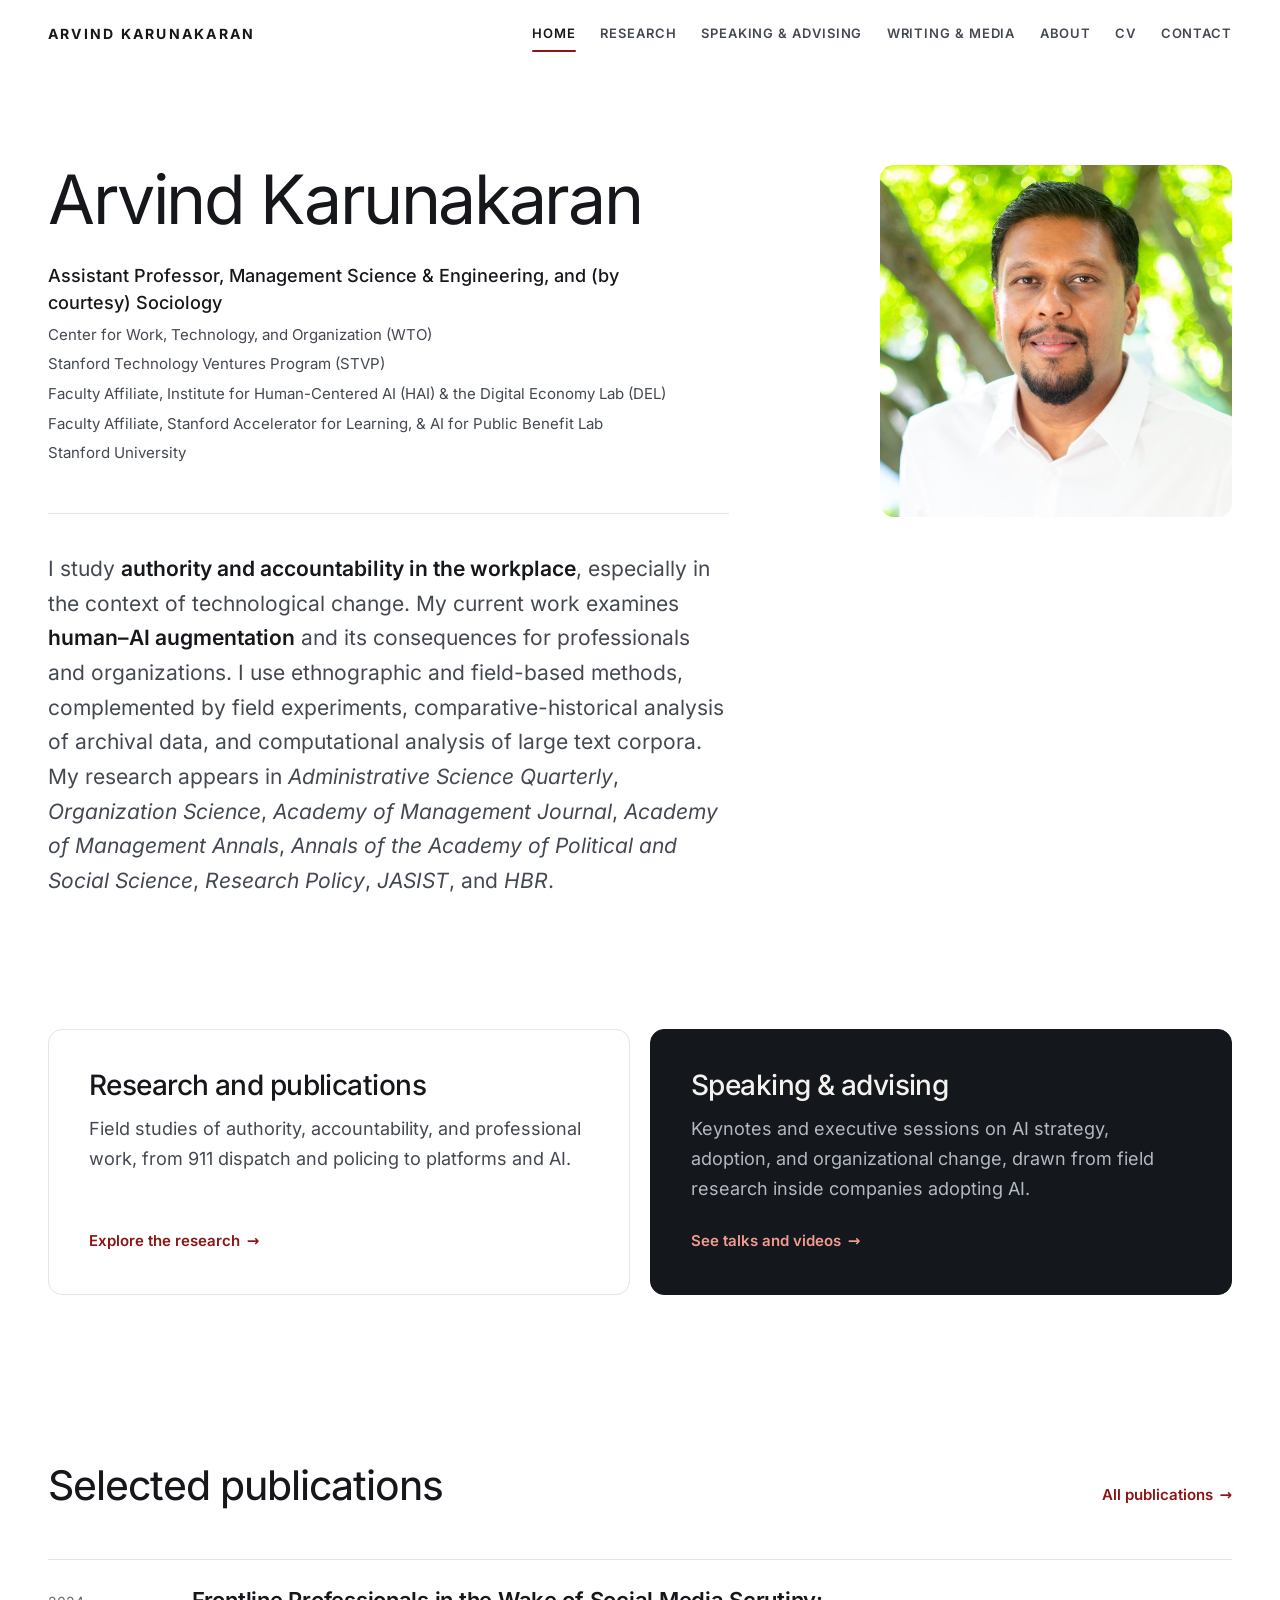
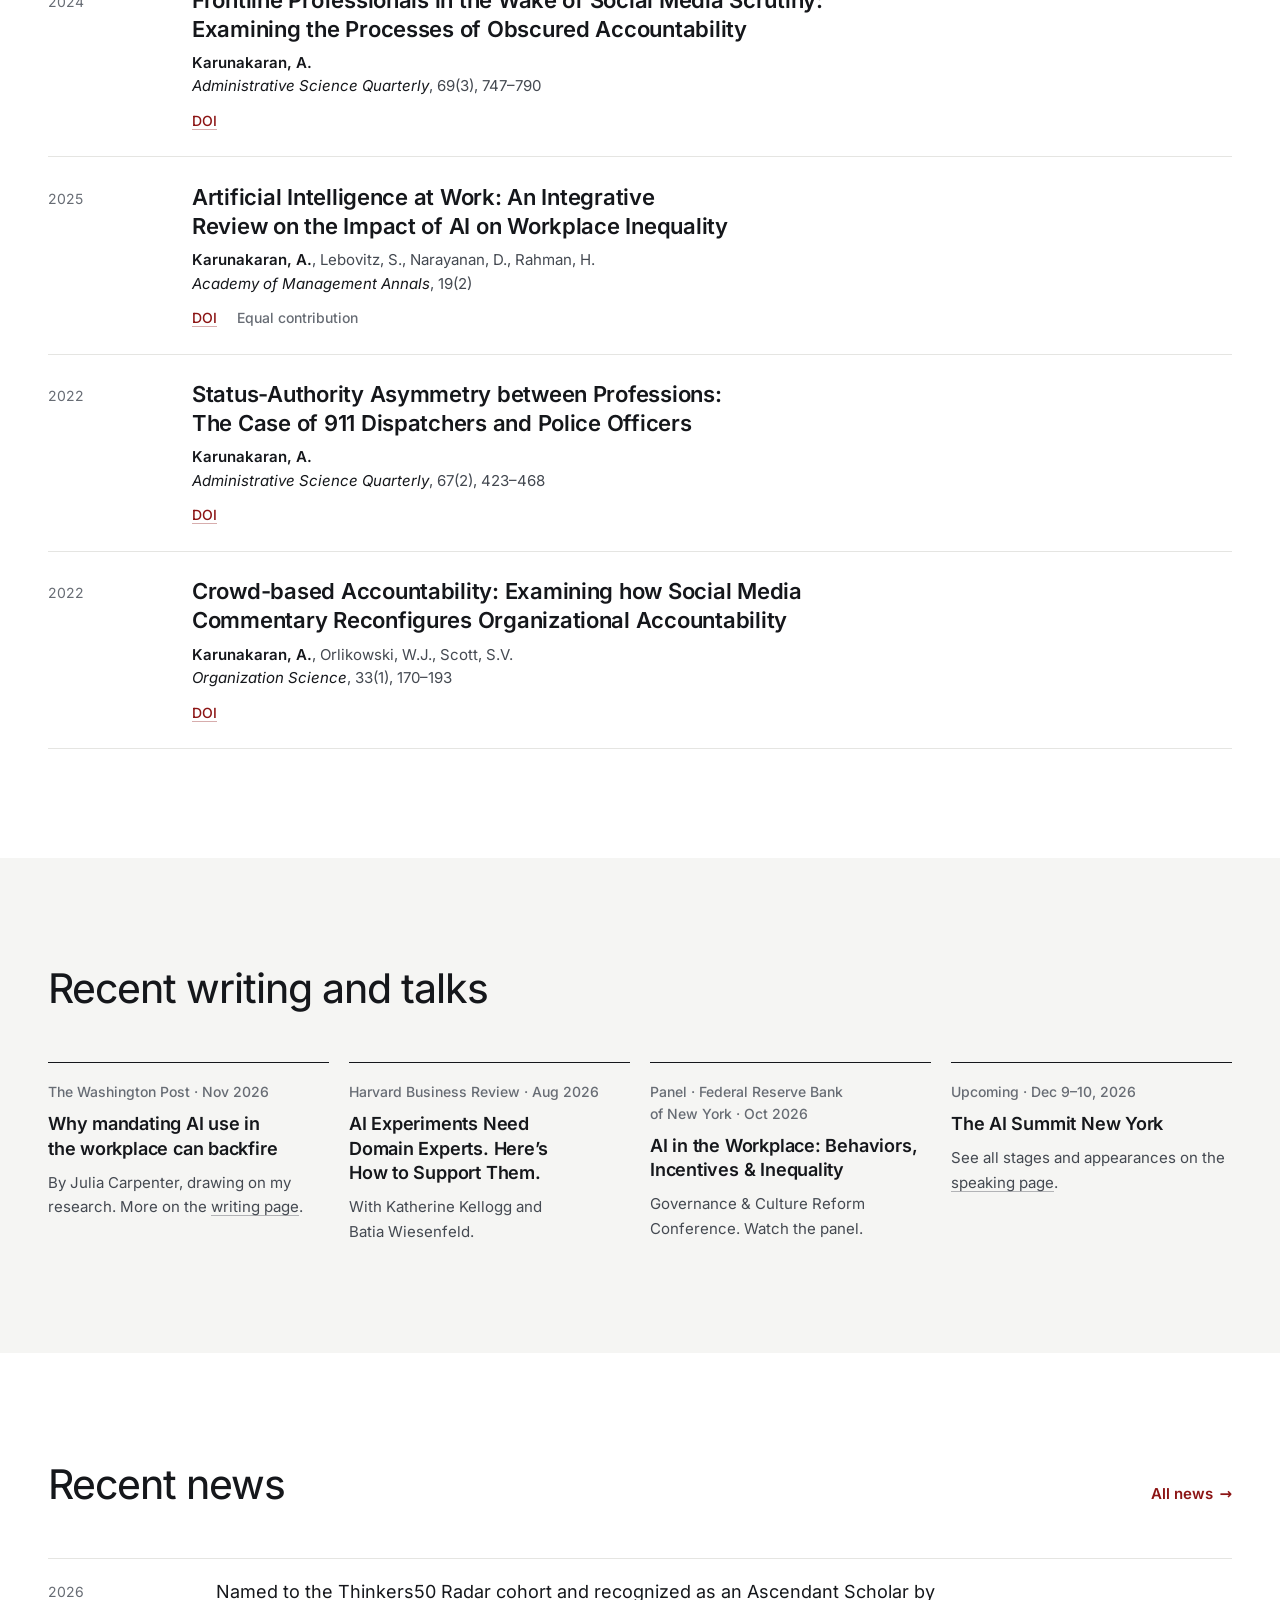
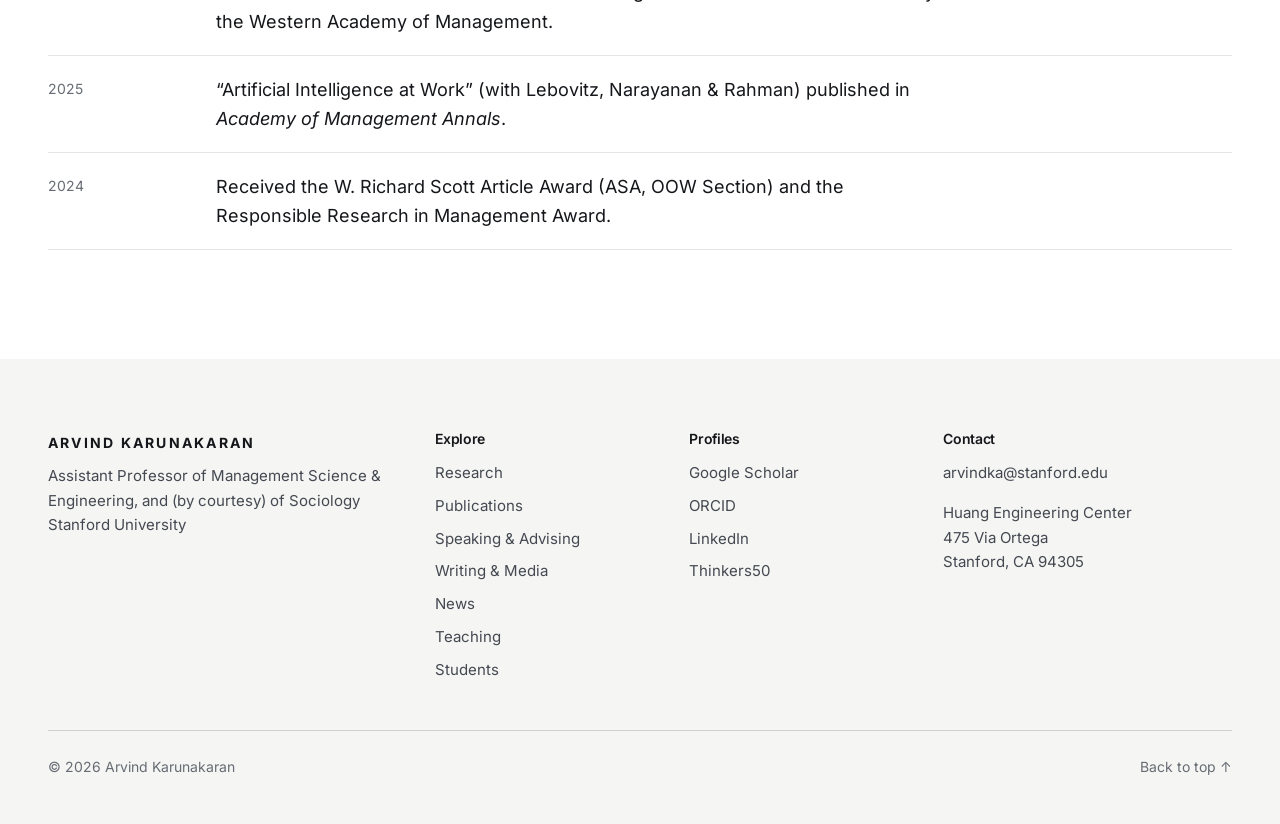
==== commit ce20985e: "Clean, professional redesign: remove eyebrow kickers on every page, one font family (Inter; Manrope " ====
--- a/index.html
+++ b/index.html
@@ -65,7 +65,6 @@
 
   <section class="container intro" aria-labelledby="name">
     <div>
-      <p class="eyebrow">Stanford University</p>
       <h1 id="name">Arvind Karunakaran</h1>
       <ul class="titles">
         <li>Assistant Professor, Management Science &amp; Engineering, and (by courtesy) Sociology</li>
@@ -73,6 +72,7 @@
         <li>Stanford Technology Ventures Program (STVP)</li>
         <li>Faculty Affiliate, Institute for Human-Centered AI (HAI) &amp; the Digital Economy Lab (DEL)</li>
         <li>Faculty Affiliate, Stanford Accelerator for Learning, &amp; AI for Public Benefit Lab</li>
+        <li>Stanford University</li>
       </ul>
       <p class="statement">I study <strong>authority and accountability in the workplace</strong>, especially in the context of technological change. My current work examines <strong>human–AI augmentation</strong> and its consequences for professionals and organizations. I use ethnographic and field-based methods, complemented by field experiments, comparative-historical analysis of archival data, and computational analysis of large text corpora. My research appears in <em>Administrative Science Quarterly</em>, <em>Organization Science</em>, <em>Academy of Management Journal</em>, <em>Academy of Management Annals</em>, <em>Annals of the Academy of Political and Social Science</em>, <em>Research Policy</em>, <em>JASIST</em>, and <em>HBR</em>.</p>
     </div>
@@ -85,13 +85,11 @@
   <section class="container section--tight" aria-label="Where to go next">
     <div class="doors">
       <a class="door" href="research.html">
-        <p class="eyebrow">For scholars &amp; students</p>
         <h2>Research and publications</h2>
         <p>Field studies of authority, accountability, and professional work, from 911 dispatch and policing to platforms and AI.</p>
         <span class="more">Explore the research</span>
       </a>
       <a class="door door--night" href="speaking.html">
-        <p class="eyebrow">For leaders &amp; event organizers</p>
         <h2>Speaking &amp; advising</h2>
         <p>Keynotes and executive sessions on AI strategy, adoption, and organizational change, drawn from field research inside companies adopting AI.</p>
         <span class="more">See talks and videos</span>
@@ -103,7 +101,6 @@
     <div class="container">
       <div class="section-head section-head--row">
         <div>
-          <p class="eyebrow">Research</p>
           <h2 id="selected-publications">Selected publications</h2>
         </div>
         <a class="more" href="research.html#publications">All publications</a>
@@ -152,7 +149,6 @@
   <section class="section band-alt" aria-labelledby="now">
     <div class="container">
       <div class="section-head">
-        <p class="eyebrow">Now</p>
         <h2 id="now">Recent writing and talks</h2>
       </div>
       <div class="now-grid">
@@ -184,7 +180,6 @@
     <div class="container">
       <div class="section-head section-head--row">
         <div>
-          <p class="eyebrow">News</p>
           <h2 id="recent-news">Recent news</h2>
         </div>
         <a class="more" href="news.html">All news</a>
@@ -234,7 +229,7 @@
     </div>
   </div>
   <div class="container footer-base">
-    <p>© 2026 Arvind Karunakaran <span class="build-date">Last updated November 19, 2026</span></p>
+    <p>© 2026 Arvind Karunakaran <!-- BUILD-DATE --></p>
     <p><a href="#top">Back to top ↑</a></p>
   </div>
 </footer>
--- a/css/site.css
+++ b/css/site.css
@@ -1,25 +1,23 @@
 /* ==========================================================================
    site.css · Academic × Speaker design system
-   Modern minimal sans. One token set, two registers:
+   Clean, editorial sans: one family (Inter), sentence-case labels, no decorative
+   kickers or dots. One token set, two registers:
    - Scholarly pages: quiet, narrow measure, lists and rules.
    - Speaking page: full-bleed bands, larger type, cards, media.
    ========================================================================== */
 
 /* ---------- Fonts (self-hosted, latin subset, OFL) ---------- */
-@font-face { font-family: "Manrope"; src: url("../fonts/manrope-latin-wght-normal.woff2") format("woff2"); font-weight: 200 800; font-style: normal; font-display: swap; }
 @font-face { font-family: "Inter"; src: url("../fonts/inter-latin-wght-normal.woff2") format("woff2"); font-weight: 100 900; font-style: normal; font-display: swap; }
 @font-face { font-family: "Inter"; src: url("../fonts/inter-latin-wght-italic.woff2") format("woff2"); font-weight: 100 900; font-style: italic; font-display: swap; }
-@font-face { font-family: "IBM Plex Mono"; src: url("../fonts/ibm-plex-mono-latin-400-normal.woff2") format("woff2"); font-weight: 400; font-style: normal; font-display: swap; }
-@font-face { font-family: "IBM Plex Mono"; src: url("../fonts/ibm-plex-mono-latin-500-normal.woff2") format("woff2"); font-weight: 500; font-style: normal; font-display: swap; }
 
 /* ---------- Tokens ---------- */
 :root {
-  --font-display: "Manrope", ui-sans-serif, system-ui, -apple-system, "Segoe UI", Roboto, sans-serif;
+  --font-display: "Inter", ui-sans-serif, system-ui, -apple-system, "Segoe UI", Roboto, sans-serif;
   --font-body: "Inter", ui-sans-serif, system-ui, -apple-system, "Segoe UI", Roboto, sans-serif;
-  --font-mono: "IBM Plex Mono", ui-monospace, SFMono-Regular, Menlo, Consolas, monospace;
-
-  --fs-micro: 0.75rem;                                       /* 12px  chips */
-  --fs-meta: 0.8125rem;                                      /* 13px  eyebrows, dates */
+  --font-mono: var(--font-body);   /* labels and dates use the body face (no monospace) */
+
+  --fs-micro: 0.8125rem;                                     /* 13px  small labels */
+  --fs-meta: 0.875rem;                                       /* 14px  dates, meta */
   --fs-small: 0.9375rem;                                     /* 15px  secondary text */
   --fs-body: clamp(1.0625rem, 1rem + 0.2vw, 1.125rem);       /* 17→18px */
   --fs-lead: clamp(1.1875rem, 1.05rem + 0.55vw, 1.4375rem);  /* 19→23px */
@@ -32,14 +30,14 @@
   --lh-snug: 1.35;
   --lh-tight: 1.1;
 
-  --paper: #FBFAF7;
-  --paper-2: #F3F1EC;
+  --paper: #FFFFFF;
+  --paper-2: #F5F5F3;
   --card: #FFFFFF;
   --ink: #15171B;
   --ink-2: #444951;
   --ink-3: #676C74;
-  --rule: #E2DED6;
-  --rule-strong: #CFCAC0;
+  --rule: #E5E5E2;
+  --rule-strong: #CFCFCB;
   --accent: #8C1515;          /* Stanford cardinal */
   --accent-strong: #6F0F0F;
   --accent-soft: #F5E8E6;
@@ -63,7 +61,7 @@
 }
 /* Phones: secondary text (card descriptions, author lines, list notes) goes from 15px to 16px,
    and chips, labels and dates from 12-13px to 13-14px, so they stay readable at arm's length. */
-@media (max-width: 599px) { :root { --fs-small: 1rem; --fs-micro: .8125rem; --fs-meta: .875rem; } }
+@media (max-width: 599px) { :root { --fs-small: 1rem; --fs-micro: .875rem; --fs-meta: .9375rem; } }
 
 /* ---------- Base ---------- */
 *, *::before, *::after { box-sizing: border-box; }
@@ -115,8 +113,8 @@
   margin: 0;
   text-wrap: balance;
 }
-h1 { font-size: var(--fs-h1); font-weight: 500; letter-spacing: -0.035em; }
-h2 { font-size: var(--fs-h2); font-weight: 500; letter-spacing: -0.03em; }
+h1 { font-size: var(--fs-h1); font-weight: 400; letter-spacing: -0.03em; }
+h2 { font-size: var(--fs-h2); font-weight: 450; letter-spacing: -0.025em; }
 h3 { font-size: var(--fs-h3); font-weight: 600; line-height: var(--lh-snug); letter-spacing: -0.012em; }
 h4 { font-size: 1rem; font-weight: 600; letter-spacing: -0.005em; }
 p, li, dd { text-wrap: pretty; }
@@ -164,24 +162,17 @@
 .stack > * + * { margin-top: var(--stack, 1rem); }
 
 /* ---------- Type helpers ---------- */
-.eyebrow {
-  display: inline-flex; align-items: center; gap: .6em;
-  margin: 0 0 1.1rem;
-  font-family: var(--font-mono); font-size: var(--fs-meta); font-weight: 500;
-  letter-spacing: .12em; text-transform: uppercase; line-height: 1.3;
-  color: var(--accent);
-}
-.eyebrow::before { content: ""; flex: none; width: .5em; height: .5em; border-radius: 50%; background: currentColor; }
-.band-night .eyebrow { color: var(--accent-on-night); }
-.mono { font-family: var(--font-mono); font-size: var(--fs-meta); letter-spacing: .04em; }
-.label { font-family: var(--font-mono); font-size: var(--fs-micro); font-weight: 500; letter-spacing: .1em; text-transform: uppercase; color: var(--ink-3); }
+.eyebrow { margin: 0 0 1rem; font-size: var(--fs-meta); font-weight: 600; color: var(--ink-3); }   /* not used on pages; kept for one-offs */
+.band-night .eyebrow { color: var(--on-night-2); }
+.mono { font-size: var(--fs-meta); }
+.label { font-size: var(--fs-meta); font-weight: 500; color: var(--ink-3); }
 .band-night .label { color: var(--on-night-2); }
 .lead { font-size: var(--fs-lead); line-height: 1.55; color: var(--ink-2); }
 .lead strong { color: var(--ink); font-weight: 600; }
 .band-night .lead { color: var(--on-night-2); }
 .band-night .lead strong { color: var(--on-night); }
-.display { font-family: var(--font-display); font-size: var(--fs-display); font-weight: 300; line-height: 1.04; letter-spacing: -0.04em; }
-.display strong { font-weight: 700; }
+.display { font-family: var(--font-display); font-size: var(--fs-display); font-weight: 350; line-height: 1.06; letter-spacing: -0.035em; }
+.display strong { font-weight: 600; }
 .hl { color: var(--accent); font-style: normal; }
 .band-night .hl { color: var(--accent-on-night); }
 
@@ -232,15 +223,14 @@
 
 .chip {
   display: inline-flex; align-items: center; gap: .4em;
-  padding: .38em .7em; border-radius: 6px; border: 1px solid var(--rule);
-  background: var(--card); color: var(--ink-2);
-  font-family: var(--font-mono); font-size: var(--fs-micro); font-weight: 500; letter-spacing: .07em; text-transform: uppercase; line-height: 1.2;
+  font-size: var(--fs-meta); font-weight: 500; line-height: 1.4; color: var(--ink-2);
   text-decoration: none;
 }
-a.chip:hover { border-color: var(--accent); color: var(--accent); }
-.chip--note { background: var(--paper-2); border-color: transparent; color: var(--ink-3); }
-.chip--accent { background: var(--accent-soft); border-color: transparent; color: var(--accent); }
-.chips { display: flex; flex-wrap: wrap; gap: .5rem; }
+a.chip { color: var(--accent); text-decoration: underline; text-decoration-color: color-mix(in srgb, currentColor 35%, transparent); text-underline-offset: .22em; }
+a.chip:hover { color: var(--accent-strong); text-decoration-color: currentColor; }
+.chip--note { color: var(--ink-3); }
+.chip--accent { margin-left: .6rem; padding: .15em .55em; border-radius: 999px; background: var(--accent-soft); color: var(--accent); font-size: var(--fs-micro); font-weight: 600; }
+.chips { display: flex; flex-wrap: wrap; align-items: baseline; gap: .35rem 1.25rem; }
 
 /* ---------- Header & nav ---------- */
 .site-header {
@@ -259,11 +249,11 @@
 }
 .site-header.is-scrolled, .has-subnav .site-header { border-bottom-color: var(--rule); }
 .header-inner { display: flex; align-items: center; justify-content: space-between; gap: 1.5rem; height: var(--header-h); }
-.wordmark { font-family: var(--font-display); font-size: 1.125rem; font-weight: 700; letter-spacing: -0.015em; color: var(--ink); text-decoration: none; white-space: nowrap; }
+.wordmark { font-family: var(--font-body); font-size: .875rem; font-weight: 700; letter-spacing: .16em; text-transform: uppercase; color: var(--ink); text-decoration: none; white-space: nowrap; }
 .wordmark:hover { color: var(--ink); }
 .header-inner .wordmark { padding-block: .6rem; min-width: 0; white-space: normal; line-height: 1.15; }   /* 44px+ tap target; wraps only if text is enlarged */
 .nav ul { display: flex; align-items: center; gap: clamp(1rem, 1.9vw, 1.9rem); list-style: none; }
-.nav a { position: relative; display: block; padding: .5rem 0; font-size: .9375rem; font-weight: 500; color: var(--ink-2); text-decoration: none; white-space: nowrap; }
+.nav a { position: relative; display: block; padding: .5rem 0; font-size: .8125rem; font-weight: 600; letter-spacing: .07em; text-transform: uppercase; color: var(--ink-2); text-decoration: none; white-space: nowrap; }
 .nav a:hover { color: var(--ink); }
 .nav a[aria-current="page"] { color: var(--ink); }
 .nav a[aria-current="page"]::after { content: ""; position: absolute; left: 0; right: 0; bottom: .05rem; height: 2px; border-radius: 2px; background: var(--accent); }
@@ -303,7 +293,7 @@
   .nav.is-open { visibility: visible; opacity: 1; transform: none; transition: opacity .2s ease, transform .2s ease; }
   .nav ul { flex-direction: column; align-items: stretch; gap: 0; }
   .nav li + li { border-top: 1px solid var(--rule); }
-  .nav a { padding: 1rem 0; font-size: 1.0625rem; }
+  .nav a { padding: 1rem 0; font-size: 1.0625rem; font-weight: 500; letter-spacing: 0; text-transform: none; }
   .nav a[aria-current="page"] { font-weight: 600; }
   .nav a[aria-current="page"]::after { left: auto; right: 0; top: 50%; bottom: auto; width: .45rem; height: .45rem; border-radius: 50%; transform: translateY(-50%); }
   .nav a:focus-visible { outline-offset: -2px; }
@@ -322,7 +312,7 @@
 .footer-grid .footer-id { grid-column: span 1; }
 @media (min-width: 900px) { .footer-grid { grid-template-columns: 1.6fr 1fr 1fr 1.3fr; } }
 .footer-id .wordmark { display: inline-block; margin-bottom: .6rem; }
-.footer-h { margin: 0 0 .9rem; font-family: var(--font-mono); font-size: var(--fs-micro); font-weight: 500; letter-spacing: .12em; text-transform: uppercase; color: var(--ink-3); }
+.footer-h { margin: 0 0 .9rem; font-size: var(--fs-meta); font-weight: 600; color: var(--ink); }
 .footer-grid ul { list-style: none; display: grid; gap: .5rem; }
 .footer-grid a { text-decoration: none; }
 .footer-grid a:hover { text-decoration: underline; }
@@ -357,7 +347,7 @@
 /* ---------- Home ---------- */
 .intro { display: grid; gap: clamp(2rem, 5vw, 4.5rem); align-items: start; padding-block: clamp(3rem, 2rem + 5vw, 6.5rem) clamp(2.5rem, 2rem + 3vw, 4.5rem); }
 @media (min-width: 860px) { .intro { grid-template-columns: minmax(0, 1.55fr) minmax(0, 1fr); } }
-.intro h1 { font-size: clamp(2.75rem, 1.8rem + 4vw, 5rem); font-weight: 500; letter-spacing: -0.045em; line-height: 1; }
+.intro h1 { font-size: clamp(2.6rem, 1.7rem + 3.2vw, 4.25rem); font-weight: 400; letter-spacing: -0.035em; line-height: 1.02; }
 .titles { list-style: none; display: grid; gap: .45rem; margin-top: 1.75rem; font-size: var(--fs-small); line-height: 1.5; color: var(--ink-2); }
 .titles li:first-child { font-size: var(--fs-body); color: var(--ink); font-weight: 500; }
 .portrait { margin: 0; order: -1; justify-self: start; width: min(42%, 10rem); }
@@ -375,10 +365,9 @@
   transition: transform .2s ease, box-shadow .2s ease, border-color .2s ease;
 }
 .door:hover { color: var(--ink); transform: translateY(-2px); box-shadow: var(--shadow); border-color: var(--rule-strong); }
-.door h2 { font-size: clamp(1.375rem, 1.2rem + .7vw, 1.75rem); font-weight: 600; letter-spacing: -0.025em; }
+.door h2 { font-size: clamp(1.375rem, 1.2rem + .7vw, 1.75rem); font-weight: 500; letter-spacing: -0.02em; }
 .door p { color: var(--ink-2); margin: 0; }
 .door .more { margin-top: auto; padding-top: .75rem; }
-.door .eyebrow { margin-bottom: .25rem; }
 .door--night { background: var(--night); border-color: var(--night); color: var(--on-night); }
 .door--night:hover { color: var(--on-night); border-color: var(--night); }
 .door--night p { color: var(--on-night-2); }
@@ -409,7 +398,6 @@
 .def p { color: var(--ink-2); font-size: var(--fs-small); line-height: 1.6; margin: 0; }
 .band-night .def { border-top-color: var(--rule-night); }
 .band-night .def p { color: var(--on-night-2); }
-.def .num { display: block; margin-bottom: .75rem; font-family: var(--font-mono); font-size: var(--fs-micro); letter-spacing: .1em; color: var(--accent); }
 .band-night .def .num { color: var(--accent-on-night); }
 
 /* ---------- Publications ---------- */
@@ -423,7 +411,7 @@
 .filter:hover { border-color: var(--ink); color: var(--ink); }
 .filter[aria-pressed="true"] { background: var(--ink); border-color: var(--ink); color: var(--paper); }
 /* Dimmed with tokens, not opacity: 70% opacity put the 12px count at 3.8:1 on stone (below AA) */
-.filter .count { margin-left: .35em; font-family: var(--font-mono); font-size: .75rem; color: var(--ink-3); }
+.filter .count { margin-left: .35em; font-size: .8125rem; color: var(--ink-3); }
 .filter[aria-pressed="true"] .count { color: var(--on-night-2); }
 @media (pointer: coarse) { .filter { min-height: 2.75rem; padding-inline: 1.15em; } }
 
@@ -432,7 +420,7 @@
 /* 7rem fits the longest year labels ("Forthcoming", "Conditionally / accepted") inside their column */
 @media (min-width: 760px) { .pub { grid-template-columns: 7rem minmax(0, 1fr); } }
 .pub[hidden] { display: none; }
-.pub-year { font-family: var(--font-mono); font-size: var(--fs-meta); color: var(--ink-3); padding-top: .3rem; }
+.pub-year { font-size: var(--fs-meta); color: var(--ink-3); padding-top: .25rem; }
 .pub-title { font-size: var(--fs-h3); font-weight: 600; line-height: 1.32; letter-spacing: -0.012em; margin-bottom: .45rem; max-width: 46rem; }
 .pub-title a { text-decoration: none; }
 .pub-title a:hover { color: var(--accent); }
@@ -443,10 +431,10 @@
 .pub-note { margin-top: .75rem; font-size: var(--fs-small); color: var(--ink-2); max-width: 44rem; }
 /* Awards under a paper: a short list, the rest folded into a native <details> */
 .pub-awards { margin-top: 1rem; max-width: 46rem; }
-.pub-awards-h { margin: 0 0 .4rem; font-family: var(--font-mono); font-size: var(--fs-micro); font-weight: 500; letter-spacing: .1em; text-transform: uppercase; color: var(--accent); }
-.pub-awards ul { list-style: none; margin: 0; padding: 0; display: grid; gap: .3rem; }
-.pub-awards li { position: relative; padding-left: 1.05rem; font-size: var(--fs-small); line-height: 1.5; color: var(--ink-2); }
-.pub-awards li::before { content: ""; position: absolute; left: .1rem; top: .62em; width: .4rem; height: .4rem; border-radius: 50%; background: var(--accent); }
+.pub-awards-h { margin: 0 0 .35rem; font-size: var(--fs-meta); font-weight: 600; color: var(--ink); }
+.pub-awards ul { margin: 0; padding-left: 1.1rem; display: grid; gap: .25rem; }
+.pub-awards li { font-size: var(--fs-small); line-height: 1.5; color: var(--ink-2); }
+.pub-awards li::marker { color: var(--ink-3); }
 .pub-awards-more { margin-top: .3rem; }
 .pub-awards-more > ul { margin-top: .3rem; }
 .pub-awards-more summary { display: inline-flex; align-items: center; gap: .45em; min-height: 2rem; cursor: pointer; list-style: none; color: var(--accent); font-weight: 600; font-size: var(--fs-small); }
@@ -462,7 +450,7 @@
 .dated { list-style: none; border-top: 1px solid var(--rule); }
 .dated li { display: grid; gap: .25rem 2rem; padding: 1.15rem 0; border-bottom: 1px solid var(--rule); }
 @media (min-width: 700px) { .dated li { grid-template-columns: 8.5rem minmax(0, 1fr); } }
-.dated time, .dated .when { font-family: var(--font-mono); font-size: var(--fs-meta); color: var(--ink-3); padding-top: .2rem; letter-spacing: .03em; }
+.dated time, .dated .when { font-size: var(--fs-meta); color: var(--ink-3); padding-top: .15rem; }
 .dated .what { color: var(--ink); max-width: 46rem; }
 .dated .what p { margin: .2rem 0 0; color: var(--ink-2); font-size: var(--fs-small); }
 .dated .chip { margin-left: .5rem; vertical-align: .1em; }
@@ -474,7 +462,7 @@
 .kv { display: grid; gap: 0; border-top: 1px solid var(--rule); }
 .kv > div { display: grid; gap: .2rem 2rem; padding: 1.1rem 0; border-bottom: 1px solid var(--rule); }
 @media (min-width: 700px) { .kv > div { grid-template-columns: 10rem minmax(0, 1fr); } }
-.kv dt { font-family: var(--font-mono); font-size: var(--fs-micro); font-weight: 500; letter-spacing: .1em; text-transform: uppercase; color: var(--ink-3); padding-top: .3rem; }
+.kv dt { font-size: var(--fs-meta); font-weight: 600; color: var(--ink-3); padding-top: .15rem; }
 .kv dd { margin: 0; }
 
 /* ---------- Simple list with rules (courses, appointments) ---------- */
@@ -500,7 +488,7 @@
 .s-hero-copy .actions { margin-top: 2.25rem; }
 .s-hero-media { position: relative; height: clamp(20rem, 100vw, 78vh); background: var(--night-2); }
 .s-hero-media img { position: absolute; inset: 0; width: 100%; height: 100%; object-fit: cover; object-position: 50% 18%; }
-.creds { list-style: none; display: flex; flex-wrap: wrap; gap: .55rem 1.5rem; margin-top: 2.75rem; padding-top: 1.5rem; border-top: 1px solid var(--rule-night); font-family: var(--font-mono); font-size: var(--fs-micro); font-weight: 500; letter-spacing: .1em; text-transform: uppercase; color: var(--on-night-2); max-width: 36rem; }
+.creds { list-style: none; display: flex; flex-wrap: wrap; gap: .55rem 1.5rem; margin-top: 2.75rem; padding-top: 1.5rem; border-top: 1px solid var(--rule-night); font-size: var(--fs-meta); font-weight: 500; color: var(--on-night-2); max-width: 36rem; }
 @media (min-width: 900px) {
   .s-hero-grid { grid-template-columns: minmax(0, 1.3fr) minmax(0, 1fr); min-height: min(86vh, 48rem); }
   .s-hero-copy { align-self: center; padding-left: max(var(--gutter), calc((100vw - var(--container)) / 2)); padding-right: clamp(2rem, 4vw, 4rem); }
@@ -575,7 +563,6 @@
 .talks { display: grid; gap: 1.25rem; grid-template-columns: repeat(auto-fill, minmax(min(100%, 21rem), 1fr)); counter-reset: talk; }
 .talk { display: flex; flex-direction: column; gap: .9rem; padding: clamp(1.5rem, 1.1rem + 1.4vw, 2.1rem); background: var(--card); border: 1px solid var(--rule); border-radius: var(--radius); transition: border-color .2s ease, box-shadow .2s ease; }
 .talk:hover { border-color: var(--rule-strong); box-shadow: var(--shadow); }
-.talk-num { font-family: var(--font-display); font-size: 3.25rem; font-weight: 300; line-height: 1; letter-spacing: -0.05em; color: var(--accent); margin-bottom: .6rem; }
 .talk h3 { font-size: clamp(1.25rem, 1.15rem + .4vw, 1.5rem); font-weight: 600; letter-spacing: -0.02em; line-height: 1.22; }
 .talk-sub { margin: -.35rem 0 0; font-family: var(--font-display); font-size: 1.0625rem; font-weight: 500; line-height: 1.35; color: var(--ink-3); }
 .talk p.desc { margin: 0; font-size: var(--fs-small); line-height: 1.62; color: var(--ink-2); }
@@ -658,7 +645,7 @@
 .format-list { list-style: none; border-top: 1px solid var(--rule); }
 .format-list li { display: grid; grid-template-columns: minmax(0, 1fr) auto; gap: .35rem 1.5rem; padding: 1.5rem 0; border-bottom: 1px solid var(--rule); }
 .format-list h3 { font-size: 1.1875rem; }
-.format-list .dur { font-family: var(--font-mono); font-size: var(--fs-meta); color: var(--accent); white-space: nowrap; padding-top: .2rem; }
+.format-list .dur { font-size: var(--fs-meta); font-weight: 500; color: var(--ink-3); white-space: nowrap; padding-top: .2rem; }
 .format-list p { grid-column: 1 / -1; margin: 0; color: var(--ink-2); }
 
 /* ---------- Speaking: catalog ---------- */
@@ -673,7 +660,7 @@
 
 /* ---------- Speaking: venues & gallery ---------- */
 .venues { list-style: none; display: grid; grid-template-columns: repeat(auto-fill, minmax(min(100%, 15rem), 1fr)); column-gap: 2rem; border-top: 1px solid var(--rule); }
-.venues li { padding: .8rem 0; border-bottom: 1px solid var(--rule); font-family: var(--font-display); font-size: clamp(1.0625rem, 1rem + .3vw, 1.1875rem); font-weight: 600; letter-spacing: -0.012em; line-height: 1.35; color: var(--ink); }
+.venues li { padding: .8rem 0; border-bottom: 1px solid var(--rule); font-family: var(--font-display); font-size: clamp(1.0625rem, 1rem + .3vw, 1.1875rem); font-weight: 500; letter-spacing: -0.01em; line-height: 1.35; color: var(--ink); }
 
 .gallery { display: grid; gap: .75rem; grid-template-columns: repeat(2, minmax(0, 1fr)); grid-auto-rows: clamp(9rem, 22vw, 15rem); margin-top: clamp(3rem, 6vw, 4.5rem); }
 .gallery figure { position: relative; margin: 0; overflow: hidden; border-radius: var(--radius-sm); background: var(--rule); }
@@ -735,9 +722,8 @@
 @media (min-width: 960px) { .cta-grid { grid-template-columns: minmax(0, 1.4fr) minmax(0, 1fr); } }
 .cta h2 { font-size: clamp(2rem, 1.4rem + 2.6vw, 3.5rem); font-weight: 300; letter-spacing: -0.04em; line-height: 1.06; }
 .cta h2 strong { font-weight: 700; }
-.cta-checklist { list-style: none; display: grid; grid-template-columns: repeat(2, minmax(0, 1fr)); gap: .6rem 1.5rem; margin: 1.5rem 0 2rem; font-family: var(--font-mono); font-size: var(--fs-meta); letter-spacing: .06em; text-transform: uppercase; color: var(--on-night-2); }
+.cta-checklist { list-style: none; display: grid; grid-template-columns: repeat(2, minmax(0, 1fr)); gap: .6rem 1.5rem; margin: 1.5rem 0 2rem; font-size: var(--fs-small); color: var(--on-night-2); }
 .cta-checklist li { display: flex; align-items: center; gap: .6rem; padding-top: .7rem; border-top: 1px solid var(--rule-night); }
-.cta-checklist li::before { content: ""; width: .45rem; height: .45rem; border-radius: 50%; background: var(--accent-on-night); flex: none; }
 .cta-email { display: inline-flex; flex-wrap: wrap; align-items: center; gap: .5rem .75rem; margin: 1.25rem 0 0 1rem; font-size: var(--fs-small); color: var(--on-night-2); vertical-align: middle; }
 /* Narrow phones: the address wraps under the button, so drop the indent that only makes sense beside it */
 @media (max-width: 479px) { .cta-email { display: flex; margin: 1rem 0 0; } }
@@ -746,14 +732,14 @@
 .entries { list-style: none; border-top: 1px solid var(--rule); }
 .entry { display: grid; gap: .4rem 2rem; padding: 1.75rem 0; border-bottom: 1px solid var(--rule); }
 @media (min-width: 760px) { .entry { grid-template-columns: 11rem minmax(0, 1fr); } }
-.entry .when { font-family: var(--font-mono); font-size: var(--fs-meta); color: var(--ink-3); padding-top: .25rem; }
+.entry .when { font-size: var(--fs-meta); color: var(--ink-3); padding-top: .2rem; }
 .entry .label { color: var(--accent); }
 .entry h3 { font-size: clamp(1.1875rem, 1.1rem + .45vw, 1.4375rem); line-height: 1.3; margin: .35rem 0 .5rem; max-width: 44rem; }
 .entry h3 a { text-decoration: none; }
 .entry h3 a:hover { color: var(--accent); }
 .entry p { margin: 0; color: var(--ink-2); font-size: var(--fs-small); max-width: 38rem; }   /* about 80 characters a line */
 .entry .more { margin-top: .75rem; }
-.outlets { list-style: none; display: flex; flex-wrap: wrap; gap: .75rem 2.25rem; font-family: var(--font-display); font-weight: 700; font-size: clamp(1.0625rem, .95rem + .5vw, 1.375rem); letter-spacing: -0.01em; color: var(--ink-3); }
+.outlets { list-style: none; display: flex; flex-wrap: wrap; gap: .75rem 2.25rem; font-family: var(--font-display); font-weight: 600; font-size: clamp(1.0625rem, .95rem + .5vw, 1.375rem); letter-spacing: -0.01em; color: var(--ink-3); }
 
 /* ---------- Misc ---------- */
 .callout { padding: clamp(1.25rem, 1rem + 1vw, 1.75rem); border-radius: var(--radius); background: var(--paper-2); color: var(--ink-2); font-size: var(--fs-small); }
@@ -769,8 +755,8 @@
 .pt-0 { padding-top: 0 !important; }
 .mt-s { margin-top: 1.1rem; }
 .mt-m { margin-top: 1.25rem; }
-.note { font-family: var(--font-mono); font-size: var(--fs-meta); letter-spacing: .02em; color: var(--ink-3); }
-.list-label { display: block; margin: 0 0 .75rem; font-family: var(--font-mono); font-size: var(--fs-micro); font-weight: 500; letter-spacing: .1em; text-transform: uppercase; color: var(--ink-3); }
+.note { font-size: var(--fs-meta); color: var(--ink-3); }
+.list-label { display: block; margin: 0 0 .75rem; font-size: var(--fs-small); font-weight: 600; letter-spacing: 0; color: var(--ink); }
 .list-label.gap-top { margin-top: clamp(2.25rem, 4vw, 3rem); }
 .build-date { margin-left: .4em; white-space: nowrap; }
 .build-date::before { content: "· "; }
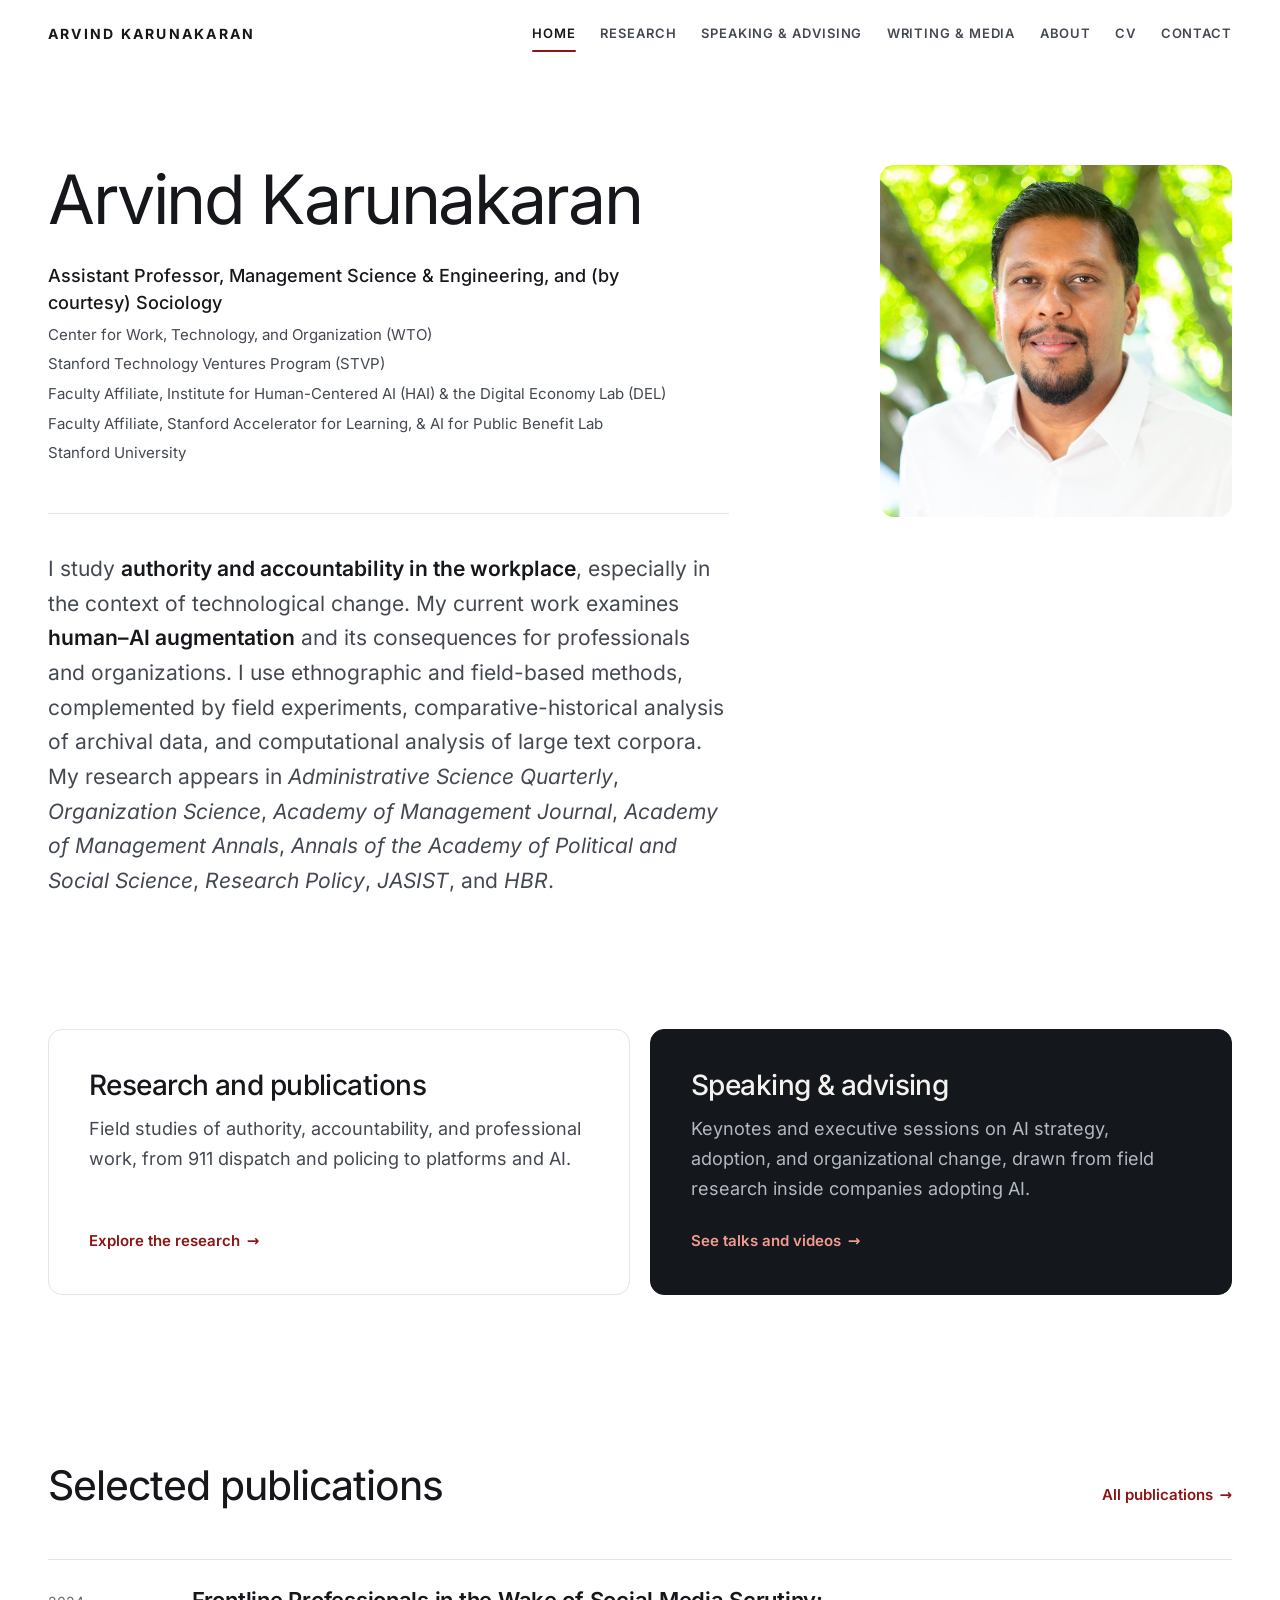
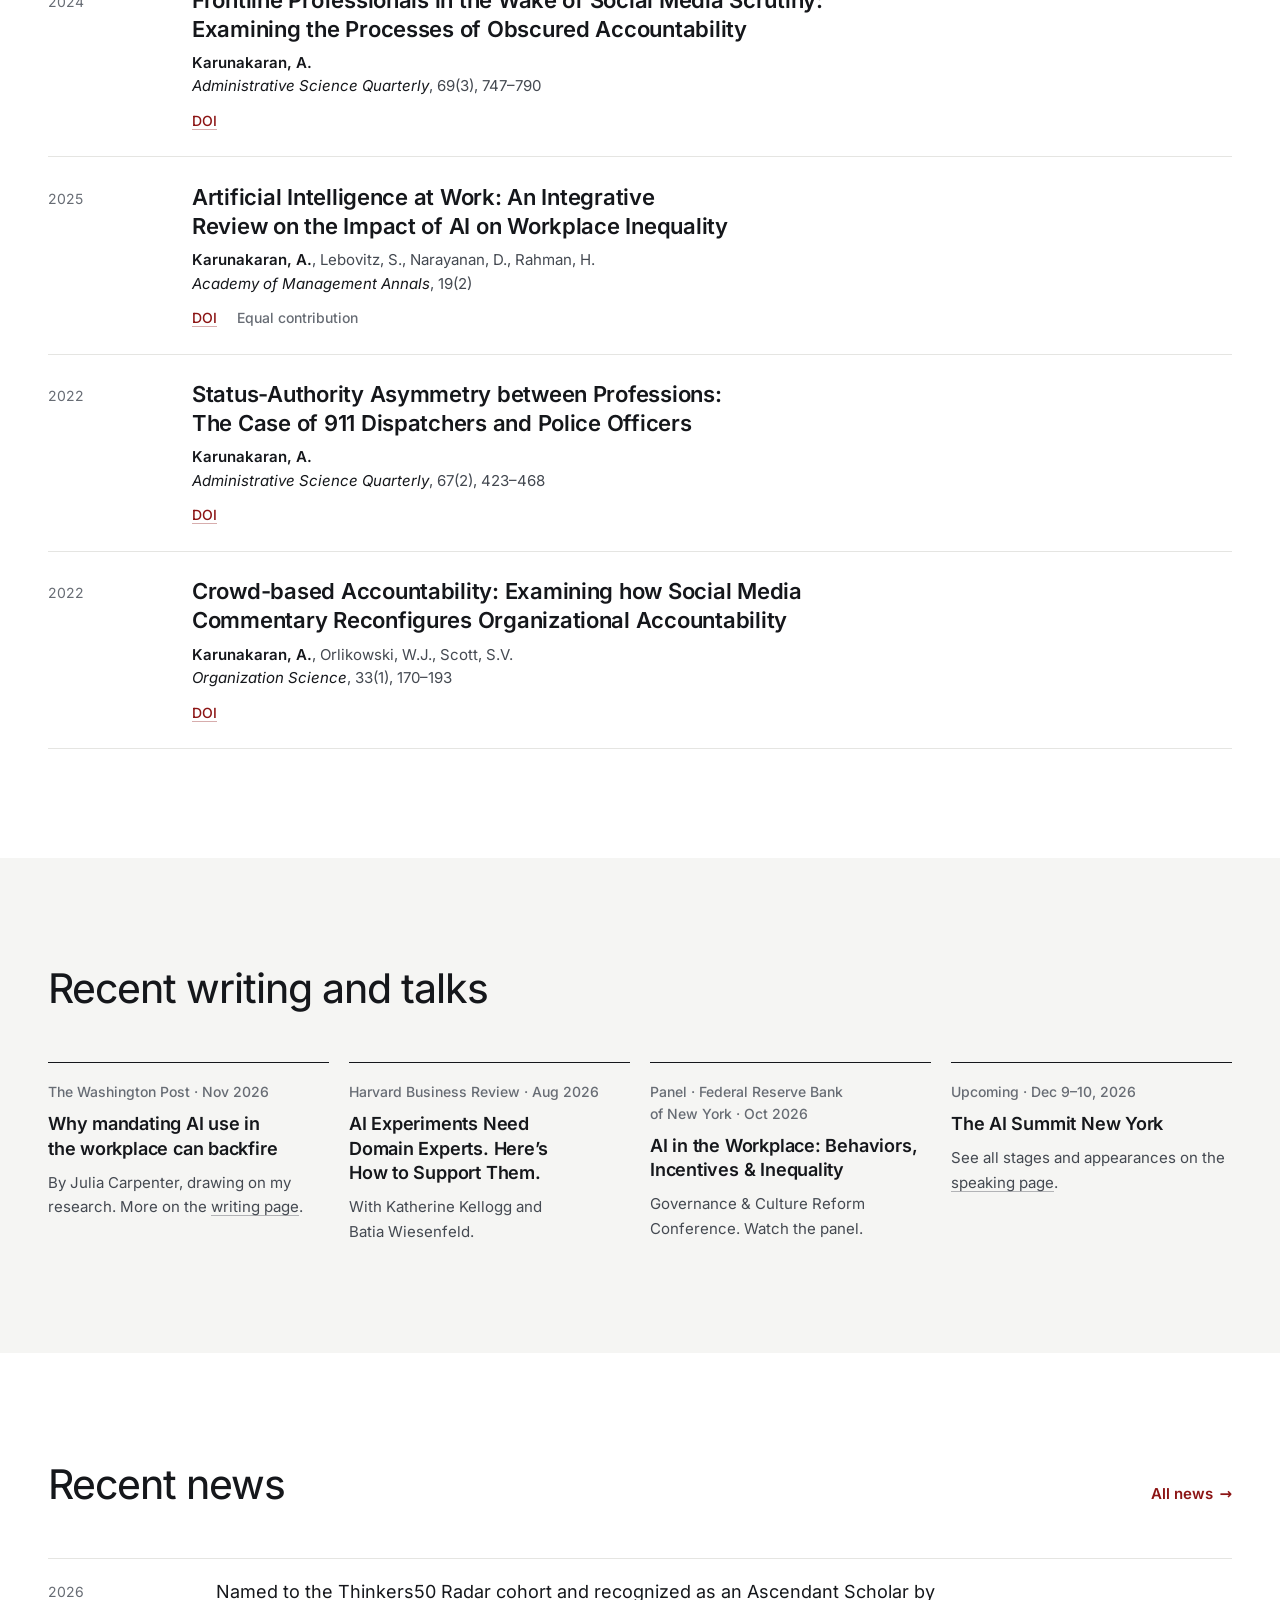
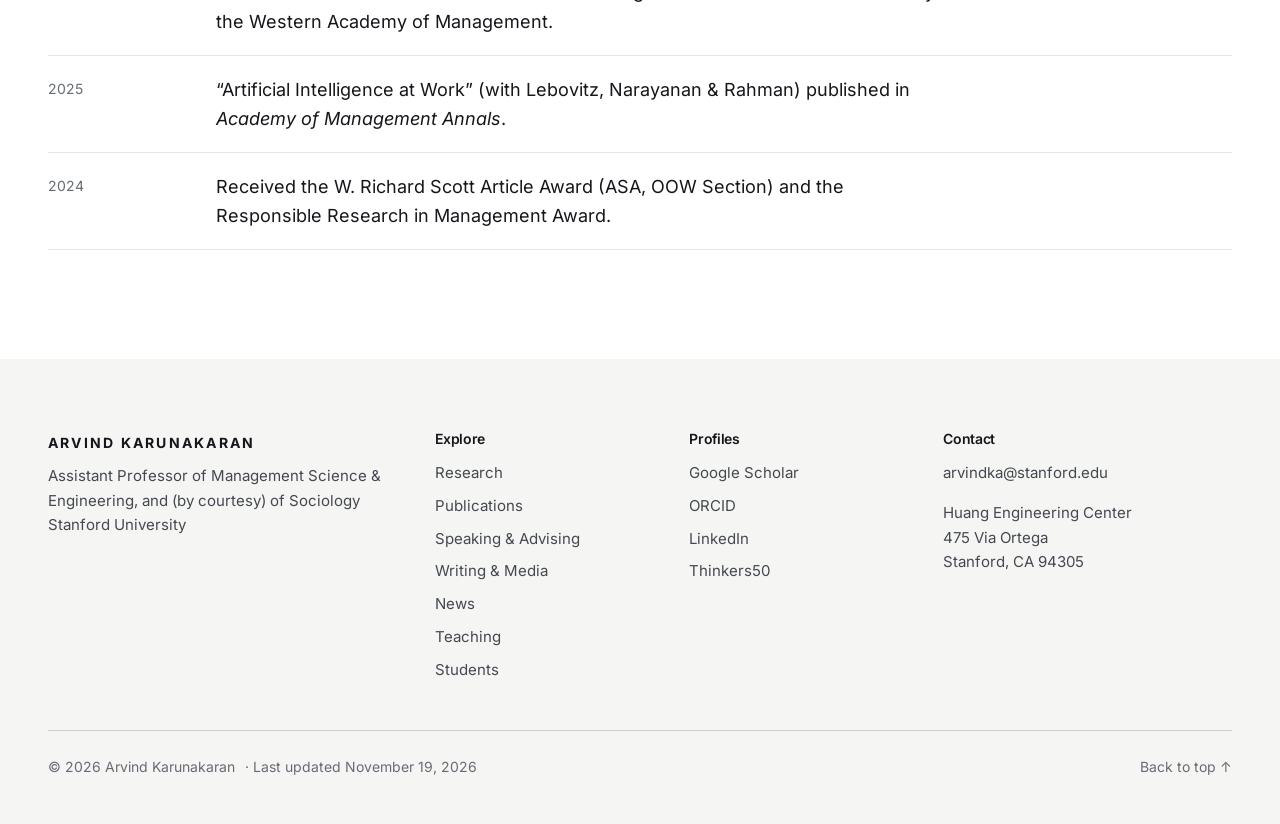
==== commit 0c9bf7a3: "Publish ce20985ed0f8cce581780d1e3c62f54c0501ce79 ce20985ed0f8cce581780d1e3c62f54c0501ce79" ====
--- a/index.html
+++ b/index.html
@@ -229,7 +229,7 @@
     </div>
   </div>
   <div class="container footer-base">
-    <p>© 2026 Arvind Karunakaran <!-- BUILD-DATE --></p>
+    <p>© 2026 Arvind Karunakaran <span class="build-date">Last updated November 19, 2026</span></p>
     <p><a href="#top">Back to top ↑</a></p>
   </div>
 </footer>
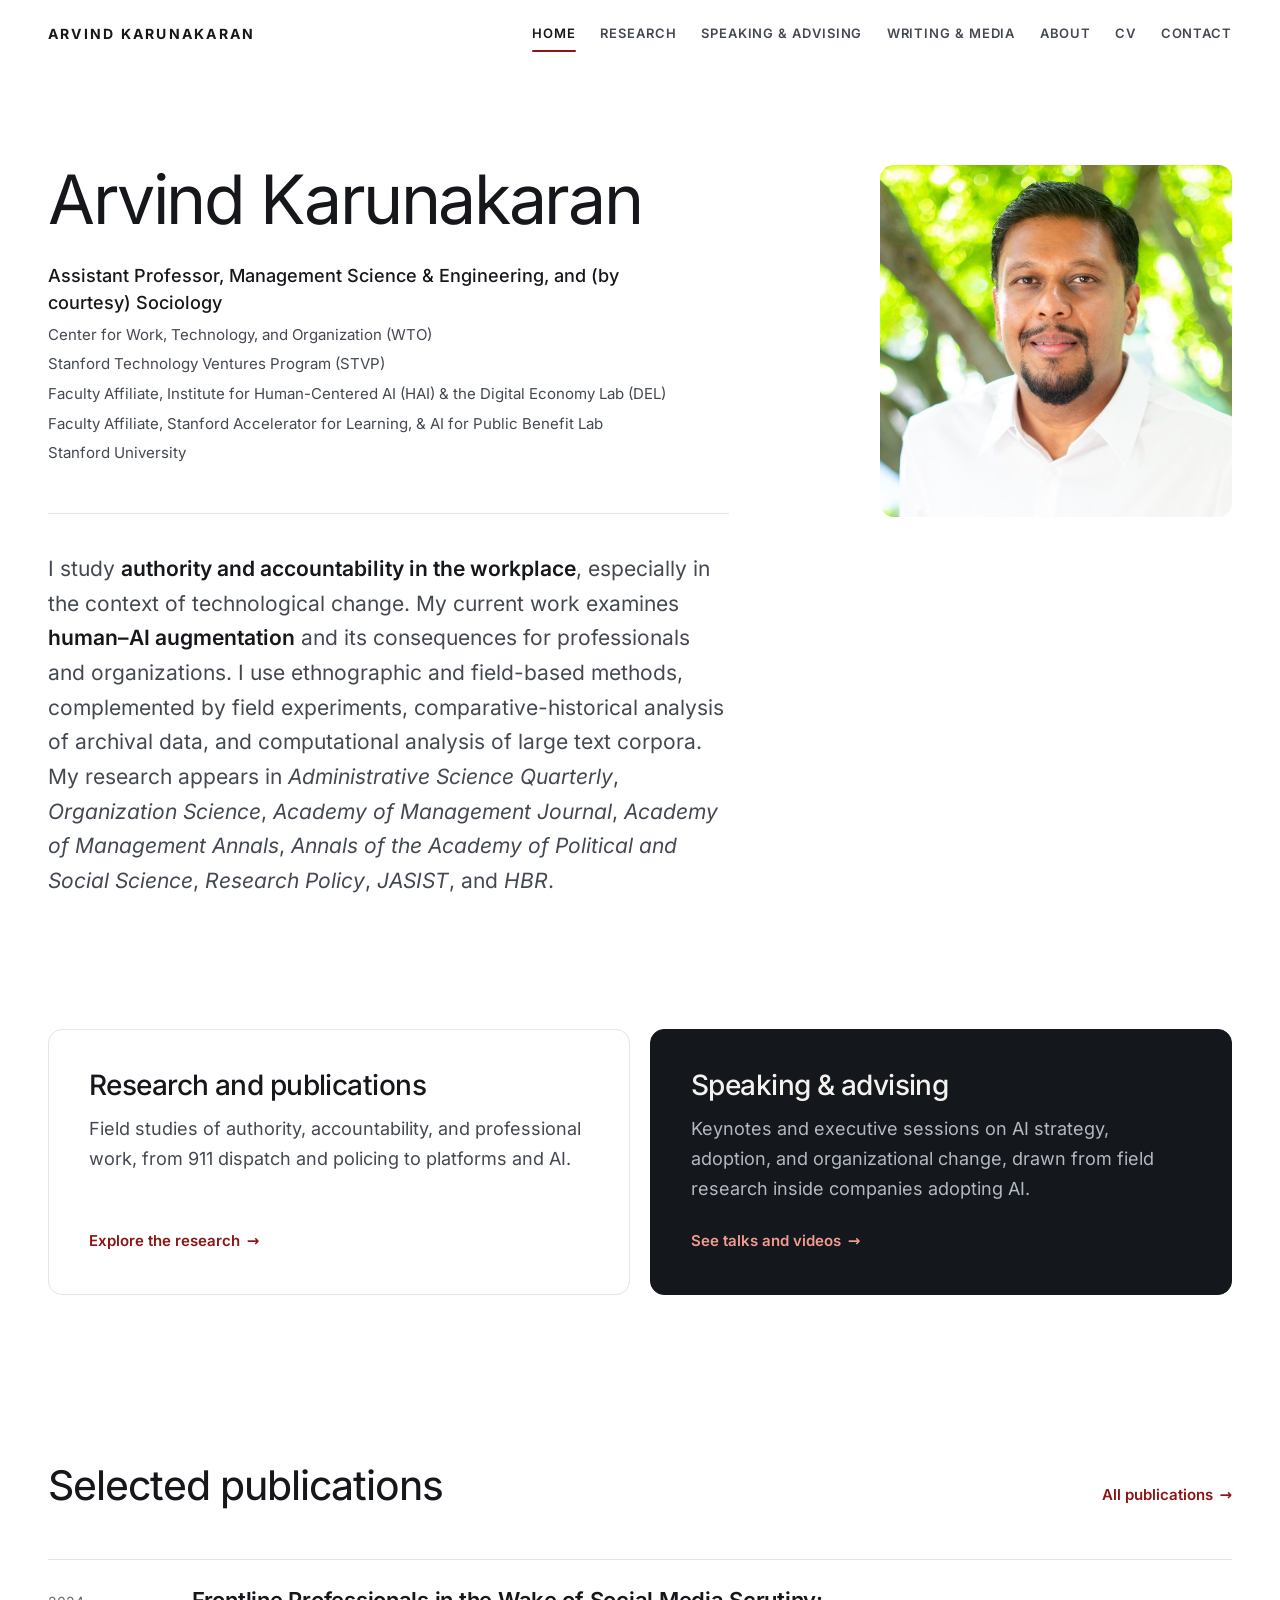
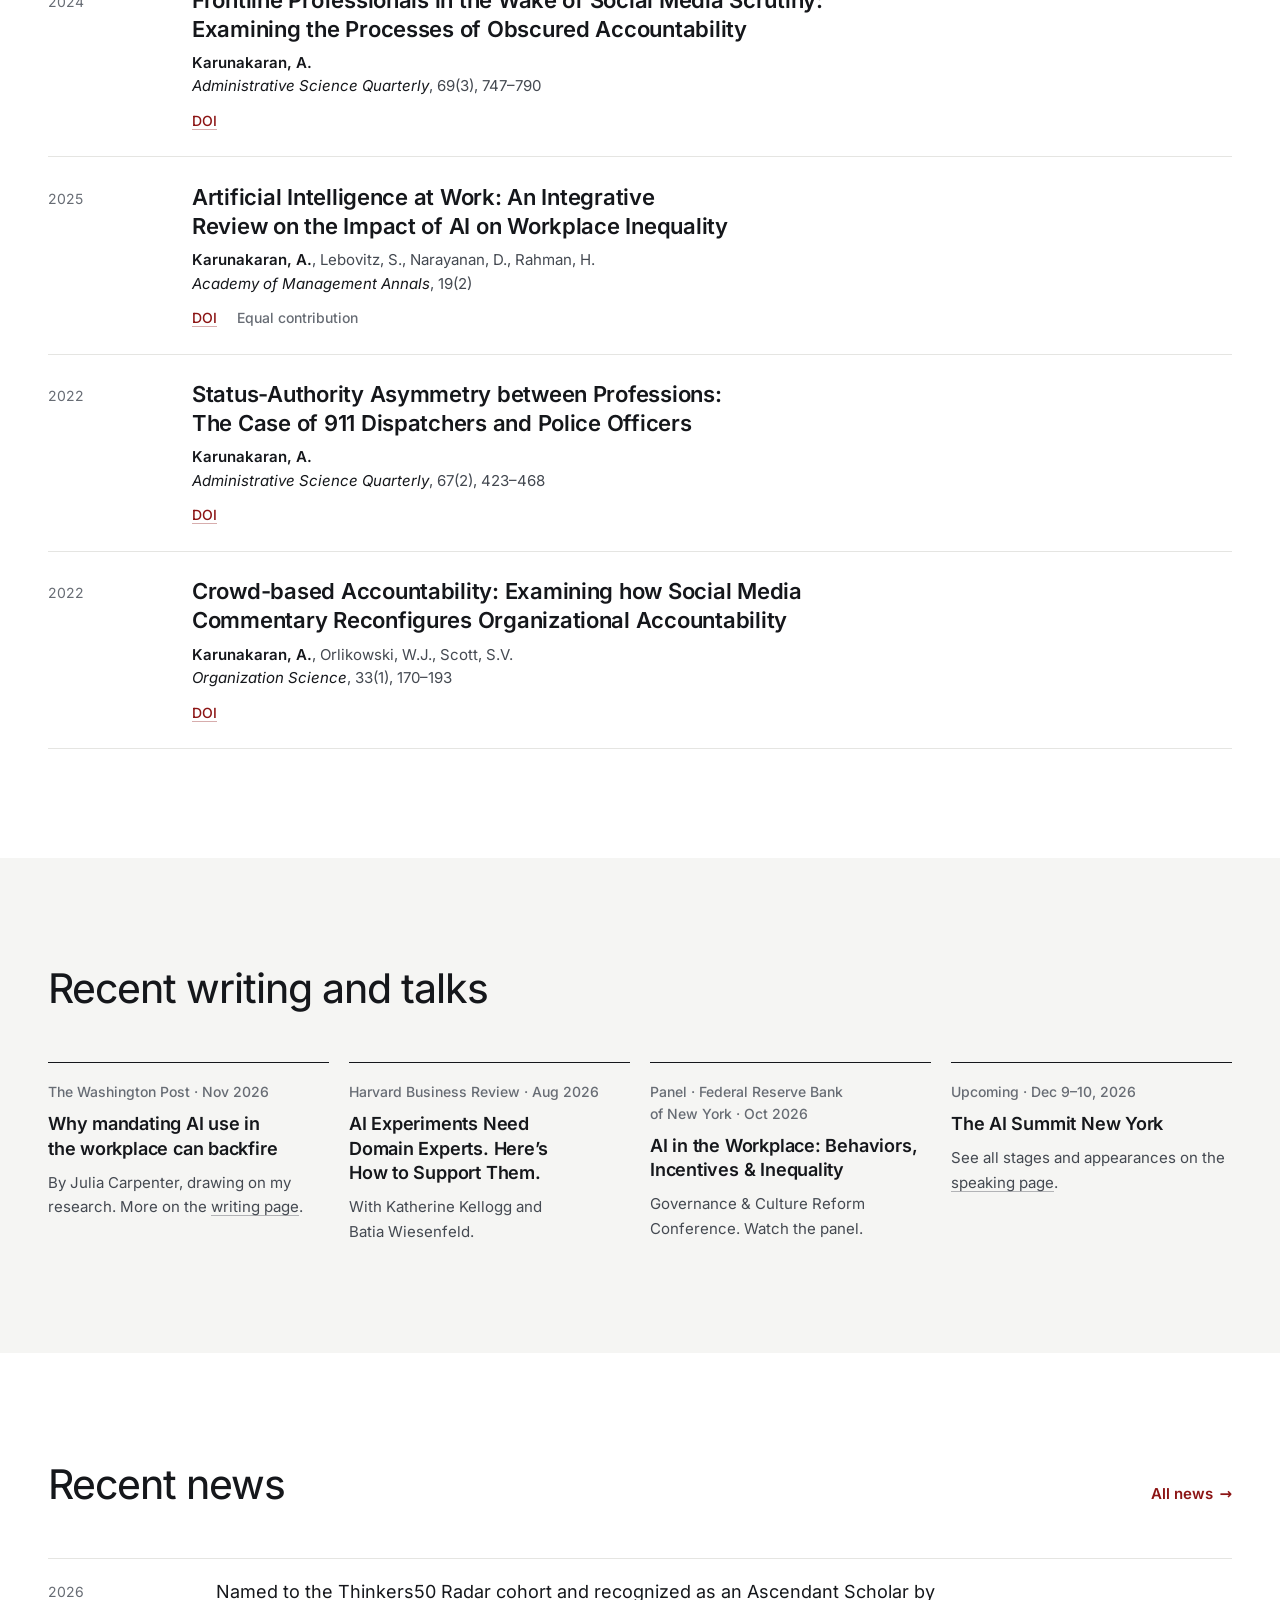
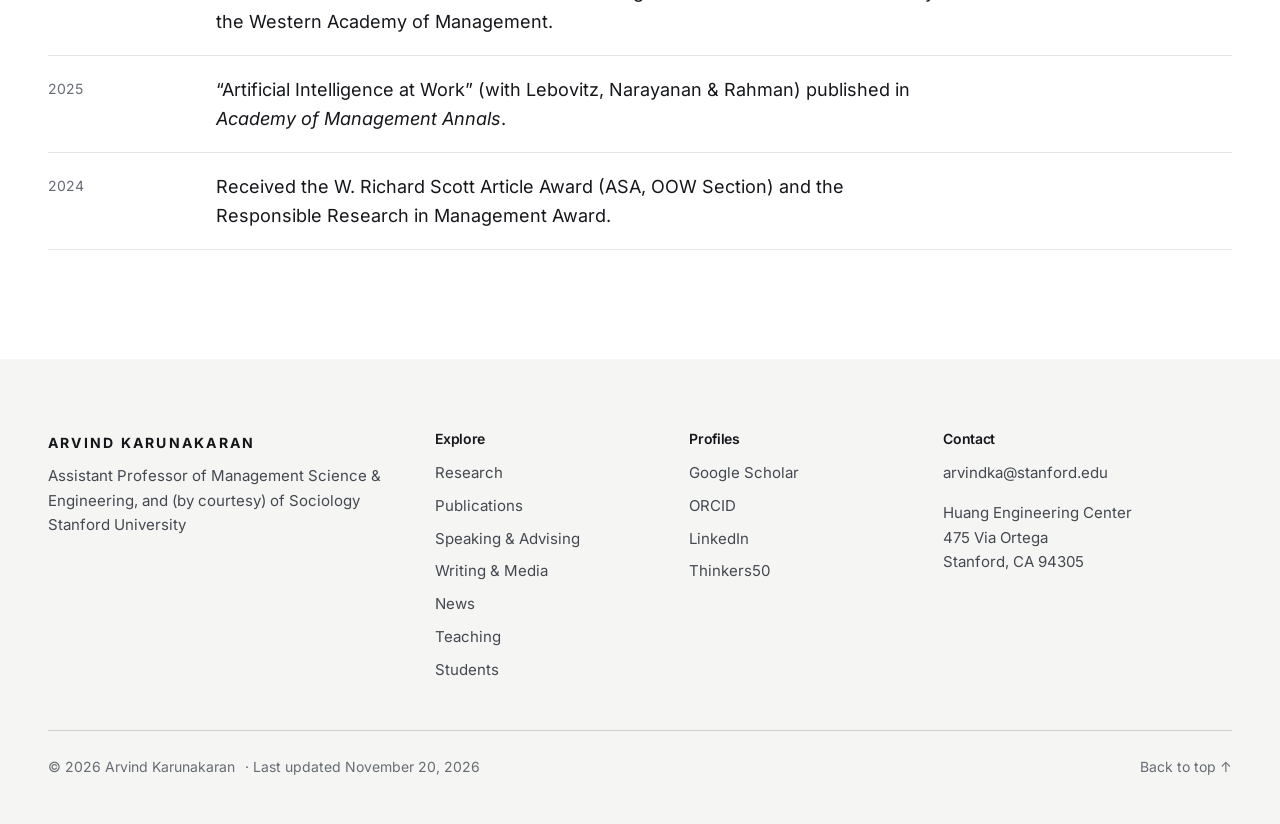
==== commit c828e4e5: "Publish 19c5305be3a0a4178a8f055c3ace51f223b2de15 19c5305be3a0a4178a8f055c3ace51f223b2de15" ====
--- a/index.html
+++ b/index.html
@@ -229,7 +229,7 @@
     </div>
   </div>
   <div class="container footer-base">
-    <p>© 2026 Arvind Karunakaran <span class="build-date">Last updated November 19, 2026</span></p>
+    <p>© 2026 Arvind Karunakaran <span class="build-date">Last updated November 20, 2026</span></p>
     <p><a href="#top">Back to top ↑</a></p>
   </div>
 </footer>
